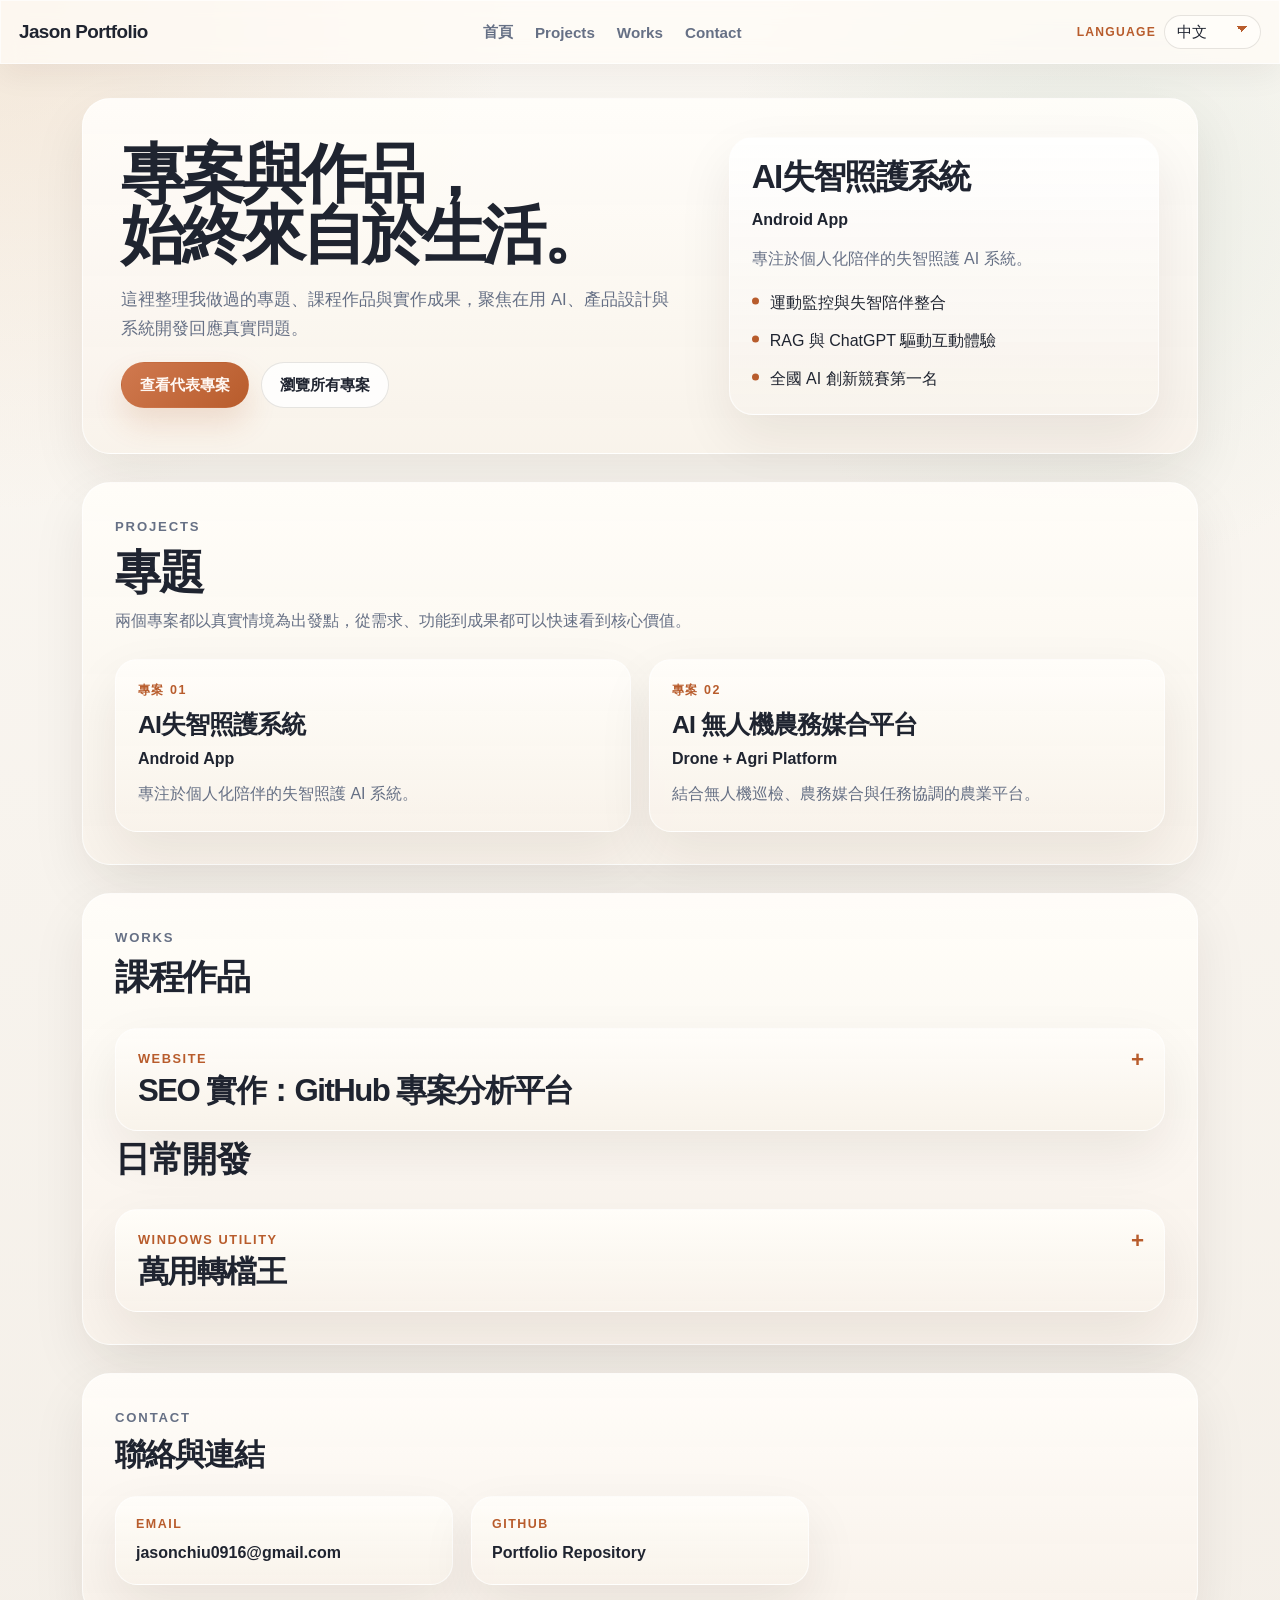
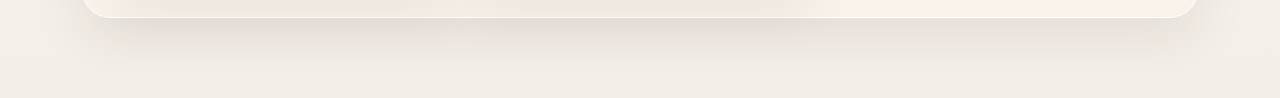
==== index.html @ a907dd7d "Refactor code structure for improved readability and maintainability" ====
<!doctype html>
<html lang="zh-Hant">
  <head>
    <meta charset="UTF-8" />
    <meta name="viewport" content="width=device-width, initial-scale=1.0" />
    <title>Jason Portfolio</title>
    <meta
      id="page-description"
      name="description"
      content="Jason Portfolio，整理代表專案、作品與聯絡方式。"
    />
    <link rel="preconnect" href="https://fonts.googleapis.com" />
    <link rel="preconnect" href="https://fonts.gstatic.com" crossorigin />
    <link
      href="https://fonts.googleapis.com/css2?family=Manrope:wght@400;500;600;700;800&display=swap"
      rel="stylesheet"
    />
    <script>
      document.documentElement.classList.add("js");
    </script>
    <link rel="stylesheet" href="styles.css?v=3" />
  </head>
  <body data-page="home">
    <header class="site-header">
      <div class="site-header-inner">
        <a class="site-brand" href="index.html">Jason Portfolio</a>

        <nav class="top-nav" aria-label="Primary">
          <a href="#home" data-i18n="navHome">首頁</a>
          <a href="#projects" data-i18n="navProjects">Projects</a>
          <a href="#works" data-i18n="navWorks">Works</a>
          <a href="#contact" data-i18n="navContact">Contact</a>
        </nav>

        <div class="language-switcher">
          <label class="language-switcher-label" for="language-select"
            >Language</label
          >
          <select
            id="language-select"
            class="language-select"
            aria-label="Language selector"
          >
            <option value="zh-Hant">中文</option>
            <option value="en">English</option>
          </select>
        </div>
      </div>
    </header>

    <main class="site-main">
      <section class="hero-section reveal" id="home">
        <div class="hero-copy">
          <h1 class="hero-title">
            <span class="hero-title-line" data-i18n="homeHeroTitleLine1"
              >專案與作品，</span
            >
            <span class="hero-title-line" data-i18n="homeHeroTitleLine2"
              >始終來自於生活。</span
            >
          </h1>
          <p class="hero-lead" data-i18n="homeHeroLead">
            這裡整理我做過的專題、課程作品與實作成果，聚焦在用
            AI、產品設計與系統開發回應真實問題。
          </p>
          <div class="hero-actions">
            <a
              class="button button-primary"
              href="project-ai-dementia-care-system.html"
              data-i18n="homePrimaryCta"
              >查看代表專案</a
            >
            <a
              class="button button-secondary"
              href="#projects"
              data-i18n="homeSecondaryCta"
              >瀏覽所有專案</a
            >
          </div>
        </div>

        <a
          class="spotlight-card reveal"
          href="project-ai-dementia-care-system.html"
        >
          <h2 data-i18n="project1Title">AI失智照護系統</h2>
          <p class="spotlight-meta" data-i18n="project1Meta">Android AI App</p>
          <p class="spotlight-description" data-i18n="project1Summary">
            結合即時監控與個人化陪伴的失智照護 AI 系統。
          </p>
          <ul class="spotlight-points">
            <li data-i18n="homeProject1Point1">即時監控與失智陪伴整合</li>
            <li data-i18n="homeProject1Point2">RAG 與 ChatGPT 驅動互動體驗</li>
            <li data-i18n="homeProject1Point3">全國 AI 創新競賽第一名</li>
          </ul>
        </a>
      </section>

      <section class="section-block reveal" id="projects">
        <div class="section-heading">
          <p class="section-kicker" data-i18n="projectsEyebrow">Projects</p>
          <h2 data-i18n="projectsTitle">專案</h2>
          <p data-i18n="projectsLead">
            兩個專案都以真實情境為出發點，從需求、功能到成果都可以快速看到核心價值。
          </p>
        </div>

        <div class="project-grid">
          <a
            class="project-card reveal"
            href="project-ai-dementia-care-system.html"
          >
            <span class="card-tag" data-i18n="project01Tag">專案 01</span>
            <h3 data-i18n="project1Title">AI失智照護系統</h3>
            <p class="card-meta" data-i18n="project1Meta">Android AI App</p>
            <p class="card-description" data-i18n="project1Summary">
              結合即時監控與個人化陪伴的失智照護 AI 系統。
            </p>
          </a>

          <a class="project-card reveal" href="project-two.html">
            <span class="card-tag" data-i18n="project02Tag">專案 02</span>
            <h3 data-i18n="project2Title">AI 無人機農務媒合平台</h3>
            <p class="card-meta" data-i18n="project2Meta">
              Drone + Agri Platform
            </p>
            <p class="card-description" data-i18n="project2Summary">
              結合無人機巡檢、農務媒合與任務協調的農業平台。
            </p>
          </a>
        </div>
      </section>

      <section class="section-block reveal" id="works">
        <div class="section-heading">
          <p class="section-kicker" data-i18n="worksEyebrow">Works</p>
          <h2>課程作品</h2>
        </div>

        <div class="work-group">
          <div class="work-grid">
            <article class="work-accordion reveal" id="work-github-analysis">
              <button
                class="work-toggle"
                type="button"
                aria-expanded="false"
                aria-controls="work-panel-github-analysis"
              >
                <span class="work-toggle-tag" data-i18n="work2Tag"
                  >Website</span
                >
                <span class="work-toggle-title"
                  >SEO 實作：GitHub 專案分析平台</span
                >
              </button>
              <div class="work-panel" id="work-panel-github-analysis" hidden>
                <div class="work-card">
                  <div
                    class="work-card-media work-gallery"
                    data-gallery-id="work2"
                  >
                    <div class="gallery-track">
                      <img
                        class="work-card-image work-slide is-active"
                        src="assets/works/work2/1.png"
                        alt="GitHub SEO 專案分析平台 截圖 1"
                        loading="lazy"
                      />
                      <img
                        class="work-card-image work-slide"
                        src="assets/works/work2/2.png"
                        alt="GitHub SEO 專案分析平台 截圖 2"
                        loading="lazy"
                      />
                    </div>
                    <div class="gallery-bottom-controls">
                      <button
                        class="gallery-control gallery-prev"
                        type="button"
                        aria-label="Previous slide"
                      >
                        ‹
                      </button>
                      <div
                        class="gallery-dots"
                        aria-label="Slide navigation"
                      ></div>
                      <button
                        class="gallery-control gallery-next"
                        type="button"
                        aria-label="Next slide"
                      >
                        ›
                      </button>
                    </div>
                  </div>
                  <div class="work-card-body">
                    <span class="card-tag" data-i18n="work2Tag">Website</span>
                    <h3>SEO 實作：GitHub 專案分析平台</h3>
                    <p class="card-description" data-i18n="work2Description">
                      一個協助使用者搜尋、篩選與分析 GitHub 專案的 Web
                      平台，提供卡片、列表與深色模式切換。
                    </p>
                    <p class="work-role" data-i18n="work2Role">
                      我負責整體介面設計、前端互動與 GitHub 專案探索流程整理。
                    </p>
                    <dl class="meta-list">
                      <div>
                        <dt data-i18n="typeLabel">類型</dt>
                        <dd data-i18n="work2Type">網站</dd>
                      </div>
                      <div>
                        <dt data-i18n="platformLabel">平台</dt>
                        <dd data-i18n="work2Platform">Web</dd>
                      </div>
                      <div class="meta-list-wide">
                        <dt data-i18n="techLabel">技術</dt>
                        <dd>HTML, CSS, JavaScript</dd>
                      </div>
                    </dl>
                    <div class="inline-actions">
                      <a
                        class="text-link"
                        href="https://gitub-analysis-for-you.onrender.com/"
                        target="_blank"
                        rel="noreferrer"
                        data-i18n="liveSite"
                        >Live Site</a
                      >
                      <a
                        class="text-link"
                        href="https://github.com/Jasongod0916/Gitub_Analysis_for_You"
                        target="_blank"
                        rel="noreferrer"
                        >GitHub</a
                      >
                    </div>
                  </div>
                </div>
              </div>
            </article>
          </div>
        </div>
        <div class="section-heading">
          <p> </p>
          <h2>日常開發</h2>
        </div>
        <div class="work-group">
          <div class="work-grid">
            <article class="work-accordion reveal" id="work-wanyongconverter">
              <button
                class="work-toggle"
                type="button"
                aria-expanded="false"
                aria-controls="work-panel-wanyongconverter"
              >
                <span class="work-toggle-tag" data-i18n="work1Tag"
                  >Windows Utility</span
                >
                <span class="work-toggle-title">萬用轉檔王</span>
              </button>
              <div class="work-panel" id="work-panel-wanyongconverter" hidden>
                <div class="work-card">
                  <div
                    class="work-card-media work-gallery"
                    data-gallery-id="work1"
                  >
                    <div class="gallery-track">
                      <img
                        class="work-card-image work-slide is-active"
                        src="assets/works/work1/work1.png"
                        alt="WanyongConverter application screenshot"
                        loading="lazy"
                      />
                      <!-- 如果之後要新增幻燈片圖片，直接在這裡新增一個 .work-slide 元素：
                  <img class="work-card-image work-slide" src="assets/works/work1/2.png" alt="WanyongConverter screenshot 2" loading="lazy">
                  -->
                    </div>
                    <div class="gallery-bottom-controls">
                      <button
                        class="gallery-control gallery-prev"
                        type="button"
                        aria-label="Previous slide"
                      >
                        ‹
                      </button>
                      <div
                        class="gallery-dots"
                        aria-label="Slide navigation"
                      ></div>
                      <button
                        class="gallery-control gallery-next"
                        type="button"
                        aria-label="Next slide"
                      >
                        ›
                      </button>
                    </div>
                  </div>
                  <div class="work-card-body">
                    <span class="card-tag" data-i18n="work1Tag"
                      >Windows Utility</span
                    >
                    <h3>萬用轉檔王</h3>
                    <p class="card-description" data-i18n="work1Description">
                      一套可攜式 Windows
                      轉檔工具，整合圖片、文件與媒體格式轉換，支援批次處理與免安裝使用情境。
                    </p>
                    <p class="work-role" data-i18n="work1Role">
                      我負責工具整合、轉檔流程設計，以及可攜版桌面軟體封裝。
                    </p>
                    <dl class="meta-list">
                      <div>
                        <dt data-i18n="typeLabel">類型</dt>
                        <dd data-i18n="work1Type">桌面軟體</dd>
                      </div>
                      <div>
                        <dt data-i18n="platformLabel">平台</dt>
                        <dd data-i18n="work1Platform">Windows</dd>
                      </div>
                      <div class="meta-list-wide">
                        <dt data-i18n="techLabel">技術</dt>
                        <dd>Python, ffmpeg, pandoc, pdf2docx</dd>
                      </div>
                    </dl>
                    <div class="inline-actions">
                      <a
                        class="text-link"
                        href="https://github.com/Jasongod0916/WanyongConverter"
                        target="_blank"
                        rel="noreferrer"
                        >GitHub</a
                      >
                      <a
                        class="text-link"
                        href="https://github.com/Jasongod0916/WanyongConverter/releases"
                        target="_blank"
                        rel="noreferrer"
                        data-i18n="releases"
                        >Releases</a
                      >
                    </div>
                  </div>
                </div>
              </div>
            </article>
          </div>
        </div>
      </section>

      <section class="section-block contact-section reveal" id="contact">
        <div class="section-heading">
          <p class="section-kicker" data-i18n="contactEyebrow">Contact</p>
          <h2 data-i18n="contactTitle">聯絡與連結</h2>
        </div>

        <div class="contact-grid">
          <a class="contact-card" href="mailto:jasonchiu0916@gmail.com">
            <span class="contact-label" data-i18n="emailLabel">Email</span>
            <strong>jasonchiu0916@gmail.com</strong>
          </a>
          <a
            class="contact-card"
            href="https://github.com/Jasongod0916/portfolio"
            target="_blank"
            rel="noreferrer"
          >
            <span class="contact-label">GitHub</span>
            <strong data-i18n="githubPortfolioLabel"
              >Portfolio Repository</strong
            >
          </a>
        </div>
      </section>
    </main>

    <script src="script.js?v=3"></script>
  </body>
</html>
---- styles.css ----
:root {
  --bg: #f4efe8;
  --bg-accent: #ede4d6;
  --surface: rgba(255, 252, 247, 0.9);
  --surface-strong: #fffdf9;
  --surface-soft: #f8f3ec;
  --line: rgba(52, 43, 31, 0.12);
  --line-strong: rgba(52, 43, 31, 0.2);
  --text: #1f2430;
  --muted: #667085;
  --accent: #b85c2c;
  --accent-soft: rgba(184, 92, 44, 0.12);
  --shadow: 0 22px 54px rgba(40, 26, 16, 0.08);
  --shadow-soft: 0 10px 24px rgba(40, 26, 16, 0.06);
  --radius-xl: 28px;
  --radius-lg: 22px;
  --radius-md: 16px;
  --container: 1180px;
}

* {
  box-sizing: border-box;
}

html {
  scroll-behavior: smooth;
}

body {
  margin: 0;
  min-height: 100vh;
  font-family:
    "Microsoft JhengHei UI",
    "Microsoft JhengHei",
    "PingFang TC",
    "Noto Sans TC",
    -apple-system,
    BlinkMacSystemFont,
    "Segoe UI",
    "Helvetica Neue",
    sans-serif;
  font-weight: 500;
  color: var(--text);
  background:
    radial-gradient(
      circle at top left,
      rgba(230, 201, 169, 0.35),
      transparent 24%
    ),
    radial-gradient(
      circle at 85% 12%,
      rgba(214, 225, 213, 0.45),
      transparent 20%
    ),
    linear-gradient(180deg, #fbf8f3 0%, var(--bg) 100%);
}

a {
  color: inherit;
  text-decoration: none;
}

img,
video {
  display: block;
  max-width: 100%;
}

h1,
h2,
h3,
p,
ul,
dl,
dd,
dt {
  margin: 0;
}

ul {
  padding: 0;
}

.site-header {
  position: sticky;
  top: 0;
  z-index: 50;
  padding: 0;
  backdrop-filter: blur(10px);
}

.site-header-inner {
  display: flex;
  align-items: center;
  justify-content: space-between;
  gap: 24px;
  width: 100%;
  max-width: none;
  margin: 0 auto;
  padding: 14px 18px;
  border: 1px solid rgba(255, 255, 255, 0.6);
  border-radius: 0;
  background: rgba(255, 252, 247, 0.78);
  box-shadow: 0 12px 30px rgba(34, 24, 16, 0.05);
}

.site-brand {
  flex: 0 0 auto;
  font-size: 1.18rem;
  font-weight: 800;
  letter-spacing: -0.03em;
}

.top-nav {
  display: flex;
  flex-wrap: wrap;
  align-items: center;
  justify-content: center;
  gap: 22px;
}

.top-nav a {
  position: relative;
  color: var(--muted);
  font-size: 0.95rem;
  font-weight: 700;
  transition: color 180ms ease;
}

.top-nav a::after {
  content: "";
  position: absolute;
  left: 0;
  bottom: -6px;
  width: 100%;
  height: 2px;
  background: var(--accent);
  transform: scaleX(0);
  transform-origin: left;
  transition: transform 180ms ease;
}

.top-nav a:hover,
.top-nav a:focus-visible {
  color: var(--text);
}

.top-nav a:hover::after,
.top-nav a:focus-visible::after {
  transform: scaleX(1);
}

.language-switcher {
  display: inline-flex;
  align-items: center;
  gap: 8px;
  flex: 0 0 auto;
}

.language-switcher-label {
  color: var(--accent);
  font-size: 0.76rem;
  font-weight: 800;
  letter-spacing: 0.1em;
  text-transform: uppercase;
}

.language-select {
  min-width: 96px;
  padding: 8px 34px 8px 12px;
  border: 1px solid var(--line);
  border-radius: 999px;
  background: var(--surface-strong);
  color: var(--text);
  font: inherit;
  font-size: 0.92rem;
  appearance: none;
  background-image:
    linear-gradient(45deg, transparent 50%, var(--accent) 50%),
    linear-gradient(135deg, var(--accent) 50%, transparent 50%);
  background-position:
    calc(100% - 18px) calc(50% - 3px),
    calc(100% - 12px) calc(50% - 3px);
  background-size:
    6px 6px,
    6px 6px;
  background-repeat: no-repeat;
}

.language-select:focus {
  outline: none;
  border-color: rgba(184, 92, 44, 0.34);
  box-shadow: 0 0 0 3px rgba(184, 92, 44, 0.12);
}

.site-main {
  width: min(100%, var(--container));
  margin: 0 auto;
  padding: 28px clamp(1rem, 3vw, 2rem) 80px;
}

.hero-section,
.project-hero,
.section-block,
.media-section,
.detail-card,
.spotlight-card,
.project-card,
.work-card,
.contact-card {
  border: 1px solid rgba(255, 255, 255, 0.7);
  background: linear-gradient(
    180deg,
    rgba(255, 253, 249, 0.94),
    rgba(248, 242, 234, 0.92)
  );
  box-shadow: var(--shadow);
}

.hero-section,
.project-hero {
  display: grid;
  grid-template-columns: minmax(0, 1.15fr) minmax(300px, 0.85fr);
  gap: clamp(1.2rem, 2vw, 2rem);
  align-items: stretch;
  margin-top: 6px;
  padding: clamp(1.6rem, 3vw, 2.6rem);
  border-radius: var(--radius-xl);
}

.hero-copy,
.project-hero-copy {
  display: grid;
  align-content: center;
  gap: 18px;
  min-width: 0;
}

.section-kicker {
  color: var(--accent);
  font-size: 0.82rem;
  font-weight: 800;
  letter-spacing: 0.14em;
  text-transform: uppercase;
}

.hero-section h1,
.project-hero h1 {
  font-size: clamp(2.6rem, 5vw, 4.8rem);
  line-height: 0.96;
  letter-spacing: -0.06em;
  font-weight: 800;
}

.hero-title-line {
  display: block;
}

.project-hero h1 {
  max-width: 15ch;
}

.project-title-zh {
  color: var(--accent);
  font-size: 1rem;
  font-weight: 800;
  letter-spacing: 0.08em;
}

.hero-lead,
.project-intro,
.section-heading p,
.card-description,
.spotlight-description {
  color: var(--muted);
  line-height: 1.78;
}

.hero-lead {
  max-width: 60ch;
  font-size: 1.04rem;
}

.hero-support {
  color: var(--muted);
  line-height: 1.72;
  max-width: 58ch;
}

.hero-actions,
.inline-actions {
  display: flex;
  flex-wrap: wrap;
  gap: 12px;
}

.button,
.text-link {
  display: inline-flex;
  align-items: center;
  justify-content: center;
  min-height: 46px;
  padding: 0 18px;
  border-radius: 999px;
  font-size: 0.94rem;
  font-weight: 700;
  transition:
    transform 180ms ease,
    border-color 180ms ease,
    background-color 180ms ease,
    color 180ms ease,
    box-shadow 180ms ease;
}

.button:hover,
.button:focus-visible,
.text-link:hover,
.text-link:focus-visible,
.project-card:hover,
.project-card:focus-visible,
.spotlight-card:hover,
.spotlight-card:focus-visible,
.work-card:hover,
.contact-card:hover {
  transform: translateY(-2px);
}

.button-primary {
  color: #fff8f3;
  background: linear-gradient(135deg, #d0794f 0%, #b85c2c 100%);
  border: 1px solid transparent;
  box-shadow: 0 16px 30px rgba(184, 92, 44, 0.16);
}

.button-primary:hover,
.button-primary:focus-visible {
  transform: translateY(-3px);
  box-shadow: 0 20px 36px rgba(184, 92, 44, 0.2);
}

.button-secondary,
.text-link {
  color: var(--text);
  border: 1px solid var(--line);
  background: rgba(255, 255, 255, 0.82);
}

.spotlight-card {
  display: grid;
  gap: 16px;
  align-content: start;
  padding: 22px;
  border-radius: calc(var(--radius-xl) - 4px);
  background:
    linear-gradient(
      180deg,
      rgba(255, 255, 255, 0.88),
      rgba(248, 243, 236, 0.96)
    ),
    var(--surface);
}

.spotlight-topline {
  display: flex;
  align-items: center;
  justify-content: space-between;
  gap: 12px;
}

.spotlight-label,
.spotlight-index,
.card-tag,
.project-pill,
.contact-label,
.card-overline,
.project-aside-label,
.detail-card-title,
.meta-list dt {
  color: var(--accent);
  font-size: 1.25rem;
  font-weight: 800;
  letter-spacing: 0.12em;
  text-transform: uppercase;
}

.detail-card-title {
  font-size: clamp(1rem, 1.5vw, 1.25rem);
  letter-spacing: 0.08em;
  margin-bottom: 10px;
}

.spotlight-label,
.spotlight-index,
.card-tag,
.project-pill,
.contact-label,
.card-overline,
.project-aside-label,
.meta-list dt {
  font-size: 0.78rem;
}

.spotlight-card h2 {
  font-size: clamp(1.75rem, 2.6vw, 2.3rem);
  line-height: 1.05;
  letter-spacing: -0.05em;
}

.spotlight-meta,
.card-meta {
  color: var(--text);
  font-weight: 700;
}

.spotlight-points,
.summary-list,
.detail-list {
  display: grid;
  gap: 12px;
  list-style: none;
}

.spotlight-points li,
.summary-list li,
.detail-list li {
  position: relative;
  padding-left: 18px;
  color: var(--text);
  line-height: 1.62;
}

.spotlight-points li::before,
.summary-list li::before,
.detail-list li::before {
  content: "";
  position: absolute;
  left: 0;
  top: 0.72em;
  width: 7px;
  height: 7px;
  border-radius: 50%;
  background: var(--accent);
  transform: translateY(-50%);
}

.section-block,
.media-section {
  margin-top: 28px;
  padding: clamp(1.35rem, 2.5vw, 2rem);
  border-radius: var(--radius-xl);
}

.section-heading {
  display: grid;
  gap: 10px;
  margin-bottom: 24px;
}

.section-heading h2 {
  font-size: clamp(1.6rem, 2.4vw, 2.2rem);
  line-height: 1.05;
  letter-spacing: -0.04em;
}

.work-group {
  display: grid;
  gap: 16px;
  margin-top: 32px;
  padding-top: 0;
}

.work-group + .work-group {
  margin-top: 42px;
  padding-top: 28px;
  border-top: 1px solid rgba(31, 36, 48, 0.08);
}

.work-group-title {
  color: var(--text);
  font-size: clamp(1.3rem, 2.1vw, 1.6rem);
  font-weight: 800;
  letter-spacing: -0.02em;
  text-transform: none;
  margin: 0;
  padding-bottom: 4px;
}

#projects .section-heading h2 {
  font-size: clamp(2.2rem, 4vw, 2.875rem);
}

#works .section-heading h2 {
  font-size: clamp(2rem, 3.2vw, 2.1875rem);
}

.inline-heading {
  margin-bottom: 16px;
}

.project-grid,
.work-grid,
.contact-grid {
  display: grid;
  gap: 18px;
}

.project-grid {
  grid-template-columns: repeat(2, minmax(0, 1fr));
}

.work-grid {
  grid-template-columns: 1fr;
}

.work-accordion {
  display: grid;
  gap: 14px;
}

.work-toggle {
  position: relative;
  display: grid;
  gap: 8px;
  width: 100%;
  padding: 22px;
  border: 1px solid rgba(255, 255, 255, 0.7);
  border-radius: var(--radius-lg);
  background: linear-gradient(
    180deg,
    rgba(255, 253, 249, 0.94),
    rgba(248, 242, 234, 0.92)
  );
  box-shadow: var(--shadow);
  text-align: left;
  cursor: pointer;
  transition:
    transform 220ms ease,
    box-shadow 220ms ease,
    border-color 220ms ease,
    background-color 220ms ease;
}

.work-toggle:hover,
.work-toggle:focus-visible {
  transform: translateY(-2px);
  box-shadow: 0 24px 42px rgba(31, 36, 48, 0.14);
  border-color: rgba(184, 92, 44, 0.2);
  background: linear-gradient(
    180deg,
    rgba(255, 255, 255, 0.95),
    rgba(246, 239, 228, 0.96)
  );
}

.work-toggle::after {
  content: "+";
  position: absolute;
  top: 20px;
  right: 20px;
  color: var(--accent);
  font-size: 1.4rem;
  font-weight: 700;
  line-height: 1;
}

.work-toggle[aria-expanded="true"]::after {
  content: "-";
}

.work-toggle-tag {
  color: var(--accent);
  font-size: 0.8rem;
  font-weight: 800;
  letter-spacing: 0.12em;
  text-transform: uppercase;
}

.work-toggle-title {
  color: var(--text);
  font-size: 1.95rem;
  font-weight: 800;
  line-height: 1.08;
  letter-spacing: -0.05em;
}

.work-toggle-meta {
  color: var(--muted);
  font-size: 1rem;
  font-weight: 600;
}

.work-panel {
  display: grid;
}

.work-panel[hidden] {
  display: none !important;
}

.contact-grid {
  grid-template-columns: repeat(3, minmax(0, 1fr));
}

.project-card,
.work-card,
.contact-card,
.detail-card {
  border-radius: var(--radius-lg);
}

.project-card,
.work-card {
  display: grid;
  gap: 12px;
  padding: 22px;
}

.project-card h3,
.work-card h3 {
  font-size: 1.55rem;
  line-height: 1.1;
  letter-spacing: -0.04em;
}

.project-card h3 {
  max-width: 18ch;
}

.project-card .card-overline {
  font-size: 0.82rem;
}

.work-card {
  grid-template-columns: minmax(230px, 0.9fr) minmax(0, 1.1fr);
  gap: 18px;
  align-items: stretch;
}

.work-card:hover {
  transform: translateY(-4px);
  box-shadow: 0 24px 46px rgba(31, 36, 48, 0.12);
}

.work-card-image {
  width: 100%;
  height: 100%;
  min-height: 220px;
  max-height: 260px;
  aspect-ratio: 16 / 10;
  border: 1px solid rgba(31, 36, 48, 0.08);
  border-radius: 18px;
  object-fit: cover;
  object-position: top center;
  background: #fff;
}

.work-gallery {
  position: relative;
  padding-bottom: 62px;
}

.work-gallery .gallery-track {
  position: relative;
  overflow: hidden;
  border-radius: 18px;
  min-height: 260px;
}

.work-gallery .work-slide {
  position: absolute;
  inset: 0;
  width: 100%;
  height: 100%;
  opacity: 0;
  transform: translateX(16px);
  transition:
    opacity 360ms ease,
    transform 360ms ease;
}

.work-gallery .work-slide.is-active {
  opacity: 1;
  transform: translateX(0);
  position: absolute;
  z-index: 1;
}

.gallery-bottom-controls {
  position: absolute;
  left: 50%;
  bottom: 16px;
  transform: translateX(-50%);
  display: flex;
  align-items: center;
  gap: 14px;
  z-index: 2;
}

.gallery-control {
  position: relative;
  top: auto;
  left: auto;
  right: auto;
  bottom: auto;
  transform: none;
  width: 38px;
  height: 38px;
  border: none;
  border-radius: 50%;
  background: rgba(255, 255, 255, 0.95);
  backdrop-filter: blur(12px);
  box-shadow: 0 10px 24px rgba(31, 36, 48, 0.18);
  color: var(--accent);
  font-size: 1.15rem;
  cursor: pointer;
  display: grid;
  place-items: center;
}

.gallery-control:hover,
.gallery-control:focus-visible {
  transform: scale(1.08);
  background: rgba(255, 255, 255, 1);
}

.gallery-prev,
.gallery-next {
  position: relative;
}

.gallery-dots {
  position: relative;
  left: auto;
  bottom: auto;
  transform: none;
  display: flex;
  gap: 8px;
}

.gallery-dots button {
  width: 10px;
  height: 10px;
  border-radius: 50%;
  border: none;
  background: rgba(255, 255, 255, 0.8);
  cursor: pointer;
  transition:
    transform 180ms ease,
    background-color 180ms ease;
}

.gallery-dots button:hover,
.gallery-dots button:focus-visible {
  transform: scale(1.15);
}

.gallery-dots button.is-active {
  background: var(--accent);
}

.work-card-media {
  align-self: stretch;
}

.work-card-body {
  display: grid;
  gap: 12px;
  min-width: 0;
}

.work-role {
  padding-left: 14px;
  border-left: 3px solid rgba(184, 92, 44, 0.22);
  color: var(--text);
  font-size: 0.95rem;
  font-weight: 600;
  line-height: 1.7;
}

.meta-list {
  display: grid;
  grid-template-columns: repeat(2, minmax(0, 1fr));
  gap: 12px;
}

.meta-list div {
  display: grid;
  gap: 6px;
  padding: 14px 16px;
  border: 1px solid rgba(31, 36, 48, 0.08);
  border-radius: 16px;
  background: rgba(255, 255, 255, 0.72);
}

.meta-list dd {
  color: var(--text);
  line-height: 1.5;
}

.meta-list-wide {
  grid-column: 1 / -1;
}

.work-card .card-description {
  max-width: 42ch;
}

.project-main {
  display: grid;
  gap: 28px;
}

.project-aside {
  display: grid;
  align-content: start;
  gap: 16px;
  padding: 22px;
  border-left: 1px solid rgba(31, 36, 48, 0.08);
}

.project-pill {
  display: inline-flex;
  align-items: center;
  width: fit-content;
  padding: 8px 12px;
  border-radius: 999px;
  background: var(--accent-soft);
}

.media-frame {
  overflow: hidden;
  padding: 14px;
  border: 1px solid var(--line);
  border-radius: var(--radius-lg);
  background: #1b2231;
}

.project-video {
  width: 100%;
  border-radius: 16px;
  background: #0d1118;
}

.details-grid {
  display: grid;
  grid-template-columns: repeat(3, minmax(0, 1fr));
  gap: 18px;
}

.detail-card {
  padding: 20px;
}

.photo-grid {
  display: grid;
  grid-template-columns: repeat(2, minmax(0, 1fr));
  gap: 18px;
}

.photo-grid-single {
  grid-template-columns: 1fr;
}

.photo-card {
  overflow: hidden;
  padding: 14px;
  border: 1px solid var(--line);
  border-radius: var(--radius-lg);
  background: rgba(255, 255, 255, 0.72);
}

.certificate-image {
  width: 100%;
  aspect-ratio: 4 / 3;
  border-radius: 16px;
  object-fit: contain;
  background: #fff;
}

.photo-caption {
  margin-top: 12px;
  color: var(--text);
  font-size: 0.96rem;
  font-weight: 700;
  line-height: 1.55;
  text-align: center;
}

.contact-card {
  display: grid;
  gap: 10px;
  padding: 20px;
}

.contact-card strong {
  font-size: 1rem;
  line-height: 1.45;
}

.reveal {
  opacity: 1;
  transform: translateY(0);
}

.js .reveal {
  opacity: 0;
  transform: translateY(18px);
  transition:
    opacity 640ms cubic-bezier(0.22, 1, 0.36, 1),
    transform 640ms cubic-bezier(0.22, 1, 0.36, 1);
}

.js .reveal.is-visible {
  opacity: 1;
  transform: translateY(0);
}

@media (max-width: 1080px) {
  .hero-section,
  .project-hero,
  .project-grid,
  .work-grid,
  .contact-grid,
  .details-grid,
  .photo-grid {
    grid-template-columns: 1fr;
  }

  .project-aside {
    border-left: 0;
    border-top: 1px solid rgba(31, 36, 48, 0.08);
    padding: 18px 0 0;
  }

  .work-card {
    grid-template-columns: 1fr;
  }

  .work-card-image {
    min-height: 200px;
    max-height: 220px;
  }

  .work-toggle-title {
    font-size: 1.65rem;
  }

  .project-hero h1 {
    max-width: none;
  }
}

@media (max-width: 820px) {
  .site-header {
    padding-top: 12px;
  }

  .site-header-inner {
    display: grid;
    grid-template-columns: 1fr;
    align-items: flex-start;
    gap: 12px;
  }

  .site-main {
    padding-bottom: 56px;
  }

  .top-nav {
    justify-content: flex-start;
    gap: 18px;
    margin-top: 2px;
    padding-top: 14px;
    border-top: 1px solid rgba(31, 36, 48, 0.08);
  }

  .language-switcher {
    justify-self: start;
  }

  .hero-section h1,
  .project-hero h1 {
    font-size: clamp(2.1rem, 9vw, 3.2rem);
  }
}

@media (max-width: 640px) {
  .site-header-inner,
  .hero-section,
  .project-hero,
  .section-block,
  .media-section,
  .project-card,
  .work-card,
  .detail-card,
  .contact-card {
    padding-left: 16px;
    padding-right: 16px;
  }

  .site-main {
    padding-left: 12px;
    padding-right: 12px;
  }

  .language-switcher-label {
    display: none;
  }

  .top-nav {
    gap: 16px;
  }

  .meta-list {
    grid-template-columns: 1fr;
  }

  .hero-actions,
  .inline-actions {
    flex-direction: column;
    align-items: stretch;
  }

  .button,
  .text-link {
    width: 100%;
  }
}

@media (prefers-reduced-motion: reduce) {
  html {
    scroll-behavior: auto;
  }

  .js .reveal,
  .button,
  .text-link,
  .project-card,
  .spotlight-card,
  .work-card,
  .contact-card,
  .top-nav a::after {
    transition: none;
  }
}
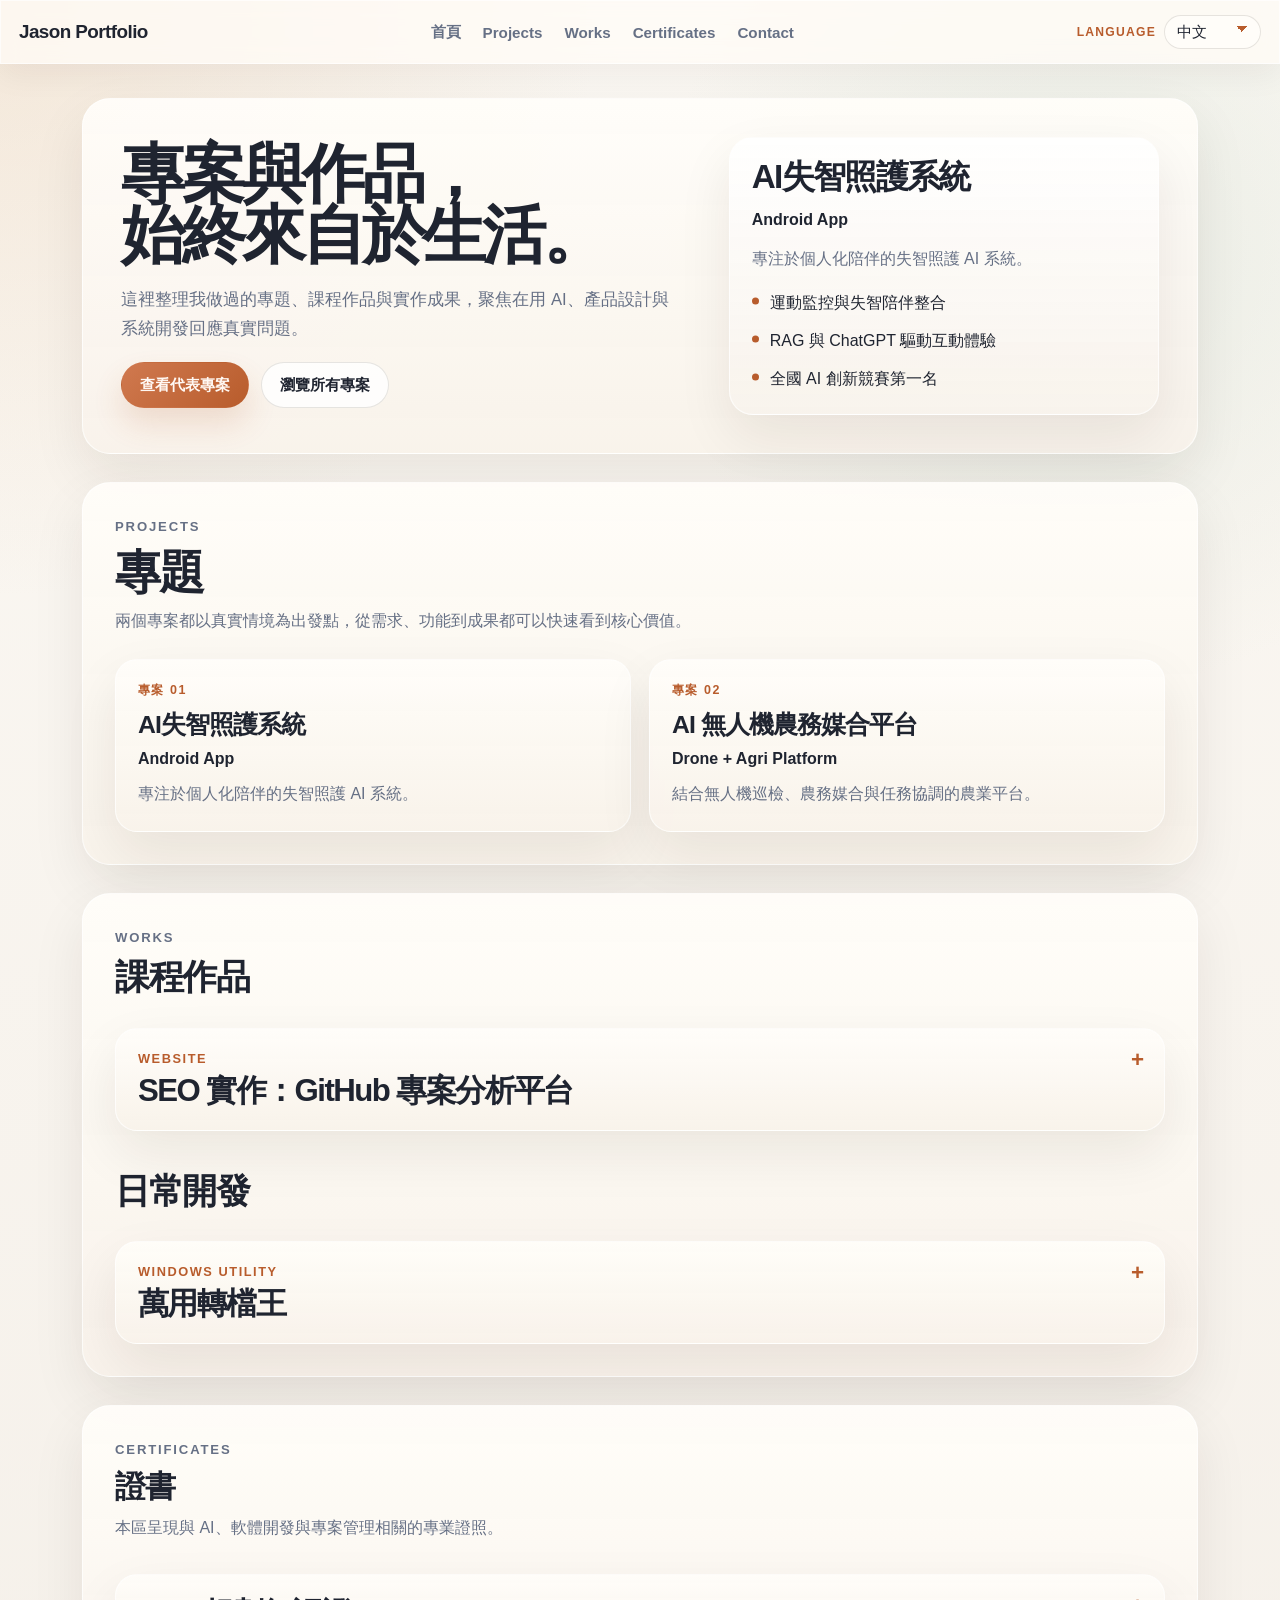
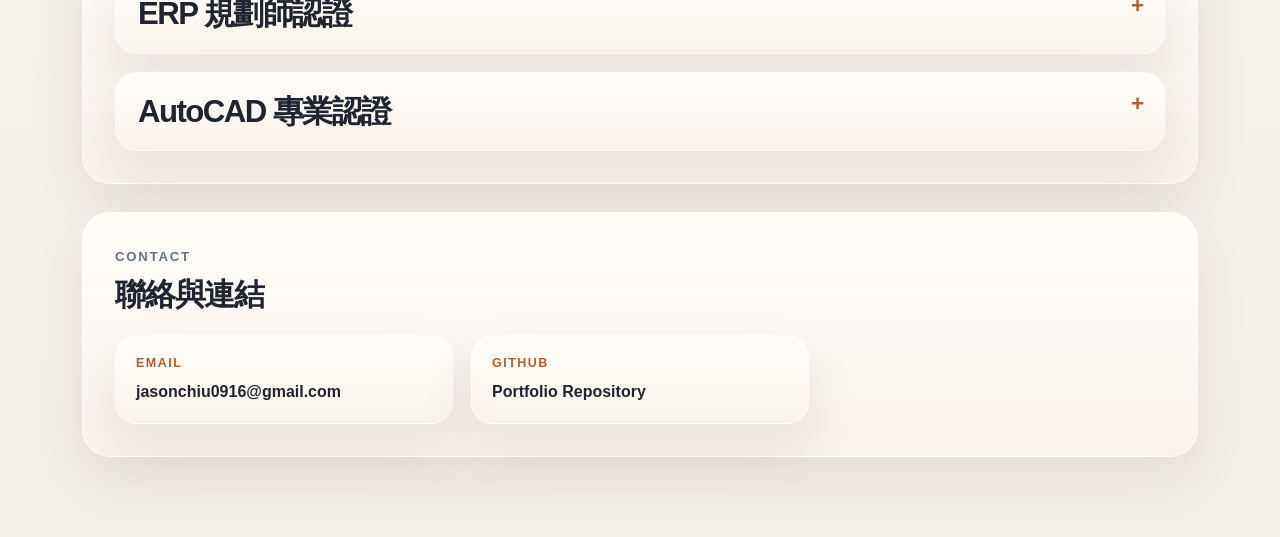
==== commit 4254dc39: "Add awards and certificates sections, update project pages, and enhance styles - Created .gitkeep fi" ====
--- a/index.html
+++ b/index.html
@@ -29,6 +29,7 @@
           <a href="#home" data-i18n="navHome">首頁</a>
           <a href="#projects" data-i18n="navProjects">Projects</a>
           <a href="#works" data-i18n="navWorks">Works</a>
+          <a href="#certificates" data-i18n="navCertificates">Certificates</a>
           <a href="#contact" data-i18n="navContact">Contact</a>
         </nav>
 
@@ -66,7 +67,7 @@
           <div class="hero-actions">
             <a
               class="button button-primary"
-              href="project-ai-dementia-care-system.html"
+              href="project_1.html"
               data-i18n="homePrimaryCta"
               >查看代表專案</a
             >
@@ -79,10 +80,7 @@
           </div>
         </div>
 
-        <a
-          class="spotlight-card reveal"
-          href="project-ai-dementia-care-system.html"
-        >
+        <a class="spotlight-card reveal" href="project_1.html">
           <h2 data-i18n="project1Title">AI失智照護系統</h2>
           <p class="spotlight-meta" data-i18n="project1Meta">Android AI App</p>
           <p class="spotlight-description" data-i18n="project1Summary">
@@ -106,10 +104,7 @@
         </div>
 
         <div class="project-grid">
-          <a
-            class="project-card reveal"
-            href="project-ai-dementia-care-system.html"
-          >
+          <a class="project-card reveal" href="project_1.html">
             <span class="card-tag" data-i18n="project01Tag">專案 01</span>
             <h3 data-i18n="project1Title">AI失智照護系統</h3>
             <p class="card-meta" data-i18n="project1Meta">Android AI App</p>
@@ -118,7 +113,7 @@
             </p>
           </a>
 
-          <a class="project-card reveal" href="project-two.html">
+          <a class="project-card reveal" href="project_2.html">
             <span class="card-tag" data-i18n="project02Tag">專案 02</span>
             <h3 data-i18n="project2Title">AI 無人機農務媒合平台</h3>
             <p class="card-meta" data-i18n="project2Meta">
@@ -134,7 +129,7 @@
       <section class="section-block reveal" id="works">
         <div class="section-heading">
           <p class="section-kicker" data-i18n="worksEyebrow">Works</p>
-          <h2>課程作品</h2>
+          <h2 data-i18n="worksSectionTitle">課程作品</h2>
         </div>
 
         <div class="work-group">
@@ -149,7 +144,7 @@
                 <span class="work-toggle-tag" data-i18n="work2Tag"
                   >Website</span
                 >
-                <span class="work-toggle-title"
+                <span class="work-toggle-title" data-i18n="work2Title"
                   >SEO 實作：GitHub 專案分析平台</span
                 >
               </button>
@@ -196,7 +191,9 @@
                   </div>
                   <div class="work-card-body">
                     <span class="card-tag" data-i18n="work2Tag">Website</span>
-                    <h3>SEO 實作：GitHub 專案分析平台</h3>
+                    <h3 data-i18n="work2Title">
+                      SEO 實作：GitHub 專案分析平台
+                    </h3>
                     <p class="card-description" data-i18n="work2Description">
                       一個協助使用者搜尋、篩選與分析 GitHub 專案的 Web
                       平台，提供卡片、列表與深色模式切換。
@@ -242,8 +239,8 @@
           </div>
         </div>
         <div class="section-heading">
-          <p> </p>
-          <h2>日常開發</h2>
+          <p></p>
+          <h2 data-i18n="worksSubsectionTitle">日常開發</h2>
         </div>
         <div class="work-group">
           <div class="work-grid">
@@ -257,7 +254,9 @@
                 <span class="work-toggle-tag" data-i18n="work1Tag"
                   >Windows Utility</span
                 >
-                <span class="work-toggle-title">萬用轉檔王</span>
+                <span class="work-toggle-title" data-i18n="work1Title"
+                  >萬用轉檔王</span
+                >
               </button>
               <div class="work-panel" id="work-panel-wanyongconverter" hidden>
                 <div class="work-card">
@@ -301,7 +300,7 @@
                     <span class="card-tag" data-i18n="work1Tag"
                       >Windows Utility</span
                     >
-                    <h3>萬用轉檔王</h3>
+                    <h3 data-i18n="work1Title">萬用轉檔王</h3>
                     <p class="card-description" data-i18n="work1Description">
                       一套可攜式 Windows
                       轉檔工具，整合圖片、文件與媒體格式轉換，支援批次處理與免安裝使用情境。
@@ -339,6 +338,121 @@
                         data-i18n="releases"
                         >Releases</a
                       >
+                    </div>
+                  </div>
+                </div>
+              </div>
+            </article>
+          </div>
+        </div>
+      </section>
+
+      <section class="section-block reveal" id="certificates">
+        <div class="section-heading">
+          <p class="section-kicker" data-i18n="certificatesEyebrow">
+            Certificates
+          </p>
+          <h2 data-i18n="certificatesTitle">證書</h2>
+          <p class="section-lead" data-i18n="certificatesLead">
+            This section highlights certificates related to AI, software
+            development, and project management.
+          </p>
+        </div>
+        <div class="work-group">
+          <div class="work-grid">
+            <article class="work-accordion reveal" id="certificate-erp">
+              <button
+                class="work-toggle"
+                type="button"
+                aria-expanded="false"
+                aria-controls="certificate-panel-erp"
+              >
+                <span class="work-toggle-title" data-i18n="certificateErpTitle"
+                  >ERP 規劃師認證</span
+                >
+              </button>
+              <div class="work-panel" id="certificate-panel-erp" hidden>
+                <div class="work-card">
+                  <div class="work-card-body">
+                    <p
+                      class="card-description"
+                      data-i18n="certificatePdfDescription"
+                    >
+                      內嵌 PDF 檢視，如果瀏覽器無法顯示，可下載檔案檢視。
+                    </p>
+                    <div class="pdf-preview">
+                      <object
+                        data="assets/certificates/2024_ERP規劃師認證.pdf"
+                        type="application/pdf"
+                        width="100%"
+                        height="600"
+                      >
+                        <p>
+                          <span data-i18n="certificatePdfFallbackBefore"
+                            >此瀏覽器無法直接預覽 PDF，請</span
+                          >
+                          <a
+                            href="assets/certificates/2024_ERP規劃師認證.pdf"
+                            target="_blank"
+                            rel="noreferrer"
+                            data-i18n="download"
+                            >下載</a
+                          >
+                          <span data-i18n="certificatePdfFallbackAfter"
+                            >檢視。</span
+                          >
+                        </p>
+                      </object>
+                    </div>
+                  </div>
+                </div>
+              </div>
+            </article>
+            <article class="work-accordion reveal" id="certificate-autocad">
+              <button
+                class="work-toggle"
+                type="button"
+                aria-expanded="false"
+                aria-controls="certificate-panel-autocad"
+              >
+                <span
+                  class="work-toggle-title"
+                  data-i18n="certificateAutocadTitle"
+                  >AutoCAD 專業認證</span
+                >
+              </button>
+              <div class="work-panel" id="certificate-panel-autocad" hidden>
+                <div class="work-card">
+                  <div class="work-card-body">
+                    <p
+                      class="card-description"
+                      data-i18n="certificatePdfDescription"
+                    >
+                      內嵌 PDF 檢視，如果瀏覽器無法顯示，可下載檔案檢視。
+                    </p>
+                    <div class="pdf-preview">
+                      <object
+                        data="assets/certificates/2020_Autodesk_AutoCAD專業認證.pdf"
+                        type="application/pdf"
+                        width="100%"
+                        height="600"
+                      >
+                        <p>
+                          <span data-i18n="certificatePdfFallbackBefore"
+                            >此瀏覽器無法直接預覽 PDF，請</span
+                          >
+                          <a
+                            href="assets/certificates/2020_Autodesk_AutoCAD專業認證.pdf"
+                            target="_blank"
+                            rel="noreferrer"
+                            data-i18n="download"
+                            >下載</a
+                          >
+                          <span data-i18n="certificatePdfFallbackAfter"
+                            >檢視。</span
+                          >
+                        </p>
+                      </object>
                     </div>
                   </div>
                 </div>
--- a/styles.css
+++ b/styles.css
@@ -16,6 +16,11 @@
   --radius-lg: 22px;
   --radius-md: 16px;
   --container: 1180px;
+  --font-weight-regular: 400;
+  --font-weight-medium: 500;
+  --font-weight-semibold: 600;
+  --font-weight-bold: 700;
+  --font-weight-black: 800;
 }
 
 * {
@@ -39,7 +44,7 @@
     "Segoe UI",
     "Helvetica Neue",
     sans-serif;
-  font-weight: 500;
+  font-weight: var(--font-weight-regular);
   color: var(--text);
   background:
     radial-gradient(
@@ -107,7 +112,7 @@
 .site-brand {
   flex: 0 0 auto;
   font-size: 1.18rem;
-  font-weight: 800;
+  font-weight: var(--font-weight-black);
   letter-spacing: -0.03em;
 }
 
@@ -123,7 +128,7 @@
   position: relative;
   color: var(--muted);
   font-size: 0.95rem;
-  font-weight: 700;
+  font-weight: var(--font-weight-bold);
   transition: color 180ms ease;
 }
 
@@ -160,7 +165,7 @@
 .language-switcher-label {
   color: var(--accent);
   font-size: 0.76rem;
-  font-weight: 800;
+  font-weight: var(--font-weight-black);
   letter-spacing: 0.1em;
   text-transform: uppercase;
 }
@@ -239,7 +244,7 @@
 .section-kicker {
   color: var(--accent);
   font-size: 0.82rem;
-  font-weight: 800;
+  font-weight: var(--font-weight-black);
   letter-spacing: 0.14em;
   text-transform: uppercase;
 }
@@ -249,7 +254,7 @@
   font-size: clamp(2.6rem, 5vw, 4.8rem);
   line-height: 0.96;
   letter-spacing: -0.06em;
-  font-weight: 800;
+  font-weight: var(--font-weight-black);
 }
 
 .hero-title-line {
@@ -303,7 +308,7 @@
   padding: 0 18px;
   border-radius: 999px;
   font-size: 0.94rem;
-  font-weight: 700;
+  font-weight: var(--font-weight-bold);
   transition:
     transform 180ms ease,
     border-color 180ms ease,
@@ -378,7 +383,7 @@
 .meta-list dt {
   color: var(--accent);
   font-size: 1.25rem;
-  font-weight: 800;
+  font-weight: var(--font-weight-black);
   letter-spacing: 0.12em;
   text-transform: uppercase;
 }
@@ -409,7 +414,7 @@
 .spotlight-meta,
 .card-meta {
   color: var(--text);
-  font-weight: 700;
+  font-weight: var(--font-weight-bold);
 }
 
 .spotlight-points,
@@ -460,6 +465,7 @@
   font-size: clamp(1.6rem, 2.4vw, 2.2rem);
   line-height: 1.05;
   letter-spacing: -0.04em;
+  font-weight: var(--font-weight-bold);
 }
 
 .work-group {
@@ -467,6 +473,10 @@
   gap: 16px;
   margin-top: 32px;
   padding-top: 0;
+}
+
+.work-group + .section-heading {
+  margin-top: 32px;
 }
 
 .work-group + .work-group {
@@ -559,7 +569,7 @@
   right: 20px;
   color: var(--accent);
   font-size: 1.4rem;
-  font-weight: 700;
+  font-weight: var(--font-weight-bold);
   line-height: 1;
 }
 
@@ -570,7 +580,7 @@
 .work-toggle-tag {
   color: var(--accent);
   font-size: 0.8rem;
-  font-weight: 800;
+  font-weight: var(--font-weight-black);
   letter-spacing: 0.12em;
   text-transform: uppercase;
 }
@@ -578,7 +588,7 @@
 .work-toggle-title {
   color: var(--text);
   font-size: 1.95rem;
-  font-weight: 800;
+  font-weight: var(--font-weight-bold);
   line-height: 1.08;
   letter-spacing: -0.05em;
 }
@@ -586,7 +596,7 @@
 .work-toggle-meta {
   color: var(--muted);
   font-size: 1rem;
-  font-weight: 600;
+  font-weight: var(--font-weight-semibold);
 }
 
 .work-panel {
@@ -620,6 +630,7 @@
   font-size: 1.55rem;
   line-height: 1.1;
   letter-spacing: -0.04em;
+  font-weight: var(--font-weight-bold);
 }
 
 .project-card h3 {
@@ -773,7 +784,7 @@
   border-left: 3px solid rgba(184, 92, 44, 0.22);
   color: var(--text);
   font-size: 0.95rem;
-  font-weight: 600;
+  font-weight: var(--font-weight-semibold);
   line-height: 1.7;
 }
 
@@ -881,7 +892,7 @@
   margin-top: 12px;
   color: var(--text);
   font-size: 0.96rem;
-  font-weight: 700;
+  font-weight: var(--font-weight-bold);
   line-height: 1.55;
   text-align: center;
 }
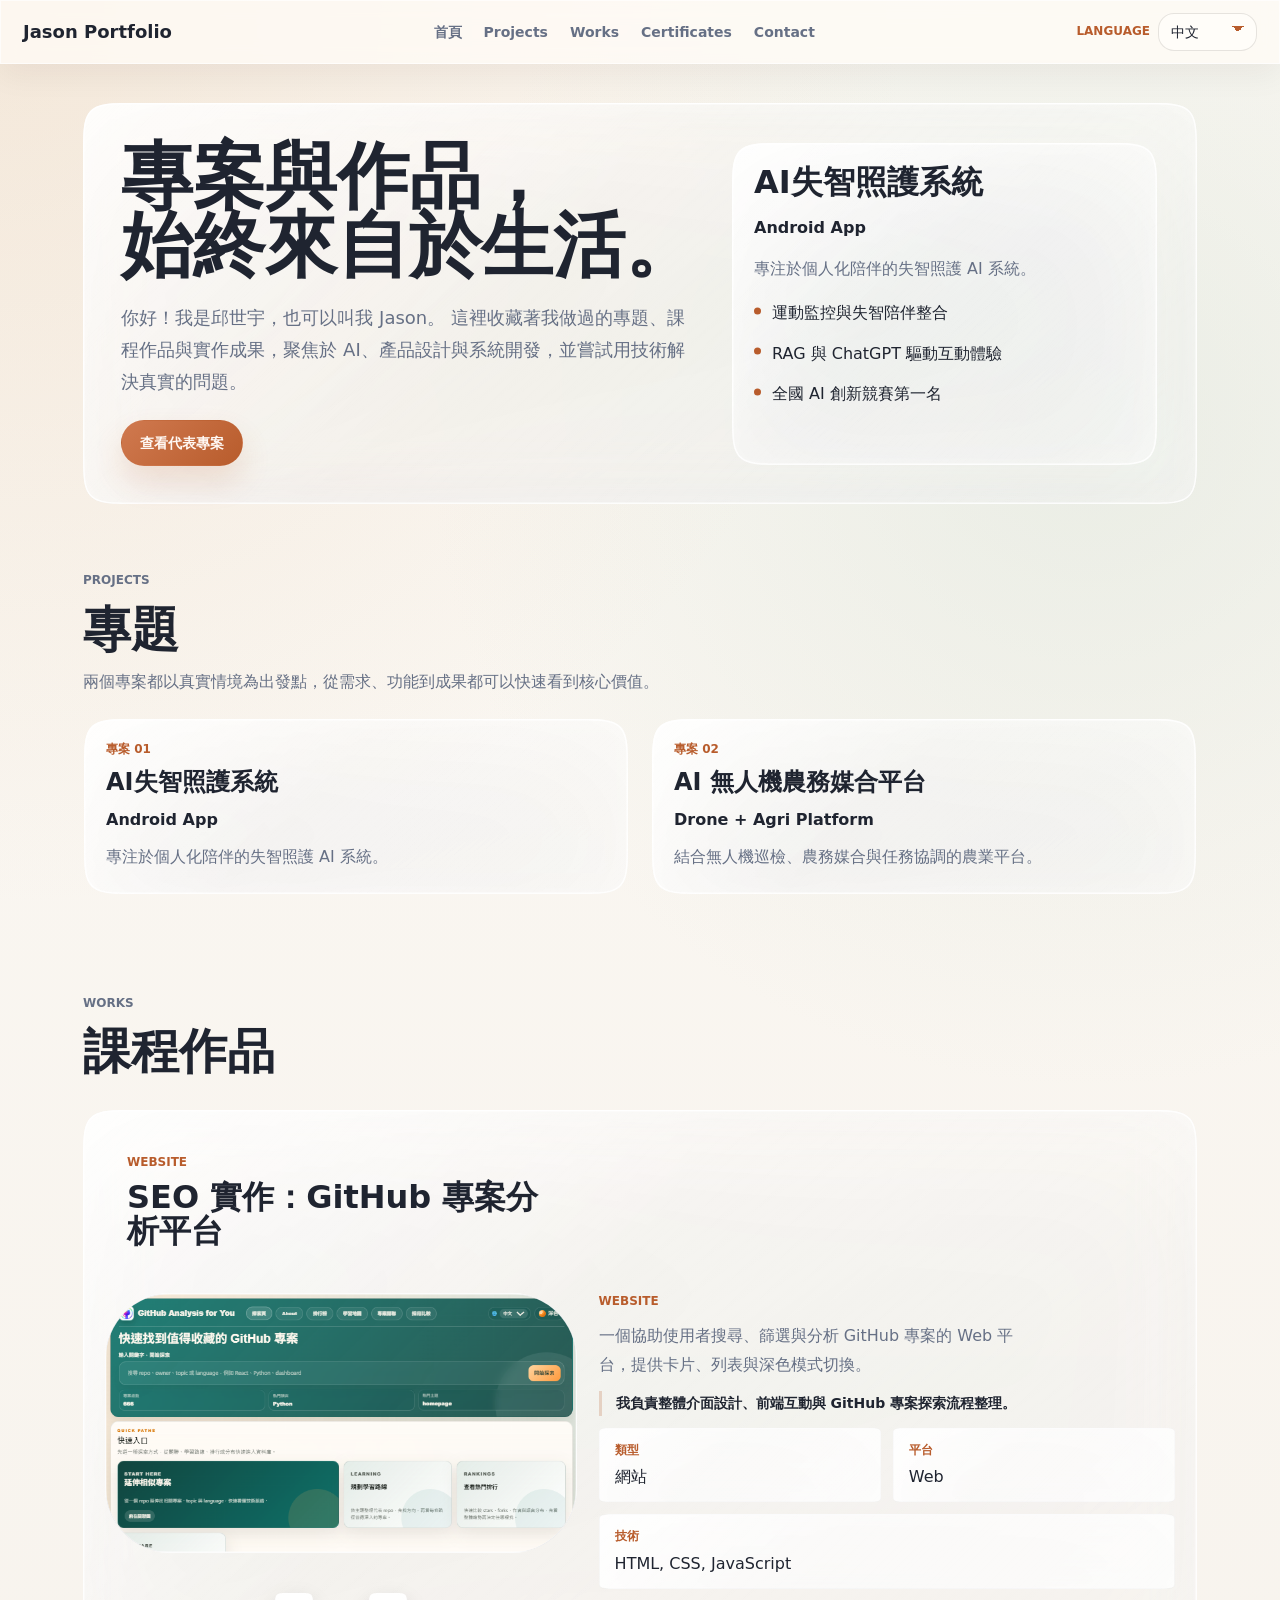
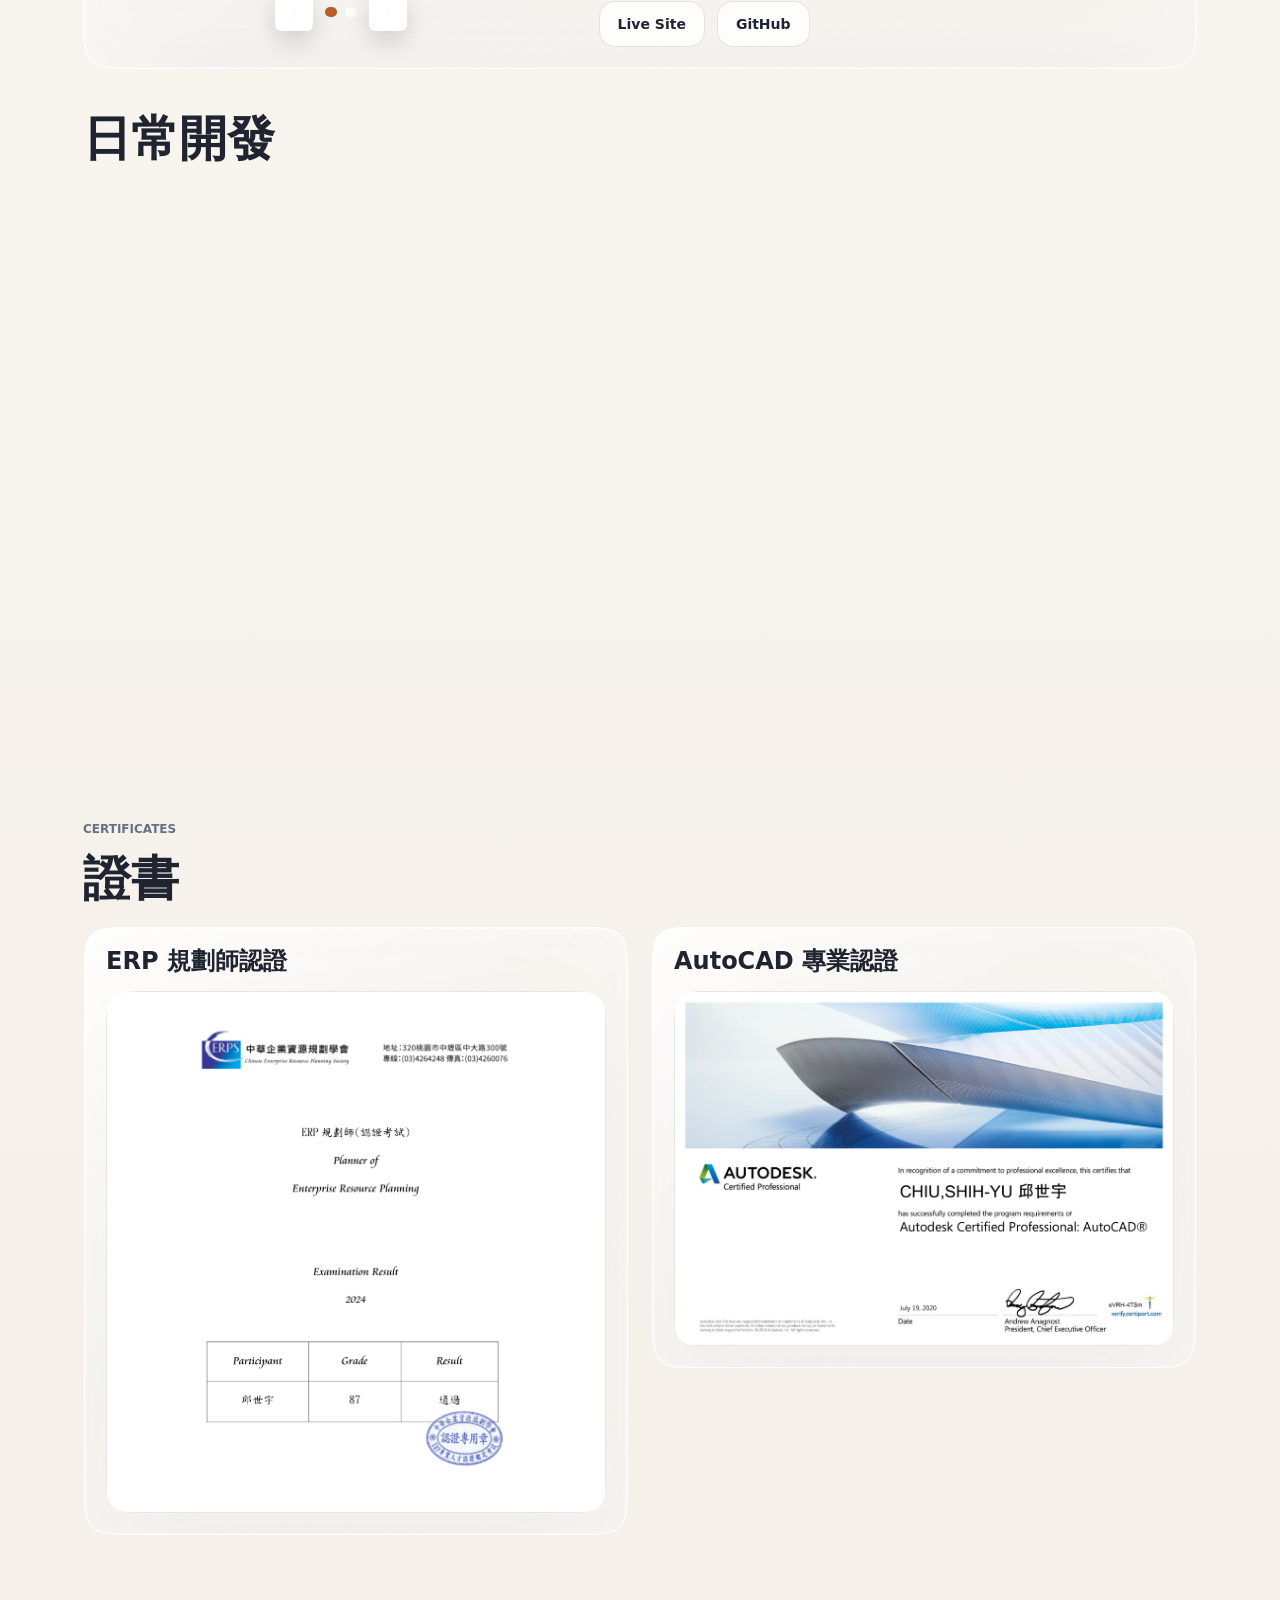
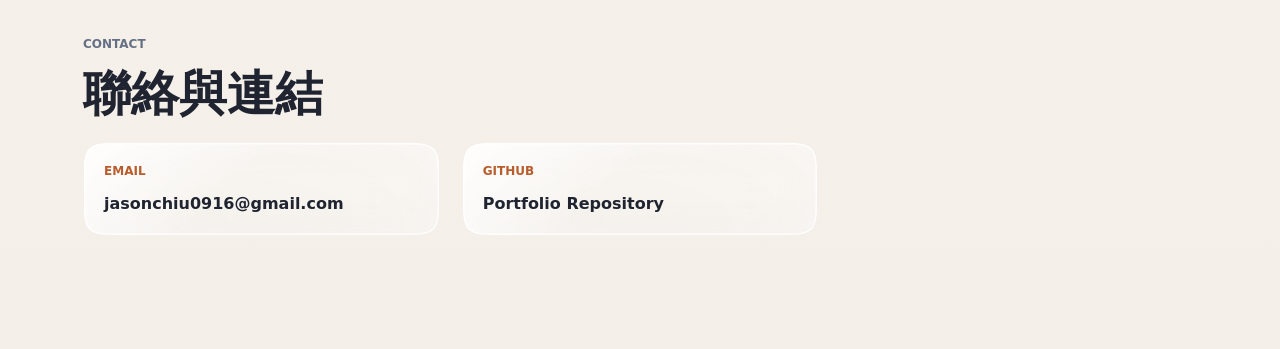
==== commit a2b8b0c1: "new" ====
--- a/index.html
+++ b/index.html
@@ -9,16 +9,10 @@
       name="description"
       content="Jason Portfolio，整理代表專案、作品與聯絡方式。"
     />
-    <link rel="preconnect" href="https://fonts.googleapis.com" />
-    <link rel="preconnect" href="https://fonts.gstatic.com" crossorigin />
-    <link
-      href="https://fonts.googleapis.com/css2?family=Manrope:wght@400;500;600;700;800&display=swap"
-      rel="stylesheet"
-    />
     <script>
       document.documentElement.classList.add("js");
     </script>
-    <link rel="stylesheet" href="styles.css?v=3" />
+    <link rel="stylesheet" href="styles.css?v=28" />
   </head>
   <body data-page="home">
     <header class="site-header">
@@ -50,7 +44,7 @@
     </header>
 
     <main class="site-main">
-      <section class="hero-section reveal" id="home">
+      <section class="hero-section glass-surface reveal" id="home">
         <div class="hero-copy">
           <h1 class="hero-title">
             <span class="hero-title-line" data-i18n="homeHeroTitleLine1"
@@ -61,8 +55,9 @@
             >
           </h1>
           <p class="hero-lead" data-i18n="homeHeroLead">
-            這裡整理我做過的專題、課程作品與實作成果，聚焦在用
-            AI、產品設計與系統開發回應真實問題。
+            你好！我是邱世宇，也可以叫我 Jason。
+            這裡收藏著我做過的專題、課程作品與實作成果，聚焦於
+            AI、產品設計與系統開發，並嘗試用技術解決真實的問題。
           </p>
           <div class="hero-actions">
             <a
@@ -71,16 +66,10 @@
               data-i18n="homePrimaryCta"
               >查看代表專案</a
             >
-            <a
-              class="button button-secondary"
-              href="#projects"
-              data-i18n="homeSecondaryCta"
-              >瀏覽所有專案</a
-            >
           </div>
         </div>
 
-        <a class="spotlight-card reveal" href="project_1.html">
+        <a class="spotlight-card glass-surface reveal" href="project_1.html">
           <h2 data-i18n="project1Title">AI失智照護系統</h2>
           <p class="spotlight-meta" data-i18n="project1Meta">Android AI App</p>
           <p class="spotlight-description" data-i18n="project1Summary">
@@ -104,7 +93,7 @@
         </div>
 
         <div class="project-grid">
-          <a class="project-card reveal" href="project_1.html">
+          <a class="project-card glass-surface reveal" href="project_1.html">
             <span class="card-tag" data-i18n="project01Tag">專案 01</span>
             <h3 data-i18n="project1Title">AI失智照護系統</h3>
             <p class="card-meta" data-i18n="project1Meta">Android AI App</p>
@@ -113,7 +102,7 @@
             </p>
           </a>
 
-          <a class="project-card reveal" href="project_2.html">
+          <a class="project-card glass-surface reveal" href="project_2.html">
             <span class="card-tag" data-i18n="project02Tag">專案 02</span>
             <h3 data-i18n="project2Title">AI 無人機農務媒合平台</h3>
             <p class="card-meta" data-i18n="project2Meta">
@@ -135,103 +124,94 @@
         <div class="work-group">
           <div class="work-grid">
             <article class="work-accordion reveal" id="work-github-analysis">
-              <button
-                class="work-toggle"
-                type="button"
-                aria-expanded="false"
-                aria-controls="work-panel-github-analysis"
-              >
-                <span class="work-toggle-tag" data-i18n="work2Tag"
-                  >Website</span
+              <div class="work-card glass-surface squircle-surface">
+                <div class="work-title-header">
+                  <span class="work-toggle-tag" data-i18n="work2Tag"
+                    >Website</span
+                  >
+                  <h2 class="work-toggle-title" data-i18n="work2Title">
+                    SEO 實作：GitHub 專案分析平台
+                  </h2>
+                </div>
+                <div
+                  class="work-card-media work-gallery"
+                  data-gallery-id="work2"
                 >
-                <span class="work-toggle-title" data-i18n="work2Title"
-                  >SEO 實作：GitHub 專案分析平台</span
-                >
-              </button>
-              <div class="work-panel" id="work-panel-github-analysis" hidden>
-                <div class="work-card">
-                  <div
-                    class="work-card-media work-gallery"
-                    data-gallery-id="work2"
-                  >
-                    <div class="gallery-track">
-                      <img
-                        class="work-card-image work-slide is-active"
-                        src="assets/works/work2/1.png"
-                        alt="GitHub SEO 專案分析平台 截圖 1"
-                        loading="lazy"
-                      />
-                      <img
-                        class="work-card-image work-slide"
-                        src="assets/works/work2/2.png"
-                        alt="GitHub SEO 專案分析平台 截圖 2"
-                        loading="lazy"
-                      />
-                    </div>
-                    <div class="gallery-bottom-controls">
-                      <button
-                        class="gallery-control gallery-prev"
-                        type="button"
-                        aria-label="Previous slide"
-                      >
-                        ‹
-                      </button>
-                      <div
-                        class="gallery-dots"
-                        aria-label="Slide navigation"
-                      ></div>
-                      <button
-                        class="gallery-control gallery-next"
-                        type="button"
-                        aria-label="Next slide"
-                      >
-                        ›
-                      </button>
-                    </div>
-                  </div>
-                  <div class="work-card-body">
-                    <span class="card-tag" data-i18n="work2Tag">Website</span>
-                    <h3 data-i18n="work2Title">
-                      SEO 實作：GitHub 專案分析平台
-                    </h3>
-                    <p class="card-description" data-i18n="work2Description">
-                      一個協助使用者搜尋、篩選與分析 GitHub 專案的 Web
-                      平台，提供卡片、列表與深色模式切換。
-                    </p>
-                    <p class="work-role" data-i18n="work2Role">
-                      我負責整體介面設計、前端互動與 GitHub 專案探索流程整理。
-                    </p>
-                    <dl class="meta-list">
-                      <div>
-                        <dt data-i18n="typeLabel">類型</dt>
-                        <dd data-i18n="work2Type">網站</dd>
-                      </div>
-                      <div>
-                        <dt data-i18n="platformLabel">平台</dt>
-                        <dd data-i18n="work2Platform">Web</dd>
-                      </div>
-                      <div class="meta-list-wide">
-                        <dt data-i18n="techLabel">技術</dt>
-                        <dd>HTML, CSS, JavaScript</dd>
-                      </div>
-                    </dl>
-                    <div class="inline-actions">
-                      <a
-                        class="text-link"
-                        href="https://gitub-analysis-for-you.onrender.com/"
-                        target="_blank"
-                        rel="noreferrer"
-                        data-i18n="liveSite"
-                        >Live Site</a
-                      >
-                      <a
-                        class="text-link"
-                        href="https://github.com/Jasongod0916/Gitub_Analysis_for_You"
-                        target="_blank"
-                        rel="noreferrer"
-                        >GitHub</a
-                      >
-                    </div>
+                  <div class="gallery-track">
+                    <img
+                      class="work-card-image work-slide is-active"
+                      src="assets/works/work2/1.png"
+                      alt="GitHub SEO 專案分析平台 截圖 1"
+                      loading="lazy"
+                    />
+                    <img
+                      class="work-card-image work-slide"
+                      src="assets/works/work2/2.png"
+                      alt="GitHub SEO 專案分析平台 截圖 2"
+                      loading="lazy"
+                    />
+                  </div>
+                  <div class="gallery-bottom-controls">
+                    <button
+                      class="gallery-control gallery-prev"
+                      type="button"
+                      aria-label="Previous slide"
+                    >
+                      ‹
+                    </button>
+                    <div
+                      class="gallery-dots"
+                      aria-label="Slide navigation"
+                    ></div>
+                    <button
+                      class="gallery-control gallery-next"
+                      type="button"
+                      aria-label="Next slide"
+                    >
+                      ›
+                    </button>
+                  </div>
+                </div>
+                <div class="work-card-body">
+                  <span class="card-tag" data-i18n="work2Tag">Website</span>
+                  <h3 data-i18n="work2Title">SEO 實作：GitHub 專案分析平台</h3>
+                  <p class="card-description" data-i18n="work2Description">
+                    一個協助使用者搜尋、篩選與分析 GitHub 專案的 Web
+                    平台，提供卡片、列表與深色模式切換。
+                  </p>
+                  <p class="work-role" data-i18n="work2Role">
+                    我負責整體介面設計、前端互動與 GitHub 專案探索流程整理。
+                  </p>
+                  <dl class="meta-list ">
+                    <div class="glass-surface squircle-surface">
+                      <dt data-i18n="typeLabel">類型</dt>
+                      <dd data-i18n="work2Type">網站</dd>
+                    </div>
+                    <div class="glass-surface squircle-surface">
+                      <dt data-i18n="platformLabel">平台</dt>
+                      <dd data-i18n="work2Platform">Web</dd>
+                    </div>
+                    <div class="meta-list-wide glass-surface squircle-surface">
+                      <dt data-i18n="techLabel">技術</dt>
+                      <dd>HTML, CSS, JavaScript</dd>
+                    </div>
+                  </dl>
+                  <div class="inline-actions">
+                    <a
+                      class="text-link"
+                      href="https://gitub-analysis-for-you.onrender.com/"
+                      target="_blank"
+                      rel="noreferrer"
+                      data-i18n="liveSite"
+                      >Live Site</a
+                    >
+                    <a
+                      class="text-link"
+                      href="https://github.com/Jasongod0916/Gitub_Analysis_for_You"
+                      target="_blank"
+                      rel="noreferrer"
+                      >GitHub</a
+                    >
                   </div>
                 </div>
               </div>
@@ -245,100 +225,92 @@
         <div class="work-group">
           <div class="work-grid">
             <article class="work-accordion reveal" id="work-wanyongconverter">
-              <button
-                class="work-toggle"
-                type="button"
-                aria-expanded="false"
-                aria-controls="work-panel-wanyongconverter"
-              >
-                <span class="work-toggle-tag" data-i18n="work1Tag"
-                  >Windows Utility</span
+              <div class="work-card glass-surface squircle-surface">
+                <div class="work-title-header">
+                  <span class="work-toggle-tag" data-i18n="work1Tag"
+                    >Windows Utility</span
+                  >
+                  <h2 class="work-toggle-title" data-i18n="work1Title">
+                    萬用轉檔王
+                  </h2>
+                </div>
+                <div
+                  class="work-card-media work-gallery"
+                  data-gallery-id="work1"
                 >
-                <span class="work-toggle-title" data-i18n="work1Title"
-                  >萬用轉檔王</span
-                >
-              </button>
-              <div class="work-panel" id="work-panel-wanyongconverter" hidden>
-                <div class="work-card">
-                  <div
-                    class="work-card-media work-gallery"
-                    data-gallery-id="work1"
+                  <div class="gallery-track">
+                    <img
+                      class="work-card-image work-slide is-active"
+                      src="assets/works/work1/work1.png"
+                      alt="WanyongConverter application screenshot"
+                      loading="lazy"
+                    />
+                    <!-- 如果之後要新增幻燈片圖片，直接在這裡新增一個 .work-slide 元素：
+                  <img class="work-card-image work-slide" src="assets/works/work1/2.png" alt="WanyongConverter screenshot 2" loading="lazy">
+                  --></div>
+                  <div class="gallery-bottom-controls">
+                    <button
+                      class="gallery-control gallery-prev"
+                      type="button"
+                      aria-label="Previous slide"
+                    >
+                      ‹
+                    </button>
+                    <div
+                      class="gallery-dots"
+                      aria-label="Slide navigation"
+                    ></div>
+                    <button
+                      class="gallery-control gallery-next"
+                      type="button"
+                      aria-label="Next slide"
+                    >
+                      ›
+                    </button>
+                  </div>
+                </div>
+                <div class="work-card-body">
+                  <span class="card-tag" data-i18n="work1Tag"
+                    >Windows Utility</span
                   >
-                    <div class="gallery-track">
-                      <img
-                        class="work-card-image work-slide is-active"
-                        src="assets/works/work1/work1.png"
-                        alt="WanyongConverter application screenshot"
-                        loading="lazy"
-                      />
-                      <!-- 如果之後要新增幻燈片圖片，直接在這裡新增一個 .work-slide 元素：
-                  <img class="work-card-image work-slide" src="assets/works/work1/2.png" alt="WanyongConverter screenshot 2" loading="lazy">
-                  -->
-                    </div>
-                    <div class="gallery-bottom-controls">
-                      <button
-                        class="gallery-control gallery-prev"
-                        type="button"
-                        aria-label="Previous slide"
-                      >
-                        ‹
-                      </button>
-                      <div
-                        class="gallery-dots"
-                        aria-label="Slide navigation"
-                      ></div>
-                      <button
-                        class="gallery-control gallery-next"
-                        type="button"
-                        aria-label="Next slide"
-                      >
-                        ›
-                      </button>
-                    </div>
-                  </div>
-                  <div class="work-card-body">
-                    <span class="card-tag" data-i18n="work1Tag"
-                      >Windows Utility</span
-                    >
-                    <h3 data-i18n="work1Title">萬用轉檔王</h3>
-                    <p class="card-description" data-i18n="work1Description">
-                      一套可攜式 Windows
-                      轉檔工具，整合圖片、文件與媒體格式轉換，支援批次處理與免安裝使用情境。
-                    </p>
-                    <p class="work-role" data-i18n="work1Role">
-                      我負責工具整合、轉檔流程設計，以及可攜版桌面軟體封裝。
-                    </p>
-                    <dl class="meta-list">
-                      <div>
-                        <dt data-i18n="typeLabel">類型</dt>
-                        <dd data-i18n="work1Type">桌面軟體</dd>
-                      </div>
-                      <div>
-                        <dt data-i18n="platformLabel">平台</dt>
-                        <dd data-i18n="work1Platform">Windows</dd>
-                      </div>
-                      <div class="meta-list-wide">
-                        <dt data-i18n="techLabel">技術</dt>
-                        <dd>Python, ffmpeg, pandoc, pdf2docx</dd>
-                      </div>
-                    </dl>
-                    <div class="inline-actions">
-                      <a
-                        class="text-link"
-                        href="https://github.com/Jasongod0916/WanyongConverter"
-                        target="_blank"
-                        rel="noreferrer"
-                        >GitHub</a
-                      >
-                      <a
-                        class="text-link"
-                        href="https://github.com/Jasongod0916/WanyongConverter/releases"
-                        target="_blank"
-                        rel="noreferrer"
-                        data-i18n="releases"
-                        >Releases</a
-                      >
-                    </div>
+                  <h3 data-i18n="work1Title">萬用轉檔王</h3>
+                  <p class="card-description" data-i18n="work1Description">
+                    一套可攜式 Windows
+                    轉檔工具，整合圖片、文件與媒體格式轉換，支援批次處理與免安裝使用情境。
+                  </p>
+                  <p class="work-role" data-i18n="work1Role">
+                    我負責工具整合、轉檔流程設計，以及可攜版桌面軟體封裝。
+                  </p>
+                  <dl class="meta-list">
+                    <div class="glass-surface squircle-surface">
+                      <dt data-i18n="typeLabel">類型</dt>
+                      <dd data-i18n="work1Type">桌面軟體</dd>
+                    </div>
+                    <div class="glass-surface squircle-surface">
+                      <dt data-i18n="platformLabel">平台</dt>
+                      <dd data-i18n="work1Platform">Windows</dd>
+                    </div>
+                    <div class="meta-list-wide glass-surface squircle-surface">
+                      <dt data-i18n="techLabel">技術</dt>
+                      <dd>Python, ffmpeg, pandoc, pdf2docx</dd>
+                    </div>
+                  </dl>
+                  <div class="inline-actions">
+                    <a
+                      class="text-link"
+                      href="https://github.com/Jasongod0916/WanyongConverter"
+                      target="_blank"
+                      rel="noreferrer"
+                      >GitHub</a
+                    >
+                    <a
+                      class="text-link"
+                      href="https://github.com/Jasongod0916/WanyongConverter/releases"
+                      target="_blank"
+                      rel="noreferrer"
+                      data-i18n="releases"
+                      >Releases</a
+                    >
                   </div>
                 </div>
               </div>
@@ -353,112 +325,40 @@
             Certificates
           </p>
           <h2 data-i18n="certificatesTitle">證書</h2>
-          <p class="section-lead" data-i18n="certificatesLead">
-            This section highlights certificates related to AI, software
-            development, and project management.
-          </p>
-        </div>
-        <div class="work-group">
-          <div class="work-grid">
-            <article class="work-accordion reveal" id="certificate-erp">
-              <button
-                class="work-toggle"
-                type="button"
-                aria-expanded="false"
-                aria-controls="certificate-panel-erp"
-              >
-                <span class="work-toggle-title" data-i18n="certificateErpTitle"
-                  >ERP 規劃師認證</span
-                >
-              </button>
-              <div class="work-panel" id="certificate-panel-erp" hidden>
-                <div class="work-card">
-                  <div class="work-card-body">
-                    <p
-                      class="card-description"
-                      data-i18n="certificatePdfDescription"
-                    >
-                      內嵌 PDF 檢視，如果瀏覽器無法顯示，可下載檔案檢視。
-                    </p>
-                    <div class="pdf-preview">
-                      <object
-                        data="assets/certificates/2024_ERP規劃師認證.pdf"
-                        type="application/pdf"
-                        width="100%"
-                        height="600"
-                      >
-                        <p>
-                          <span data-i18n="certificatePdfFallbackBefore"
-                            >此瀏覽器無法直接預覽 PDF，請</span
-                          >
-                          <a
-                            href="assets/certificates/2024_ERP規劃師認證.pdf"
-                            target="_blank"
-                            rel="noreferrer"
-                            data-i18n="download"
-                            >下載</a
-                          >
-                          <span data-i18n="certificatePdfFallbackAfter"
-                            >檢視。</span
-                          >
-                        </p>
-                      </object>
-                    </div>
-                  </div>
-                </div>
-              </div>
-            </article>
-            <article class="work-accordion reveal" id="certificate-autocad">
-              <button
-                class="work-toggle"
-                type="button"
-                aria-expanded="false"
-                aria-controls="certificate-panel-autocad"
-              >
-                <span
-                  class="work-toggle-title"
-                  data-i18n="certificateAutocadTitle"
-                  >AutoCAD 專業認證</span
-                >
-              </button>
-              <div class="work-panel" id="certificate-panel-autocad" hidden>
-                <div class="work-card">
-                  <div class="work-card-body">
-                    <p
-                      class="card-description"
-                      data-i18n="certificatePdfDescription"
-                    >
-                      內嵌 PDF 檢視，如果瀏覽器無法顯示，可下載檔案檢視。
-                    </p>
-                    <div class="pdf-preview">
-                      <object
-                        data="assets/certificates/2020_Autodesk_AutoCAD專業認證.pdf"
-                        type="application/pdf"
-                        width="100%"
-                        height="600"
-                      >
-                        <p>
-                          <span data-i18n="certificatePdfFallbackBefore"
-                            >此瀏覽器無法直接預覽 PDF，請</span
-                          >
-                          <a
-                            href="assets/certificates/2020_Autodesk_AutoCAD專業認證.pdf"
-                            target="_blank"
-                            rel="noreferrer"
-                            data-i18n="download"
-                            >下載</a
-                          >
-                          <span data-i18n="certificatePdfFallbackAfter"
-                            >檢視。</span
-                          >
-                        </p>
-                      </object>
-                    </div>
-                  </div>
-                </div>
-              </div>
-            </article>
-          </div>
+        </div>
+        <div class="certificate-grid">
+          <article
+            class="certificate-card glass-surface reveal"
+            id="certificate-erp"
+          >
+            <h3 class="certificate-title" data-i18n="certificateErpTitle">
+              ERP 規劃師認證
+            </h3>
+            <div class="certificate-preview">
+              <img
+                class="certificate-image"
+                src="assets/certificates/2024_ERP規劃師認證.png"
+                alt="ERP 規劃師認證證照"
+                loading="lazy"
+              />
+            </div>
+          </article>
+          <article
+            class="certificate-card glass-surface reveal"
+            id="certificate-autocad"
+          >
+            <h3 class="certificate-title" data-i18n="certificateAutocadTitle">
+              AutoCAD 專業認證
+            </h3>
+            <div class="certificate-preview">
+              <img
+                class="certificate-image"
+                src="assets/certificates/2020_Autodesk_AutoCAD專業認證.png"
+                alt="AutoCAD 專業認證證照"
+                loading="lazy"
+              />
+            </div>
+          </article>
         </div>
       </section>
 
@@ -469,12 +369,15 @@
         </div>
 
         <div class="contact-grid">
-          <a class="contact-card" href="mailto:jasonchiu0916@gmail.com">
+          <a
+            class="contact-card glass-surface"
+            href="mailto:jasonchiu0916@gmail.com"
+          >
             <span class="contact-label" data-i18n="emailLabel">Email</span>
             <strong>jasonchiu0916@gmail.com</strong>
           </a>
           <a
-            class="contact-card"
+            class="contact-card glass-surface"
             href="https://github.com/Jasongod0916/portfolio"
             target="_blank"
             rel="noreferrer"
@@ -488,6 +391,7 @@
       </section>
     </main>
 
-    <script src="script.js?v=3"></script>
+    <script src="squircle.js?v=5"></script>
+    <script src="script.js?v=18"></script>
   </body>
 </html>
--- a/styles.css
+++ b/styles.css
@@ -1,21 +1,103 @@
+/* ========================================
+   DESIGN SYSTEM - Global CSS Variables
+   ======================================== */
+
 :root {
-  --bg: #f4efe8;
-  --bg-accent: #ede4d6;
-  --surface: rgba(255, 252, 247, 0.9);
-  --surface-strong: #fffdf9;
-  --surface-soft: #f8f3ec;
-  --line: rgba(52, 43, 31, 0.12);
-  --line-strong: rgba(52, 43, 31, 0.2);
-  --text: #1f2430;
-  --muted: #667085;
-  --accent: #b85c2c;
-  --accent-soft: rgba(184, 92, 44, 0.12);
-  --shadow: 0 22px 54px rgba(40, 26, 16, 0.08);
-  --shadow-soft: 0 10px 24px rgba(40, 26, 16, 0.06);
-  --radius-xl: 28px;
-  --radius-lg: 22px;
-  --radius-md: 16px;
-  --container: 1180px;
+  /* Color Palette - Warm Neutral Scheme */
+  --bg: #f4efe8; /* Page background */
+  --bg-accent: #ede4d6; /* Accent background */
+  --surface: rgba(255, 252, 247, 0.9); /* Surface semi-transparent */
+  --surface-strong: #fffdf9; /* Strong opaque surface */
+  --surface-soft: #f8f3ec; /* Soft background */
+  --line: rgba(52, 43, 31, 0.12); /* Subtle border/divider */
+  --line-strong: rgba(52, 43, 31, 0.2); /* Prominent border */
+  --text: #1f2430; /* Primary text color */
+  --muted: #667085; /* Muted/secondary text */
+  --accent: #b85c2c; /* Brand accent color (warm brown) */
+  --accent-soft: rgba(184, 92, 44, 0.12); /* Soft accent background */
+
+  /* Shadow System - Depth & Elevation */
+  --shadow: 0 22px 54px rgba(40, 26, 16, 0.08); /* Primary shadow */
+  --shadow-drop: drop-shadow(
+    0 22px 54px rgba(40, 26, 16, 0.08)
+  ); /* For SVG/masks */
+  --shadow-soft: 0 10px 24px rgba(40, 26, 16, 0.06); /* Subtle shadow */
+
+  /* Border Radius - Apple-inspired Squircle Design */
+  --radius-xl: 65px; /* Extra large (work cards) */
+  --radius-lg: 65px; /* Large containers */
+  --radius-md: 65px; /* Medium components */
+  --radius-sm: 16px; /* Small UI elements */
+  --radius-control: 16px; /* Form controls */
+  --radius-compact: 10px; /* Compact elements */
+  --radius-cta: 999px; /* Pill-shaped buttons */
+  --squircle-smoothness: 0.6; /* Squircle curve parameter (0-1 range) */
+  /* Layout */
+  --container: 1180px; /* Max content width */
+
+  /* Glass Morphism System - Frosted glass effect */
+  --glass-bg: linear-gradient(
+    145deg,
+    rgba(255, 255, 255, 0.64),
+    rgba(255, 255, 255, 0.24)
+  ); /* Background gradient for glass layer */
+  --glass-border: rgba(255, 255, 255, 0.82); /* Strong glass border */
+  --glass-border-soft: rgba(255, 255, 255, 0.54); /* Subtle glass border */
+  --glass-sheen: linear-gradient(
+    135deg,
+    rgba(255, 255, 255, 0.72),
+    rgba(255, 255, 255, 0.12) 42%,
+    rgba(255, 255, 255, 0.34)
+  ); /* Surface shine effect overlay */
+  --glass-inner-shadow:
+    inset 0 1px 0 rgba(255, 255, 255, 0.92),
+    inset 0 0 24px rgba(255, 255, 255, 0.32); /* Inner depth */
+  --glass-shadow: var(--glass-inner-shadow), 0 34px 90px rgba(31, 36, 48, 0.14);
+  --glass-drop-shadow: drop-shadow(
+    0 34px 70px rgba(31, 36, 48, 0.14)
+  ); /* SVG shadow */
+  --glass-hover-shadow: 0 26px 56px rgba(31, 36, 48, 0.16);
+  --glass-hover-drop-shadow: drop-shadow(0 26px 56px rgba(31, 36, 48, 0.16));
+  --glass-blur: blur(26px) saturate(1.45); /* Backdrop filter settings */
+  /* Spacing Scale - 8px base */
+  --space-2xs: 0.375rem;
+  --space-xs: 0.5rem;
+  --space-sm: 0.75rem;
+  --space-md: 1rem;
+  --space-lg: 1.375rem;
+  --space-xl: 2rem;
+  --space-2xl: 3rem;
+
+  /* Line Height - Text Layout */
+  --leading-tight: 0.96;
+  --leading-title: 1.08;
+  --leading-body: 1.78;
+  --leading-caption: 1.45;
+
+  /* Animation Timing - Motion Curves */
+  --motion-fast: 180ms ease; /* Quick interactions */
+  --motion-standard: 260ms ease; /* Standard transitions */
+  --motion-panel: 320ms ease; /* Panel animations */
+  --motion-reveal: 640ms cubic-bezier(0.22, 1, 0.36, 1); /* Page reveal (bounce) */
+
+  /* Focus State - Accessibility */
+  --focus-ring: 0 0 0 3px rgba(184, 92, 44, 0.18);
+
+  /* Typography Scale */
+  --text-xs: 0.75rem;
+  --text-sm: 0.875rem;
+  --text-md: 1rem;
+  --text-lg: 1.125rem;
+  --text-xl: 1.5rem;
+  --text-2xl: 2rem;
+  --text-3xl: 3rem;
+  --text-hero: 4.5rem; /* Hero title size */
+
+  /* Squircle Mask Images - Runtime SVG (populated by squircle.js) */
+  --squircle-mask: none; /* Main container mask */
+  --squircle-stroke-mask: none; /* Border stroke mask */
+
+  /* Font Weights */
   --font-weight-regular: 400;
   --font-weight-medium: 500;
   --font-weight-semibold: 600;
@@ -35,16 +117,17 @@
   margin: 0;
   min-height: 100vh;
   font-family:
-    "Microsoft JhengHei UI",
-    "Microsoft JhengHei",
-    "PingFang TC",
-    "Noto Sans TC",
+    system-ui,
     -apple-system,
     BlinkMacSystemFont,
     "Segoe UI",
+    "PingFang TC",
     "Helvetica Neue",
+    Arial,
     sans-serif;
   font-weight: var(--font-weight-regular);
+  font-size: var(--text-md);
+  line-height: var(--leading-caption);
   color: var(--text);
   background:
     radial-gradient(
@@ -102,7 +185,7 @@
   width: 100%;
   max-width: none;
   margin: 0 auto;
-  padding: 14px 18px;
+  padding: var(--space-sm) var(--space-lg);
   border: 1px solid rgba(255, 255, 255, 0.6);
   border-radius: 0;
   background: rgba(255, 252, 247, 0.78);
@@ -111,9 +194,9 @@
 
 .site-brand {
   flex: 0 0 auto;
-  font-size: 1.18rem;
+  font-size: var(--text-lg);
   font-weight: var(--font-weight-black);
-  letter-spacing: -0.03em;
+  letter-spacing: 0;
 }
 
 .top-nav {
@@ -121,15 +204,15 @@
   flex-wrap: wrap;
   align-items: center;
   justify-content: center;
-  gap: 22px;
+  gap: var(--space-lg);
 }
 
 .top-nav a {
   position: relative;
   color: var(--muted);
-  font-size: 0.95rem;
+  font-size: var(--text-sm);
   font-weight: var(--font-weight-bold);
-  transition: color 180ms ease;
+  transition: color var(--motion-fast);
 }
 
 .top-nav a::after {
@@ -142,7 +225,7 @@
   background: var(--accent);
   transform: scaleX(0);
   transform-origin: left;
-  transition: transform 180ms ease;
+  transition: transform var(--motion-fast);
 }
 
 .top-nav a:hover,
@@ -158,27 +241,27 @@
 .language-switcher {
   display: inline-flex;
   align-items: center;
-  gap: 8px;
+  gap: var(--space-xs);
   flex: 0 0 auto;
 }
 
 .language-switcher-label {
   color: var(--accent);
-  font-size: 0.76rem;
+  font-size: var(--text-xs);
   font-weight: var(--font-weight-black);
-  letter-spacing: 0.1em;
+  letter-spacing: 0;
   text-transform: uppercase;
 }
 
 .language-select {
   min-width: 96px;
-  padding: 8px 34px 8px 12px;
+  padding: var(--space-xs) 34px var(--space-xs) var(--space-sm);
   border: 1px solid var(--line);
-  border-radius: 999px;
+  border-radius: var(--radius-control);
   background: var(--surface-strong);
   color: var(--text);
   font: inherit;
-  font-size: 0.92rem;
+  font-size: var(--text-sm);
   appearance: none;
   background-image:
     linear-gradient(45deg, transparent 50%, var(--accent) 50%),
@@ -195,13 +278,38 @@
 .language-select:focus {
   outline: none;
   border-color: rgba(184, 92, 44, 0.34);
-  box-shadow: 0 0 0 3px rgba(184, 92, 44, 0.12);
+  box-shadow: var(--focus-ring);
+}
+
+@supports (corner-shape: squircle) {
+  .language-select,
+  .hero-section,
+  .project-hero,
+  .detail-card,
+  .spotlight-card,
+  .project-card,
+  .work-toggle,
+  .certificate-card,
+  .contact-card,
+  .text-link,
+  .project-pill,
+  .media-frame,
+  .project-video,
+  .photo-card,
+  .certificate-preview,
+  .work-card-image,
+  .work-gallery .gallery-track,
+  .squircle-test-card,
+  .gallery-dots button,
+  .meta-list div {
+    corner-shape: squircle;
+  }
 }
 
 .site-main {
   width: min(100%, var(--container));
   margin: 0 auto;
-  padding: 28px clamp(1rem, 3vw, 2rem) 80px;
+  padding: var(--space-xl) clamp(1rem, 3vw, 2rem) 80px;
 }
 
 .hero-section,
@@ -211,25 +319,32 @@
 .detail-card,
 .spotlight-card,
 .project-card,
-.work-card,
-.contact-card {
-  border: 1px solid rgba(255, 255, 255, 0.7);
-  background: linear-gradient(
+.work-toggle,
+.certificate-card,
+.contact-card,
+.squircle-test-card {
+  --surface-fill: linear-gradient(
     180deg,
     rgba(255, 253, 249, 0.94),
     rgba(248, 242, 234, 0.92)
   );
-  box-shadow: var(--shadow);
+  --surface-stroke: rgba(255, 255, 255, 0.7);
+  --surface-shadow: var(--shadow);
+  --surface-filter-shadow: var(--shadow-drop);
+  --surface-inner-shadow: none;
+  border: 1px solid var(--surface-stroke);
+  background: var(--surface-fill);
+  box-shadow: var(--surface-shadow);
 }
 
 .hero-section,
 .project-hero {
   display: grid;
   grid-template-columns: minmax(0, 1.15fr) minmax(300px, 0.85fr);
-  gap: clamp(1.2rem, 2vw, 2rem);
+  gap: var(--space-xl);
   align-items: stretch;
   margin-top: 6px;
-  padding: clamp(1.6rem, 3vw, 2.6rem);
+  padding: clamp(var(--space-xl), 3vw, var(--space-2xl));
   border-radius: var(--radius-xl);
 }
 
@@ -237,23 +352,23 @@
 .project-hero-copy {
   display: grid;
   align-content: center;
-  gap: 18px;
+  gap: var(--space-lg);
   min-width: 0;
 }
 
 .section-kicker {
   color: var(--accent);
-  font-size: 0.82rem;
+  font-size: var(--text-xs);
   font-weight: var(--font-weight-black);
-  letter-spacing: 0.14em;
+  letter-spacing: 0;
   text-transform: uppercase;
 }
 
 .hero-section h1,
 .project-hero h1 {
-  font-size: clamp(2.6rem, 5vw, 4.8rem);
-  line-height: 0.96;
-  letter-spacing: -0.06em;
+  font-size: var(--text-hero);
+  line-height: var(--leading-tight);
+  letter-spacing: 0;
   font-weight: var(--font-weight-black);
 }
 
@@ -265,11 +380,19 @@
   max-width: 15ch;
 }
 
+.project-hero--single {
+  grid-template-columns: 1fr;
+}
+
+.project-hero--single .project-hero-copy {
+  max-width: 72ch;
+}
+
 .project-title-zh {
   color: var(--accent);
-  font-size: 1rem;
+  font-size: var(--text-md);
   font-weight: 800;
-  letter-spacing: 0.08em;
+  letter-spacing: 0;
 }
 
 .hero-lead,
@@ -278,17 +401,17 @@
 .card-description,
 .spotlight-description {
   color: var(--muted);
-  line-height: 1.78;
+  line-height: var(--leading-body);
 }
 
 .hero-lead {
   max-width: 60ch;
-  font-size: 1.04rem;
+  font-size: var(--text-lg);
 }
 
 .hero-support {
   color: var(--muted);
-  line-height: 1.72;
+  line-height: var(--leading-body);
   max-width: 58ch;
 }
 
@@ -296,7 +419,7 @@
 .inline-actions {
   display: flex;
   flex-wrap: wrap;
-  gap: 12px;
+  gap: var(--space-sm);
 }
 
 .button,
@@ -306,15 +429,24 @@
   justify-content: center;
   min-height: 46px;
   padding: 0 18px;
-  border-radius: 999px;
-  font-size: 0.94rem;
+  border-radius: var(--radius-control);
+  font-size: var(--text-sm);
   font-weight: var(--font-weight-bold);
   transition:
-    transform 180ms ease,
-    border-color 180ms ease,
-    background-color 180ms ease,
-    color 180ms ease,
-    box-shadow 180ms ease;
+    transform var(--motion-fast),
+    border-color var(--motion-fast),
+    background-color var(--motion-fast),
+    color var(--motion-fast),
+    box-shadow var(--motion-fast);
+}
+
+.interactive-surface {
+  transition:
+    transform var(--motion-fast),
+    border-color var(--motion-fast),
+    background-color var(--motion-fast),
+    color var(--motion-fast),
+    box-shadow var(--motion-fast);
 }
 
 .button:hover,
@@ -325,7 +457,6 @@
 .project-card:focus-visible,
 .spotlight-card:hover,
 .spotlight-card:focus-visible,
-.work-card:hover,
 .contact-card:hover {
   transform: translateY(-2px);
 }
@@ -334,6 +465,7 @@
   color: #fff8f3;
   background: linear-gradient(135deg, #d0794f 0%, #b85c2c 100%);
   border: 1px solid transparent;
+  border-radius: var(--radius-cta);
   box-shadow: 0 16px 30px rgba(184, 92, 44, 0.16);
 }
 
@@ -352,10 +484,10 @@
 
 .spotlight-card {
   display: grid;
-  gap: 16px;
+  gap: var(--space-md);
   align-content: start;
-  padding: 22px;
-  border-radius: calc(var(--radius-xl) - 4px);
+  padding: var(--space-lg);
+  border-radius: var(--radius-lg);
   background:
     linear-gradient(
       180deg,
@@ -369,7 +501,7 @@
   display: flex;
   align-items: center;
   justify-content: space-between;
-  gap: 12px;
+  gap: var(--space-sm);
 }
 
 .spotlight-label,
@@ -382,15 +514,15 @@
 .detail-card-title,
 .meta-list dt {
   color: var(--accent);
-  font-size: 1.25rem;
+  font-size: var(--text-lg);
   font-weight: var(--font-weight-black);
-  letter-spacing: 0.12em;
+  letter-spacing: 0;
   text-transform: uppercase;
 }
 
 .detail-card-title {
-  font-size: clamp(1rem, 1.5vw, 1.25rem);
-  letter-spacing: 0.08em;
+  font-size: var(--text-md);
+  letter-spacing: 0;
   margin-bottom: 10px;
 }
 
@@ -402,13 +534,13 @@
 .card-overline,
 .project-aside-label,
 .meta-list dt {
-  font-size: 0.78rem;
+  font-size: var(--text-xs);
 }
 
 .spotlight-card h2 {
-  font-size: clamp(1.75rem, 2.6vw, 2.3rem);
-  line-height: 1.05;
-  letter-spacing: -0.05em;
+  font-size: var(--text-2xl);
+  line-height: var(--leading-title);
+  letter-spacing: 0;
 }
 
 .spotlight-meta,
@@ -421,7 +553,7 @@
 .summary-list,
 .detail-list {
   display: grid;
-  gap: 12px;
+  gap: var(--space-sm);
   list-style: none;
 }
 
@@ -431,7 +563,7 @@
   position: relative;
   padding-left: 18px;
   color: var(--text);
-  line-height: 1.62;
+  line-height: var(--leading-body);
 }
 
 .spotlight-points li::before,
@@ -450,157 +582,418 @@
 
 .section-block,
 .media-section {
-  margin-top: 28px;
+  margin-top: var(--space-xl);
   padding: clamp(1.35rem, 2.5vw, 2rem);
   border-radius: var(--radius-xl);
 }
 
 .section-heading {
   display: grid;
-  gap: 10px;
-  margin-bottom: 24px;
+  gap: var(--space-sm);
+  margin-bottom: var(--space-lg);
+}
+
+#projects,
+#works,
+#certificates,
+#contact {
+  --surface-fill: transparent;
+  --surface-stroke: transparent;
+  --surface-shadow: none;
+  padding-inline: 0;
+  background: transparent;
+  border-color: transparent;
+  box-shadow: none;
+}
+
+#projects.squircle-surface::before,
+#works.squircle-surface::before,
+#certificates.squircle-surface::before,
+#contact.squircle-surface::before {
+  display: none;
+}
+
+#projects.squircle-surface::after,
+#works.squircle-surface::after,
+#certificates.squircle-surface::after,
+#contact.squircle-surface::after {
+  display: none;
 }
 
 .section-heading h2 {
-  font-size: clamp(1.6rem, 2.4vw, 2.2rem);
-  line-height: 1.05;
-  letter-spacing: -0.04em;
+  font-size: var(--text-3xl);
+  line-height: var(--leading-title);
+  letter-spacing: 0;
   font-weight: var(--font-weight-bold);
 }
 
 .work-group {
   display: grid;
-  gap: 16px;
-  margin-top: 32px;
+  gap: var(--space-md);
+  margin-top: var(--space-xl);
   padding-top: 0;
 }
 
 .work-group + .section-heading {
-  margin-top: 32px;
+  margin-top: var(--space-xl);
 }
 
 .work-group + .work-group {
   margin-top: 42px;
-  padding-top: 28px;
+  padding-top: var(--space-xl);
   border-top: 1px solid rgba(31, 36, 48, 0.08);
 }
 
 .work-group-title {
   color: var(--text);
-  font-size: clamp(1.3rem, 2.1vw, 1.6rem);
+  font-size: var(--text-xl);
   font-weight: 800;
-  letter-spacing: -0.02em;
+  letter-spacing: 0;
   text-transform: none;
   margin: 0;
   padding-bottom: 4px;
 }
 
-#projects .section-heading h2 {
-  font-size: clamp(2.2rem, 4vw, 2.875rem);
+/* #projects .section-heading h2 {
+  font-size: var(--text-3xl);
 }
 
 #works .section-heading h2 {
-  font-size: clamp(2rem, 3.2vw, 2.1875rem);
-}
+  font-size: var(--text-3xl);
+} */
 
 .inline-heading {
-  margin-bottom: 16px;
+  margin-bottom: var(--space-md);
 }
 
 .project-grid,
 .work-grid,
+.certificate-grid,
 .contact-grid {
   display: grid;
-  gap: 18px;
+  gap: var(--space-lg);
+}
+
+.squircle-test-grid {
+  display: grid;
+  grid-template-columns: repeat(3, minmax(0, 1fr));
+  gap: var(--space-lg);
+  margin-top: var(--space-lg);
 }
 
 .project-grid {
   grid-template-columns: repeat(2, minmax(0, 1fr));
 }
 
+/* ========================================
+   GLASS MORPHISM - Frosted Glass Effect
+   ======================================== */
+
+.glass-surface {
+  /* Surface fill and styling variables */
+  --surface-fill: var(--glass-bg);
+  --surface-stroke: var(
+    --glass-border
+  ); /* Stronger border - merged from --prominent */
+  --surface-shadow: var(--glass-shadow);
+  --surface-filter-shadow: var(--glass-drop-shadow);
+  --surface-inner-shadow: var(--glass-inner-shadow);
+
+  position: relative;
+  overflow: hidden;
+
+  /* Backdrop blur creates the frosted glass effect by blurring content behind */
+  backdrop-filter: var(--glass-blur);
+  -webkit-backdrop-filter: var(--glass-blur); /* Safari support */
+}
+
+/* Shine overlay layer - creates surface light reflection */
+.glass-surface::before {
+  content: "";
+  position: absolute;
+  inset: 0;
+  pointer-events: none;
+  background: var(--glass-sheen); /* Gradient shine */
+  opacity: 0.7;
+}
+
+/* Ensure all children render above the shine layer */
+.glass-surface > * {
+  position: relative;
+  z-index: 1; /* Above ::before shine layer */
+}
+
+/* ========================================
+   SQUIRCLE SURFACE - Apple-Style Corners
+   ======================================== */
+
+.squircle-surface {
+  /* Inherit surface properties from glass or other parents */
+  --squircle-fill: var(--surface-fill);
+  --squircle-stroke: var(--surface-stroke);
+  --squircle-filter-shadow: var(--surface-filter-shadow);
+  --squircle-inner-shadow: var(--surface-inner-shadow);
+
+  position: relative;
+  isolation: isolate; /* Create new stacking context for z-index isolation */
+  overflow: visible; /* Allow mask to define shape, not box boundary */
+
+  /* Strip default styling - we'll use ::before/::after for background */
+  border-color: transparent;
+  background: transparent;
+  box-shadow: none;
+}
+
+/* Main fill layer - contains background and shadow */
+.squircle-surface::before {
+  content: "";
+  position: absolute;
+  inset: 0;
+  z-index: 0; /* Below content */
+  pointer-events: none;
+  background: var(--squircle-fill);
+  box-shadow: var(--squircle-inner-shadow);
+  filter: var(--squircle-filter-shadow);
+
+  /* SVG mask-image creates the squircle shape (populated by squircle.js) */
+  mask-image: var(--squircle-mask);
+  mask-size: 100% 100%;
+  mask-repeat: no-repeat;
+  mask-position: center;
+  transition: filter var(--motion-standard);
+
+  /* WebKit browsers (Safari, Chrome) */
+  -webkit-mask-image: var(--squircle-mask);
+  -webkit-mask-size: 100% 100%;
+  -webkit-mask-repeat: no-repeat;
+  -webkit-mask-position: center;
+}
+
+/* Border/stroke layer - optional border outline */
+.squircle-surface::after {
+  content: "";
+  position: absolute;
+  inset: 0;
+  z-index: 1; /* Above fill, below content */
+  pointer-events: none;
+  background: var(
+    --squircle-stroke,
+    rgba(255, 255, 255, 0.7)
+  ); /* Light border */
+
+  /* Stroke mask defines border line */
+  mask-image: var(--squircle-stroke-mask);
+  mask-size: 100% 100%;
+  mask-repeat: no-repeat;
+  mask-position: center;
+
+  /* WebKit support */
+  -webkit-mask-image: var(--squircle-stroke-mask);
+  -webkit-mask-size: 100% 100%;
+  -webkit-mask-repeat: no-repeat;
+  -webkit-mask-position: center;
+}
+
+/* Ensure all child elements render above the background/border layers */
+.squircle-surface > * {
+  position: relative;
+  z-index: 2; /* Above ::before and ::after */
+}
+
+/* Combination: Squircle shape + Glass morphism effect */
+.squircle-surface.glass-surface {
+  overflow: visible; /* Squircle mask controls shape, not box */
+  backdrop-filter: none; /* Disable background blur (applied to ::before instead) */
+  -webkit-backdrop-filter: none;
+}
+
+/* Merge glass shine and blur into the masked squircle shape */
+.squircle-surface.glass-surface::before {
+  background:
+    var(--glass-sheen), var(--squircle-fill); /* Shine + fill gradient */
+  backdrop-filter: var(--glass-blur); /* Apply blur to this layer */
+  -webkit-backdrop-filter: var(--glass-blur); /* Safari */
+  opacity: 1; /* Full opacity for masked glass effect */
+}
+
+.squircle-surface.media-frame {
+  --squircle-fill: #1b2231;
+  --squircle-stroke: var(--line);
+}
+
+.squircle-surface.photo-card {
+  --squircle-fill: rgba(255, 255, 255, 0.72);
+  --squircle-stroke: var(--line);
+}
+
+.squircle-surface.certificate-preview,
+.squircle-mask-direct {
+  border-radius: 0;
+  mask-image: var(--squircle-mask);
+  mask-size: 100% 100%;
+  mask-repeat: no-repeat;
+  mask-position: center;
+  -webkit-mask-image: var(--squircle-mask);
+  -webkit-mask-size: 100% 100%;
+  -webkit-mask-repeat: no-repeat;
+  -webkit-mask-position: center;
+}
+
+.squircle-surface.certificate-preview {
+  overflow: hidden;
+  --squircle-fill: #fff;
+  --squircle-stroke: var(--line);
+}
+
+.project-pill.squircle-surface {
+  --squircle-fill: var(--accent-soft);
+  --squircle-stroke: transparent;
+}
+
+.meta-list div.squircle-surface {
+  --squircle-fill: rgba(255, 255, 255, 0.72);
+  --squircle-stroke: rgba(31, 36, 48, 0.08);
+}
+
+.gallery-control.squircle-surface {
+  --squircle-fill: rgba(255, 255, 255, 0.95);
+  --squircle-stroke: transparent;
+}
+
+.gallery-dots button.squircle-surface {
+  --squircle-fill: rgba(255, 255, 255, 0.8);
+  --squircle-stroke: transparent;
+}
+
+.gallery-dots button.squircle-surface.is-active {
+  --squircle-fill: var(--accent);
+}
+
 .work-grid {
   grid-template-columns: 1fr;
 }
 
+.certificate-grid {
+  grid-template-columns: repeat(2, minmax(0, 1fr));
+  align-items: start;
+}
+
+.certificate-card {
+  display: grid;
+  gap: var(--space-md);
+  padding: var(--space-lg);
+  border-radius: var(--radius-lg);
+}
+
+.certificate-title {
+  margin: 0;
+  color: var(--text);
+  font-size: var(--text-xl);
+  font-weight: var(--font-weight-bold);
+  line-height: var(--leading-title);
+}
+
 .work-accordion {
   display: grid;
-  gap: 14px;
+  gap: var(--space-sm);
 }
 
 .work-toggle {
   position: relative;
   display: grid;
-  gap: 8px;
+  gap: var(--space-xs);
   width: 100%;
-  padding: 22px;
-  border: 1px solid rgba(255, 255, 255, 0.7);
+  padding: var(--space-lg);
   border-radius: var(--radius-lg);
-  background: linear-gradient(
-    180deg,
-    rgba(255, 253, 249, 0.94),
-    rgba(248, 242, 234, 0.92)
-  );
-  box-shadow: var(--shadow);
   text-align: left;
   cursor: pointer;
   transition:
-    transform 220ms ease,
-    box-shadow 220ms ease,
-    border-color 220ms ease,
-    background-color 220ms ease;
+    transform var(--motion-standard),
+    box-shadow var(--motion-standard),
+    border-color var(--motion-standard),
+    background-color var(--motion-standard);
 }
 
 .work-toggle:hover,
 .work-toggle:focus-visible {
   transform: translateY(-2px);
-  box-shadow: 0 24px 42px rgba(31, 36, 48, 0.14);
-  border-color: rgba(184, 92, 44, 0.2);
-  background: linear-gradient(
-    180deg,
-    rgba(255, 255, 255, 0.95),
-    rgba(246, 239, 228, 0.96)
-  );
 }
 
 .work-toggle::after {
-  content: "+";
+  content: "";
   position: absolute;
   top: 20px;
   right: 20px;
   color: var(--accent);
-  font-size: 1.4rem;
+  font-size: var(--text-xl);
   font-weight: var(--font-weight-bold);
   line-height: 1;
+  transition: transform var(--motion-standard);
 }
 
 .work-toggle[aria-expanded="true"]::after {
-  content: "-";
+  transform: rotate(45deg);
 }
 
 .work-toggle-tag {
   color: var(--accent);
-  font-size: 0.8rem;
+  font-size: var(--text-xs);
   font-weight: var(--font-weight-black);
-  letter-spacing: 0.12em;
+  letter-spacing: 0;
   text-transform: uppercase;
 }
 
 .work-toggle-title {
   color: var(--text);
-  font-size: 1.95rem;
+  font-size: var(--text-2xl);
   font-weight: var(--font-weight-bold);
-  line-height: 1.08;
-  letter-spacing: -0.05em;
+  line-height: var(--leading-title);
+  letter-spacing: 0;
+}
+
+.work-title-header {
+  display: grid;
+  gap: var(--space-xs);
+  padding: var(--space-lg);
+  text-align: left;
+}
+
+.work-title-header .work-toggle-tag {
+  color: var(--accent);
+  font-size: var(--text-xs);
+  font-weight: var(--font-weight-black);
+  letter-spacing: 0;
+  text-transform: uppercase;
+}
+
+.work-title-header .work-toggle-title {
+  color: var(--text);
+  font-size: var(--text-2xl);
+  font-weight: var(--font-weight-bold);
+  line-height: var(--leading-title);
+  letter-spacing: 0;
+  margin: 0;
 }
 
 .work-toggle-meta {
   color: var(--muted);
-  font-size: 1rem;
+  font-size: var(--text-md);
   font-weight: var(--font-weight-semibold);
 }
 
 .work-panel {
   display: grid;
+  overflow: hidden;
+  max-height: 0;
+  opacity: 0;
+  transition:
+    max-height var(--motion-panel),
+    opacity var(--motion-panel);
+}
+
+.work-panel.is-open {
+  opacity: 1;
+  max-height: 1400px;
 }
 
 .work-panel[hidden] {
@@ -614,22 +1007,29 @@
 .project-card,
 .work-card,
 .contact-card,
-.detail-card {
+.detail-card,
+.squircle-test-card {
   border-radius: var(--radius-lg);
 }
 
 .project-card,
+/* ========================================
+   WORK CARDS - Project Display Component
+   ======================================== */
+
+/* Main work card container - displays as two-column layout */
 .work-card {
   display: grid;
-  gap: 12px;
-  padding: 22px;
+  gap: var(--space-sm);
+  padding: var(--space-lg);
+  /* Content arranged: title → image left + text right */
 }
 
 .project-card h3,
 .work-card h3 {
-  font-size: 1.55rem;
-  line-height: 1.1;
-  letter-spacing: -0.04em;
+  font-size: var(--text-xl);
+  line-height: var(--leading-title);
+  letter-spacing: 0;
   font-weight: var(--font-weight-bold);
 }
 
@@ -638,18 +1038,24 @@
 }
 
 .project-card .card-overline {
-  font-size: 0.82rem;
-}
-
+  font-size: var(--text-xs);
+}
+
+/* Grid layout: image on left (0.9fr) + content on right (1.1fr) */
 .work-card {
   grid-template-columns: minmax(230px, 0.9fr) minmax(0, 1.1fr);
-  gap: 18px;
-  align-items: stretch;
-}
-
-.work-card:hover {
-  transform: translateY(-4px);
-  box-shadow: 0 24px 46px rgba(31, 36, 48, 0.12);
+  gap: var(--space-lg);
+  align-items: stretch; /* Full height for both columns */
+  transition: none; /* No animation needed for static layout */
+}
+
+.work-card > .work-card-media {
+  grid-column: 1;
+}
+
+/* Hide duplicate h3 in body - title already shown in header */
+.work-card-body h3 {
+  display: none;
 }
 
 .work-card-image {
@@ -659,7 +1065,7 @@
   max-height: 260px;
   aspect-ratio: 16 / 10;
   border: 1px solid rgba(31, 36, 48, 0.08);
-  border-radius: 18px;
+  border-radius: var(--radius-md);
   object-fit: cover;
   object-position: top center;
   background: #fff;
@@ -673,7 +1079,7 @@
 .work-gallery .gallery-track {
   position: relative;
   overflow: hidden;
-  border-radius: 18px;
+  border-radius: var(--radius-md);
   min-height: 260px;
 }
 
@@ -683,15 +1089,15 @@
   width: 100%;
   height: 100%;
   opacity: 0;
-  transform: translateX(16px);
+  transform: translateX(24px) scale(0.98);
   transition:
-    opacity 360ms ease,
-    transform 360ms ease;
+    opacity var(--motion-panel),
+    transform var(--motion-panel);
 }
 
 .work-gallery .work-slide.is-active {
   opacity: 1;
-  transform: translateX(0);
+  transform: translateX(0) scale(1);
   position: absolute;
   z-index: 1;
 }
@@ -703,7 +1109,7 @@
   transform: translateX(-50%);
   display: flex;
   align-items: center;
-  gap: 14px;
+  gap: var(--space-sm);
   z-index: 2;
 }
 
@@ -717,12 +1123,12 @@
   width: 38px;
   height: 38px;
   border: none;
-  border-radius: 50%;
+  border-radius: var(--radius-sm);
   background: rgba(255, 255, 255, 0.95);
   backdrop-filter: blur(12px);
   box-shadow: 0 10px 24px rgba(31, 36, 48, 0.18);
   color: var(--accent);
-  font-size: 1.15rem;
+  font-size: var(--text-lg);
   cursor: pointer;
   display: grid;
   place-items: center;
@@ -751,13 +1157,13 @@
 .gallery-dots button {
   width: 10px;
   height: 10px;
-  border-radius: 50%;
+  border-radius: var(--radius-compact);
   border: none;
   background: rgba(255, 255, 255, 0.8);
   cursor: pointer;
   transition:
-    transform 180ms ease,
-    background-color 180ms ease;
+    transform var(--motion-fast),
+    background-color var(--motion-fast);
 }
 
 .gallery-dots button:hover,
@@ -783,29 +1189,37 @@
   padding-left: 14px;
   border-left: 3px solid rgba(184, 92, 44, 0.22);
   color: var(--text);
-  font-size: 0.95rem;
+  font-size: var(--text-sm);
   font-weight: var(--font-weight-semibold);
-  line-height: 1.7;
+  line-height: var(--leading-body);
 }
 
 .meta-list {
   display: grid;
   grid-template-columns: repeat(2, minmax(0, 1fr));
-  gap: 12px;
+  gap: var(--space-sm);
 }
 
 .meta-list div {
   display: grid;
-  gap: 6px;
+  gap: var(--space-2xs);
   padding: 14px 16px;
   border: 1px solid rgba(31, 36, 48, 0.08);
-  border-radius: 16px;
+  border-radius: var(--radius-md);
   background: rgba(255, 255, 255, 0.72);
+}
+
+/* Glass effect styling for meta-list items */
+.meta-list div.glass-surface {
+  border: none;
+  background: transparent; /* Let glass-surface handle background */
+  padding: 14px 16px; /* Keep padding */
+  border-radius: 0; /* Let squircle-surface handle border-radius */
 }
 
 .meta-list dd {
   color: var(--text);
-  line-height: 1.5;
+  line-height: var(--leading-caption);
 }
 
 .meta-list-wide {
@@ -818,14 +1232,14 @@
 
 .project-main {
   display: grid;
-  gap: 28px;
+  gap: var(--space-xl);
 }
 
 .project-aside {
   display: grid;
   align-content: start;
-  gap: 16px;
-  padding: 22px;
+  gap: var(--space-md);
+  padding: var(--space-lg);
   border-left: 1px solid rgba(31, 36, 48, 0.08);
 }
 
@@ -834,7 +1248,7 @@
   align-items: center;
   width: fit-content;
   padding: 8px 12px;
-  border-radius: 999px;
+  border-radius: var(--radius-control);
   background: var(--accent-soft);
 }
 
@@ -848,14 +1262,14 @@
 
 .project-video {
   width: 100%;
-  border-radius: 16px;
+  border-radius: var(--radius-md);
   background: #0d1118;
 }
 
 .details-grid {
   display: grid;
   grid-template-columns: repeat(3, minmax(0, 1fr));
-  gap: 18px;
+  gap: var(--space-lg);
 }
 
 .detail-card {
@@ -865,7 +1279,7 @@
 .photo-grid {
   display: grid;
   grid-template-columns: repeat(2, minmax(0, 1fr));
-  gap: 18px;
+  gap: var(--space-lg);
 }
 
 .photo-grid-single {
@@ -880,32 +1294,62 @@
   background: rgba(255, 255, 255, 0.72);
 }
 
+.certificate-preview {
+  overflow: hidden;
+  border: 1px solid var(--line);
+  border-radius: var(--radius-md);
+  background: #fff;
+}
+
 .certificate-image {
+  display: block;
   width: 100%;
-  aspect-ratio: 4 / 3;
-  border-radius: 16px;
+  max-height: 520px;
   object-fit: contain;
   background: #fff;
 }
 
 .photo-caption {
-  margin-top: 12px;
+  margin-top: var(--space-sm);
   color: var(--text);
-  font-size: 0.96rem;
+  font-size: var(--text-sm);
   font-weight: var(--font-weight-bold);
-  line-height: 1.55;
+  line-height: var(--leading-caption);
   text-align: center;
 }
 
 .contact-card {
   display: grid;
-  gap: 10px;
+  gap: var(--space-sm);
   padding: 20px;
 }
 
 .contact-card strong {
-  font-size: 1rem;
-  line-height: 1.45;
+  font-size: var(--text-md);
+  line-height: var(--leading-caption);
+}
+
+.squircle-test-card {
+  --squircle-corner-radius: 28px;
+  --surface-filter-shadow: drop-shadow(0 24px 44px rgba(31, 36, 48, 0.1));
+  align-content: space-between;
+  justify-self: start;
+  width: min(100%, 420px);
+  max-width: 420px;
+  min-height: 240px;
+  padding: var(--space-lg);
+  border-radius: 40px;
+}
+
+.squircle-test-card strong {
+  font-size: var(--text-xl);
+  line-height: var(--leading-title);
+}
+
+.squircle-test-card span {
+  color: var(--muted);
+  font-size: var(--text-sm);
+  line-height: var(--leading-caption);
 }
 
 .reveal {
@@ -917,8 +1361,8 @@
   opacity: 0;
   transform: translateY(18px);
   transition:
-    opacity 640ms cubic-bezier(0.22, 1, 0.36, 1),
-    transform 640ms cubic-bezier(0.22, 1, 0.36, 1);
+    opacity var(--motion-reveal),
+    transform var(--motion-reveal);
 }
 
 .js .reveal.is-visible {
@@ -926,12 +1370,113 @@
   transform: translateY(0);
 }
 
+.hero-section .hero-title,
+.hero-section .hero-lead,
+.hero-section .hero-actions,
+.hero-section .spotlight-card {
+  opacity: 0;
+  transform: translateY(18px);
+  transition:
+    opacity var(--motion-reveal),
+    transform var(--motion-reveal);
+}
+.hero-section.is-visible .hero-title {
+  transition-delay: 100ms;
+  opacity: 1;
+  transform: translateY(0);
+}
+.hero-section.is-visible .hero-lead {
+  transition-delay: 180ms;
+  opacity: 1;
+  transform: translateY(0);
+}
+.hero-section.is-visible .hero-actions {
+  transition-delay: 260ms;
+  opacity: 1;
+  transform: translateY(0);
+}
+.hero-section.is-visible .spotlight-card {
+  transition-delay: 340ms;
+  opacity: 1;
+  transform: translateY(0);
+}
+
+.project-card,
+.spotlight-card {
+  will-change: transform, opacity;
+}
+.project-card:nth-child(1) {
+  transition-delay: 120ms;
+}
+.project-card:nth-child(2) {
+  transition-delay: 220ms;
+}
+.spotlight-card {
+  transition:
+    transform var(--motion-standard),
+    box-shadow var(--motion-standard);
+}
+.spotlight-card:hover,
+.project-card:hover {
+  --surface-filter-shadow: var(--glass-hover-drop-shadow);
+  transform: translateY(-4px) scale(1.01);
+}
+
+.spotlight-card:not(.squircle-surface):hover,
+.project-card:not(.squircle-surface):hover {
+  box-shadow: var(--glass-hover-shadow);
+}
+
+.button,
+.text-link,
+.gallery-control,
+.contact-card {
+  transition:
+    transform var(--motion-fast),
+    box-shadow var(--motion-fast),
+    color var(--motion-fast),
+    background-color var(--motion-fast);
+}
+.button:hover,
+.button:focus-visible {
+  transform: translateY(-1px);
+}
+.text-link:hover,
+.text-link:focus-visible {
+  color: var(--accent);
+}
+
+:where(a, button, select):focus-visible {
+  outline: 2px solid transparent;
+  outline-offset: 3px;
+  box-shadow: var(--focus-ring);
+}
+
+.media-frame {
+  transition:
+    transform var(--motion-panel),
+    box-shadow var(--motion-panel);
+}
+.media-frame:hover,
+.media-frame:focus-within {
+  transform: translateY(-3px);
+  box-shadow: 0 26px 60px rgba(31, 36, 48, 0.14);
+}
+
 @media (max-width: 1080px) {
+  :root {
+    --text-hero: 3.75rem;
+    --text-3xl: 2.5rem;
+    --text-2xl: 1.875rem;
+  }
+
   .hero-section,
   .project-hero,
   .project-grid,
   .work-grid,
+  .certificate-grid,
   .contact-grid,
+  .squircle-test-grid,
   .details-grid,
   .photo-grid {
     grid-template-columns: 1fr;
@@ -952,16 +1497,19 @@
     max-height: 220px;
   }
 
-  .work-toggle-title {
-    font-size: 1.65rem;
-  }
-
   .project-hero h1 {
     max-width: none;
   }
 }
 
 @media (max-width: 820px) {
+  :root {
+    --text-hero: 3rem;
+    --text-3xl: 2.25rem;
+    --text-2xl: 1.75rem;
+    --text-xl: 1.375rem;
+  }
+
   .site-header {
     padding-top: 12px;
   }
@@ -988,14 +1536,17 @@
   .language-switcher {
     justify-self: start;
   }
-
-  .hero-section h1,
-  .project-hero h1 {
-    font-size: clamp(2.1rem, 9vw, 3.2rem);
-  }
 }
 
 @media (max-width: 640px) {
+  :root {
+    --text-hero: 2.5rem;
+    --text-3xl: 2rem;
+    --text-2xl: 1.5rem;
+    --text-xl: 1.25rem;
+    --text-lg: 1.0625rem;
+  }
+
   .site-header-inner,
   .hero-section,
   .project-hero,
@@ -1046,6 +1597,7 @@
   .js .reveal,
   .button,
   .text-link,
+  .interactive-surface,
   .project-card,
   .spotlight-card,
   .work-card,
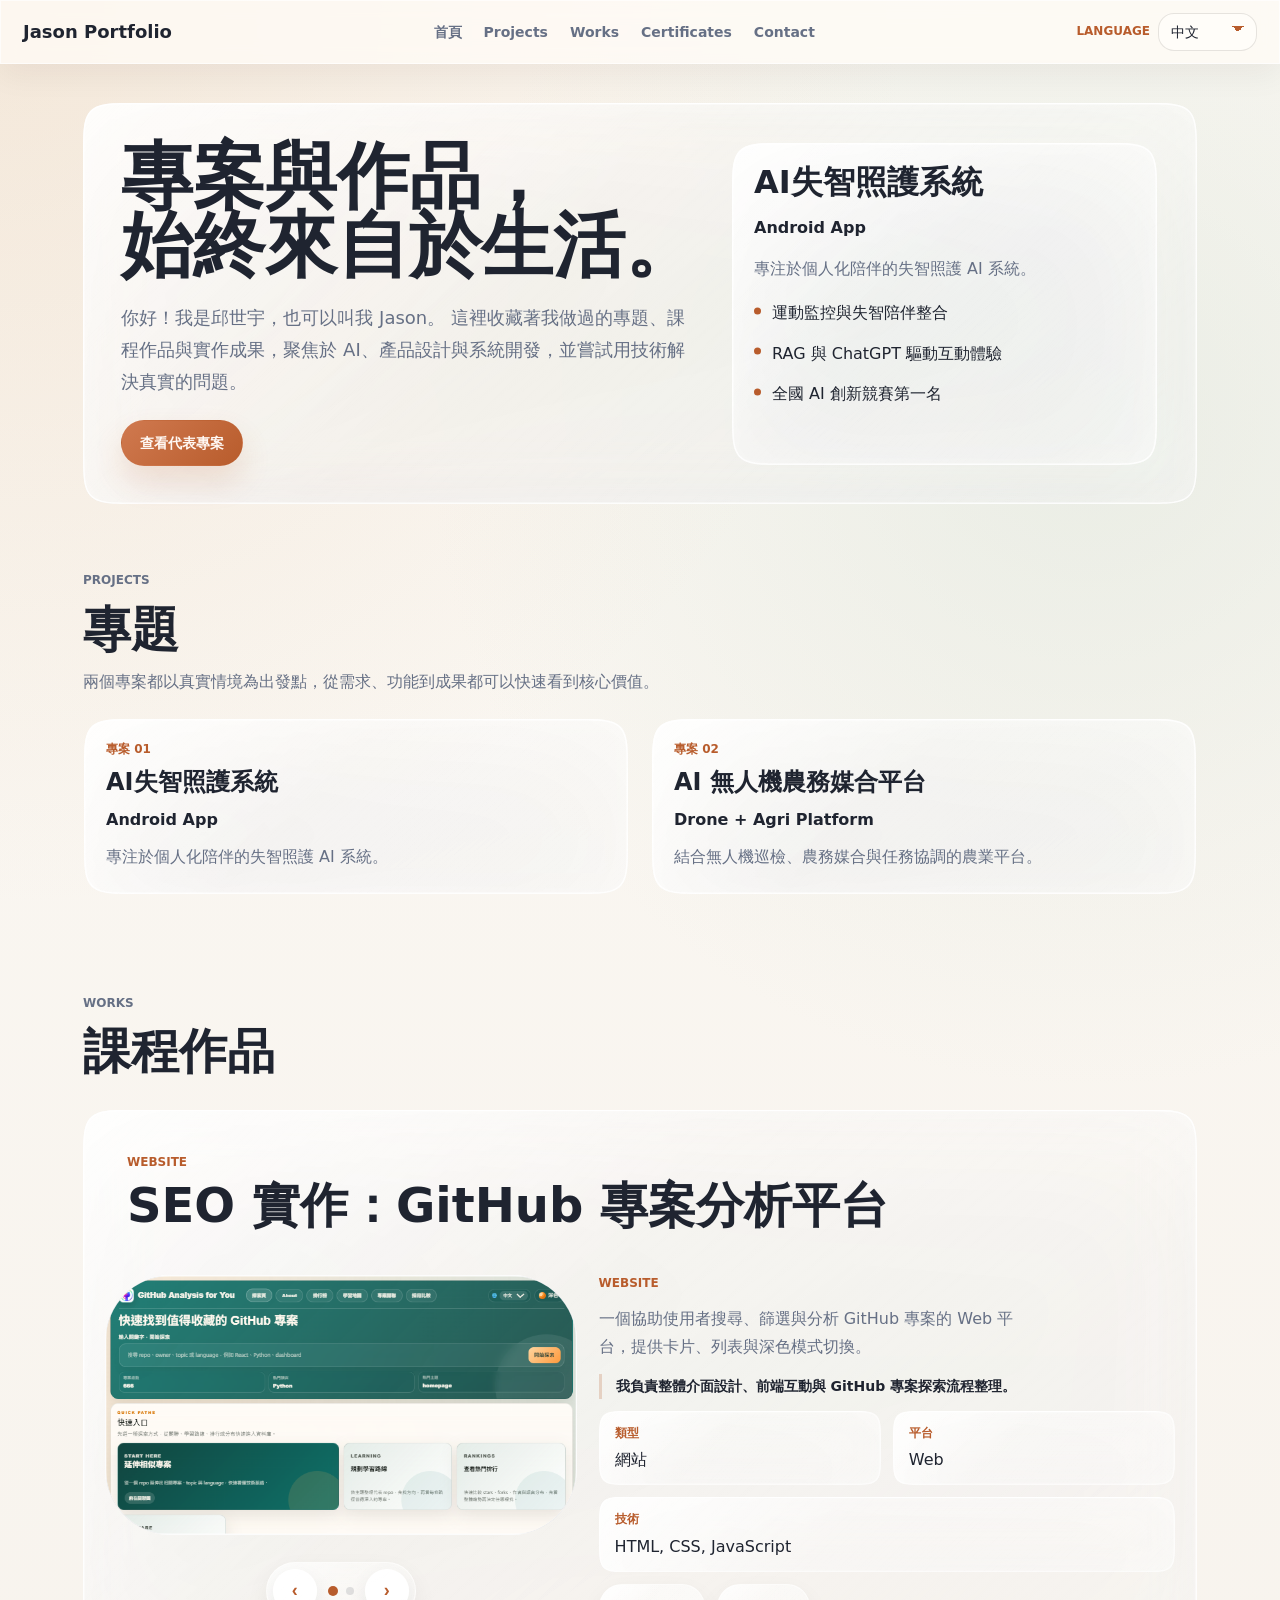
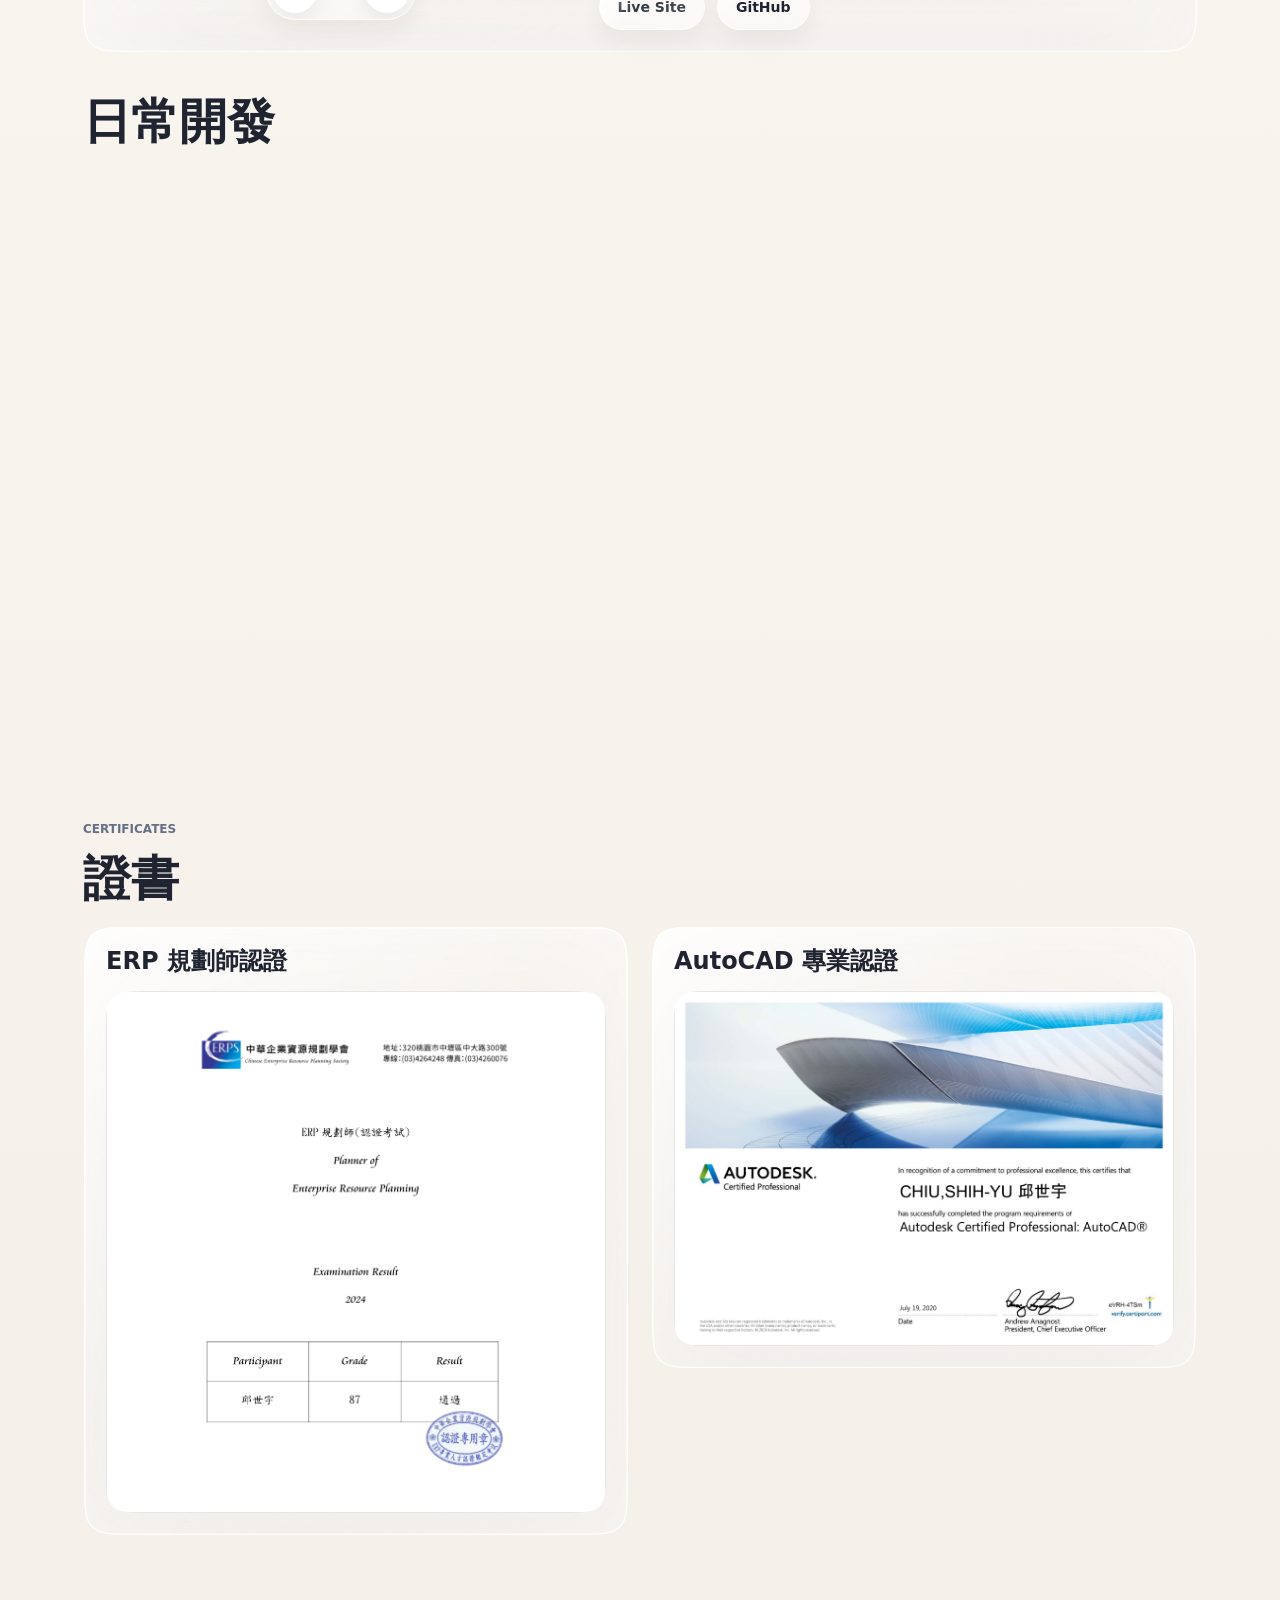
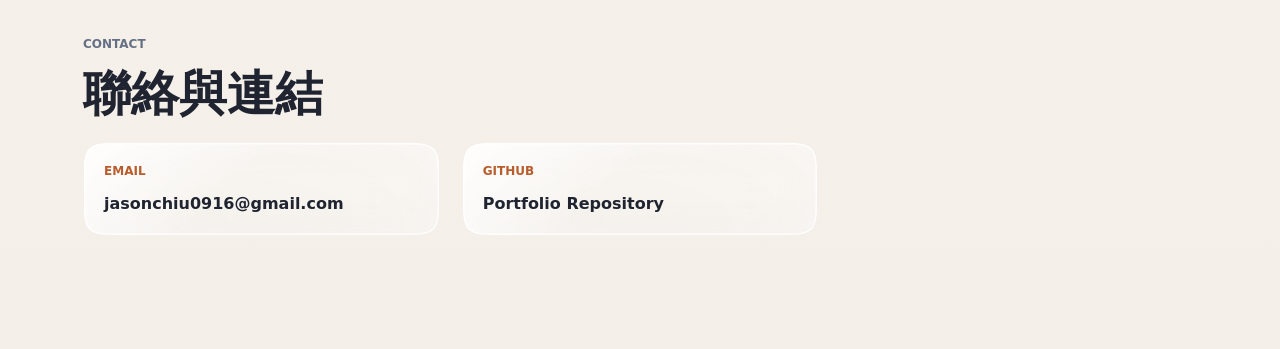
==== commit a5881a65: "new2" ====
--- a/index.html
+++ b/index.html
@@ -12,7 +12,7 @@
     <script>
       document.documentElement.classList.add("js");
     </script>
-    <link rel="stylesheet" href="styles.css?v=28" />
+    <link rel="stylesheet" href="styles.css?v=37" />
   </head>
   <body data-page="home">
     <header class="site-header">
@@ -157,7 +157,7 @@
                       type="button"
                       aria-label="Previous slide"
                     >
-                      ‹
+                      <span class="gallery-control-icon" aria-hidden="true">‹</span>
                     </button>
                     <div
                       class="gallery-dots"
@@ -168,7 +168,7 @@
                       type="button"
                       aria-label="Next slide"
                     >
-                      ›
+                      <span class="gallery-control-icon" aria-hidden="true">›</span>
                     </button>
                   </div>
                 </div>
@@ -198,7 +198,7 @@
                   </dl>
                   <div class="inline-actions">
                     <a
-                      class="text-link"
+                      class="text-link glass-surface "
                       href="https://gitub-analysis-for-you.onrender.com/"
                       target="_blank"
                       rel="noreferrer"
@@ -254,7 +254,7 @@
                       type="button"
                       aria-label="Previous slide"
                     >
-                      ‹
+                      <span class="gallery-control-icon" aria-hidden="true">‹</span>
                     </button>
                     <div
                       class="gallery-dots"
@@ -265,7 +265,7 @@
                       type="button"
                       aria-label="Next slide"
                     >
-                      ›
+                      <span class="gallery-control-icon" aria-hidden="true">›</span>
                     </button>
                   </div>
                 </div>
@@ -391,7 +391,7 @@
       </section>
     </main>
 
-    <script src="squircle.js?v=5"></script>
+    <script src="squircle.js?v=6"></script>
     <script src="script.js?v=18"></script>
   </body>
 </html>
--- a/styles.css
+++ b/styles.css
@@ -30,7 +30,9 @@
   --radius-sm: 16px; /* Small UI elements */
   --radius-control: 16px; /* Form controls */
   --radius-compact: 10px; /* Compact elements */
-  --radius-cta: 999px; /* Pill-shaped buttons */
+  --shape-capsule: 999px; /* Capsule controls and pill buttons */
+  --shape-circle: 50%; /* Circular icon controls */
+  --radius-cta: var(--shape-capsule); /* Legacy alias for pill-shaped buttons */
   --squircle-smoothness: 0.6; /* Squircle curve parameter (0-1 range) */
   /* Layout */
   --container: 1180px; /* Max content width */
@@ -59,6 +61,29 @@
   --glass-hover-shadow: 0 26px 56px rgba(31, 36, 48, 0.16);
   --glass-hover-drop-shadow: drop-shadow(0 26px 56px rgba(31, 36, 48, 0.16));
   --glass-blur: blur(26px) saturate(1.45); /* Backdrop filter settings */
+
+  /* Component Tokens - shared UI contracts */
+  --component-gap-compact: 12px;
+  --component-pad-meta: 14px 16px;
+  --component-pad-role: 14px;
+  --control-height-md: 46px;
+  --control-pad-x-md: 18px;
+  --control-icon-size: 44px;
+  --gallery-controls-inset: 10px;
+  --gallery-controls-gap: 10px;
+  --gallery-controls-padding: 6px;
+  --gallery-dot-size: 8px;
+  --gallery-dot-active-size: 10px;
+  --gallery-dot-gap: 8px;
+  --gallery-dot-track-width: 28px;
+  --accent-rule-width: 3px;
+  --accent-rule-color: rgba(184, 92, 44, 0.22);
+  --glass-control-fill: rgba(255, 255, 255, 0.92);
+  --glass-control-border: rgba(255, 255, 255, 0.78);
+  --glass-control-shadow:
+    inset 0 1px 0 rgba(255, 255, 255, 0.9),
+    0 8px 20px rgba(31, 36, 48, 0.08);
+
   /* Spacing Scale - 8px base */
   --space-2xs: 0.375rem;
   --space-xs: 0.5rem;
@@ -300,7 +325,6 @@
   .work-card-image,
   .work-gallery .gallery-track,
   .squircle-test-card,
-  .gallery-dots button,
   .meta-list div {
     corner-shape: squircle;
   }
@@ -427,8 +451,8 @@
   display: inline-flex;
   align-items: center;
   justify-content: center;
-  min-height: 46px;
-  padding: 0 18px;
+  min-height: var(--control-height-md);
+  padding: 0 var(--control-pad-x-md);
   border-radius: var(--radius-control);
   font-size: var(--text-sm);
   font-weight: var(--font-weight-bold);
@@ -465,7 +489,7 @@
   color: #fff8f3;
   background: linear-gradient(135deg, #d0794f 0%, #b85c2c 100%);
   border: 1px solid transparent;
-  border-radius: var(--radius-cta);
+  border-radius: var(--shape-capsule);
   box-shadow: 0 16px 30px rgba(184, 92, 44, 0.16);
 }
 
@@ -478,8 +502,12 @@
 .button-secondary,
 .text-link {
   color: var(--text);
-  border: 1px solid var(--line);
-  background: rgba(255, 255, 255, 0.82);
+  border: 1px solid var(--glass-border-soft);
+  border-radius: var(--shape-capsule);
+  background: var(--glass-sheen), var(--glass-bg);
+  box-shadow: var(--shadow-soft);
+  backdrop-filter: var(--glass-blur);
+  -webkit-backdrop-filter: var(--glass-blur);
 }
 
 .spotlight-card {
@@ -575,7 +603,7 @@
   top: 0.72em;
   width: 7px;
   height: 7px;
-  border-radius: 50%;
+  border-radius: var(--shape-circle);
   background: var(--accent);
   transform: translateY(-50%);
 }
@@ -851,22 +879,10 @@
 }
 
 .meta-list div.squircle-surface {
-  --squircle-fill: rgba(255, 255, 255, 0.72);
-  --squircle-stroke: rgba(31, 36, 48, 0.08);
-}
-
-.gallery-control.squircle-surface {
-  --squircle-fill: rgba(255, 255, 255, 0.95);
-  --squircle-stroke: transparent;
-}
-
-.gallery-dots button.squircle-surface {
-  --squircle-fill: rgba(255, 255, 255, 0.8);
-  --squircle-stroke: transparent;
-}
-
-.gallery-dots button.squircle-surface.is-active {
-  --squircle-fill: var(--accent);
+  --squircle-fill: var(--glass-bg);
+  --squircle-stroke: var(--glass-border-soft);
+  --squircle-filter-shadow: var(--shadow-drop);
+  --squircle-inner-shadow: var(--glass-inner-shadow);
 }
 
 .work-grid {
@@ -952,6 +968,7 @@
 }
 
 .work-title-header {
+  grid-column: 1 / -1;
   display: grid;
   gap: var(--space-xs);
   padding: var(--space-lg);
@@ -968,7 +985,7 @@
 
 .work-title-header .work-toggle-title {
   color: var(--text);
-  font-size: var(--text-2xl);
+  font-size: var(--text-3xl);
   font-weight: var(--font-weight-bold);
   line-height: var(--leading-title);
   letter-spacing: 0;
@@ -1073,7 +1090,7 @@
 
 .work-gallery {
   position: relative;
-  padding-bottom: 62px;
+  padding-bottom: 64px;
 }
 
 .work-gallery .gallery-track {
@@ -1105,12 +1122,35 @@
 .gallery-bottom-controls {
   position: absolute;
   left: 50%;
-  bottom: 16px;
+  bottom: var(--gallery-controls-inset);
   transform: translateX(-50%);
-  display: flex;
+  display: inline-grid;
+  grid-template-columns: var(--control-icon-size) var(--gallery-dot-track-width) var(--control-icon-size);
   align-items: center;
-  gap: var(--space-sm);
+  gap: var(--gallery-controls-gap);
+  padding: var(--gallery-controls-padding);
+  border: 1px solid var(--glass-border-soft);
+  border-radius: var(--shape-capsule);
+  background: var(--glass-bg);
+  box-shadow: var(--shadow-soft);
+  backdrop-filter: var(--glass-blur);
+  -webkit-backdrop-filter: var(--glass-blur);
+  overflow: hidden;
   z-index: 2;
+}
+
+.gallery-bottom-controls::before {
+  content: "";
+  position: absolute;
+  inset: 0;
+  pointer-events: none;
+  background: var(--glass-sheen);
+  opacity: 0.62;
+}
+
+.gallery-bottom-controls > * {
+  position: relative;
+  z-index: 1;
 }
 
 .gallery-control {
@@ -1120,24 +1160,40 @@
   right: auto;
   bottom: auto;
   transform: none;
-  width: 38px;
-  height: 38px;
-  border: none;
-  border-radius: var(--radius-sm);
-  background: rgba(255, 255, 255, 0.95);
-  backdrop-filter: blur(12px);
-  box-shadow: 0 10px 24px rgba(31, 36, 48, 0.18);
+  width: var(--control-icon-size);
+  height: var(--control-icon-size);
+  padding: 0;
+  border: 1px solid var(--glass-control-border);
+  border-radius: var(--shape-circle);
+  background: var(--glass-control-fill);
+  appearance: none;
+  backdrop-filter: none;
+  box-shadow: var(--glass-control-shadow);
   color: var(--accent);
   font-size: var(--text-lg);
+  font-weight: var(--font-weight-bold);
   cursor: pointer;
   display: grid;
   place-items: center;
+  transition:
+    border-color var(--motion-fast),
+    box-shadow var(--motion-fast),
+    color var(--motion-fast),
+    background-color var(--motion-fast);
+}
+
+.gallery-control-icon {
+  position: relative;
+  z-index: 2;
+  display: block;
+  line-height: 1;
+  transform: translateY(-1px);
 }
 
 .gallery-control:hover,
 .gallery-control:focus-visible {
-  transform: scale(1.08);
-  background: rgba(255, 255, 255, 1);
+  color: var(--text);
+  background: #fff;
 }
 
 .gallery-prev,
@@ -1151,27 +1207,35 @@
   bottom: auto;
   transform: none;
   display: flex;
-  gap: 8px;
+  align-items: center;
+  justify-content: center;
+  gap: var(--gallery-dot-gap);
+  min-width: var(--gallery-dot-track-width);
 }
 
 .gallery-dots button {
-  width: 10px;
-  height: 10px;
-  border-radius: var(--radius-compact);
+  width: var(--gallery-dot-size);
+  height: var(--gallery-dot-size);
+  padding: 0;
+  border-radius: var(--shape-capsule);
   border: none;
-  background: rgba(255, 255, 255, 0.8);
+  background: rgba(31, 36, 48, 0.12);
+  appearance: none;
   cursor: pointer;
   transition:
-    transform var(--motion-fast),
+    width var(--motion-fast),
+    height var(--motion-fast),
     background-color var(--motion-fast);
 }
 
 .gallery-dots button:hover,
 .gallery-dots button:focus-visible {
-  transform: scale(1.15);
+  background: rgba(184, 92, 44, 0.45);
 }
 
 .gallery-dots button.is-active {
+  width: var(--gallery-dot-active-size);
+  height: var(--gallery-dot-active-size);
   background: var(--accent);
 }
 
@@ -1181,13 +1245,13 @@
 
 .work-card-body {
   display: grid;
-  gap: 12px;
+  gap: var(--component-gap-compact);
   min-width: 0;
 }
 
 .work-role {
-  padding-left: 14px;
-  border-left: 3px solid rgba(184, 92, 44, 0.22);
+  padding-left: var(--component-pad-role);
+  border-left: var(--accent-rule-width) solid var(--accent-rule-color);
   color: var(--text);
   font-size: var(--text-sm);
   font-weight: var(--font-weight-semibold);
@@ -1203,7 +1267,7 @@
 .meta-list div {
   display: grid;
   gap: var(--space-2xs);
-  padding: 14px 16px;
+  padding: var(--component-pad-meta);
   border: 1px solid rgba(31, 36, 48, 0.08);
   border-radius: var(--radius-md);
   background: rgba(255, 255, 255, 0.72);
@@ -1213,8 +1277,8 @@
 .meta-list div.glass-surface {
   border: none;
   background: transparent; /* Let glass-surface handle background */
-  padding: 14px 16px; /* Keep padding */
-  border-radius: 0; /* Let squircle-surface handle border-radius */
+  padding: var(--component-pad-meta); /* Keep padding */
+  border-radius: var(--radius-md); /* Radius drives the squircle mask */
 }
 
 .meta-list dd {
@@ -1429,7 +1493,6 @@
 
 .button,
 .text-link,
-.gallery-control,
 .contact-card {
   transition:
     transform var(--motion-fast),
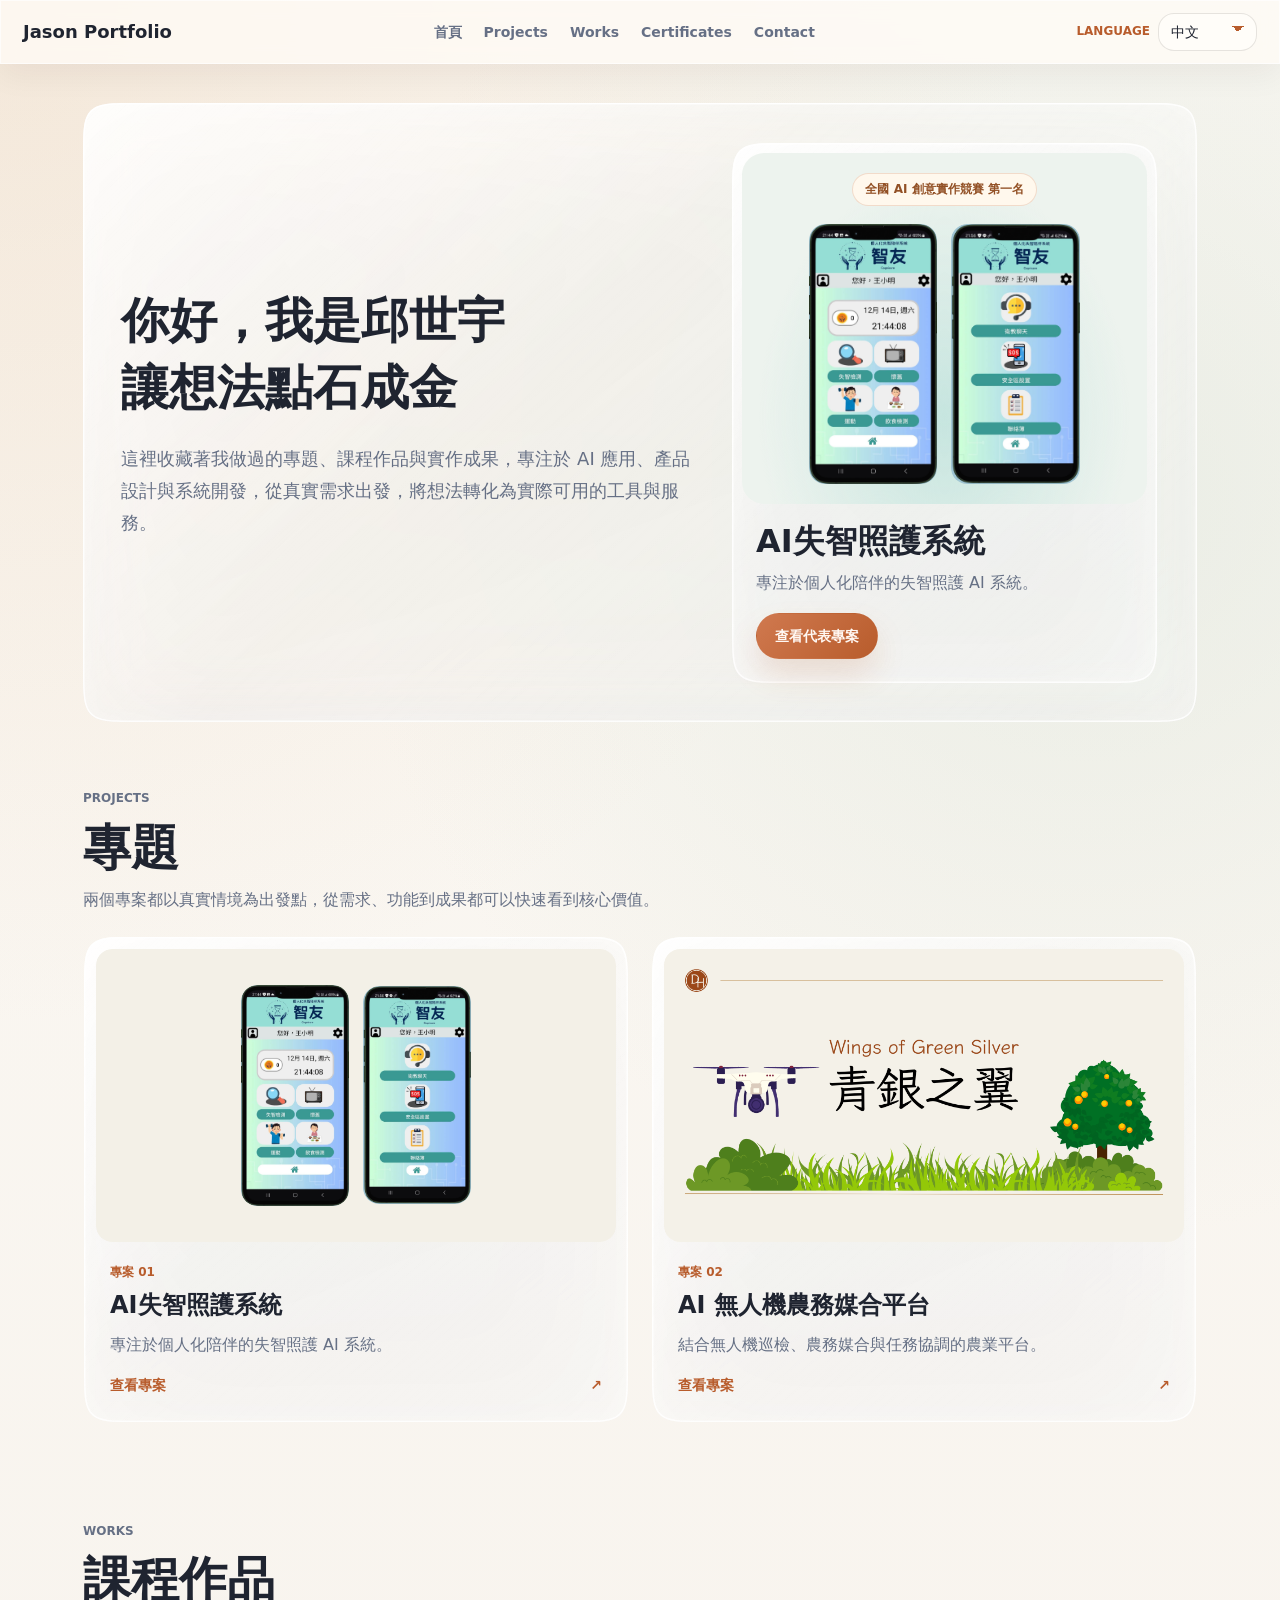
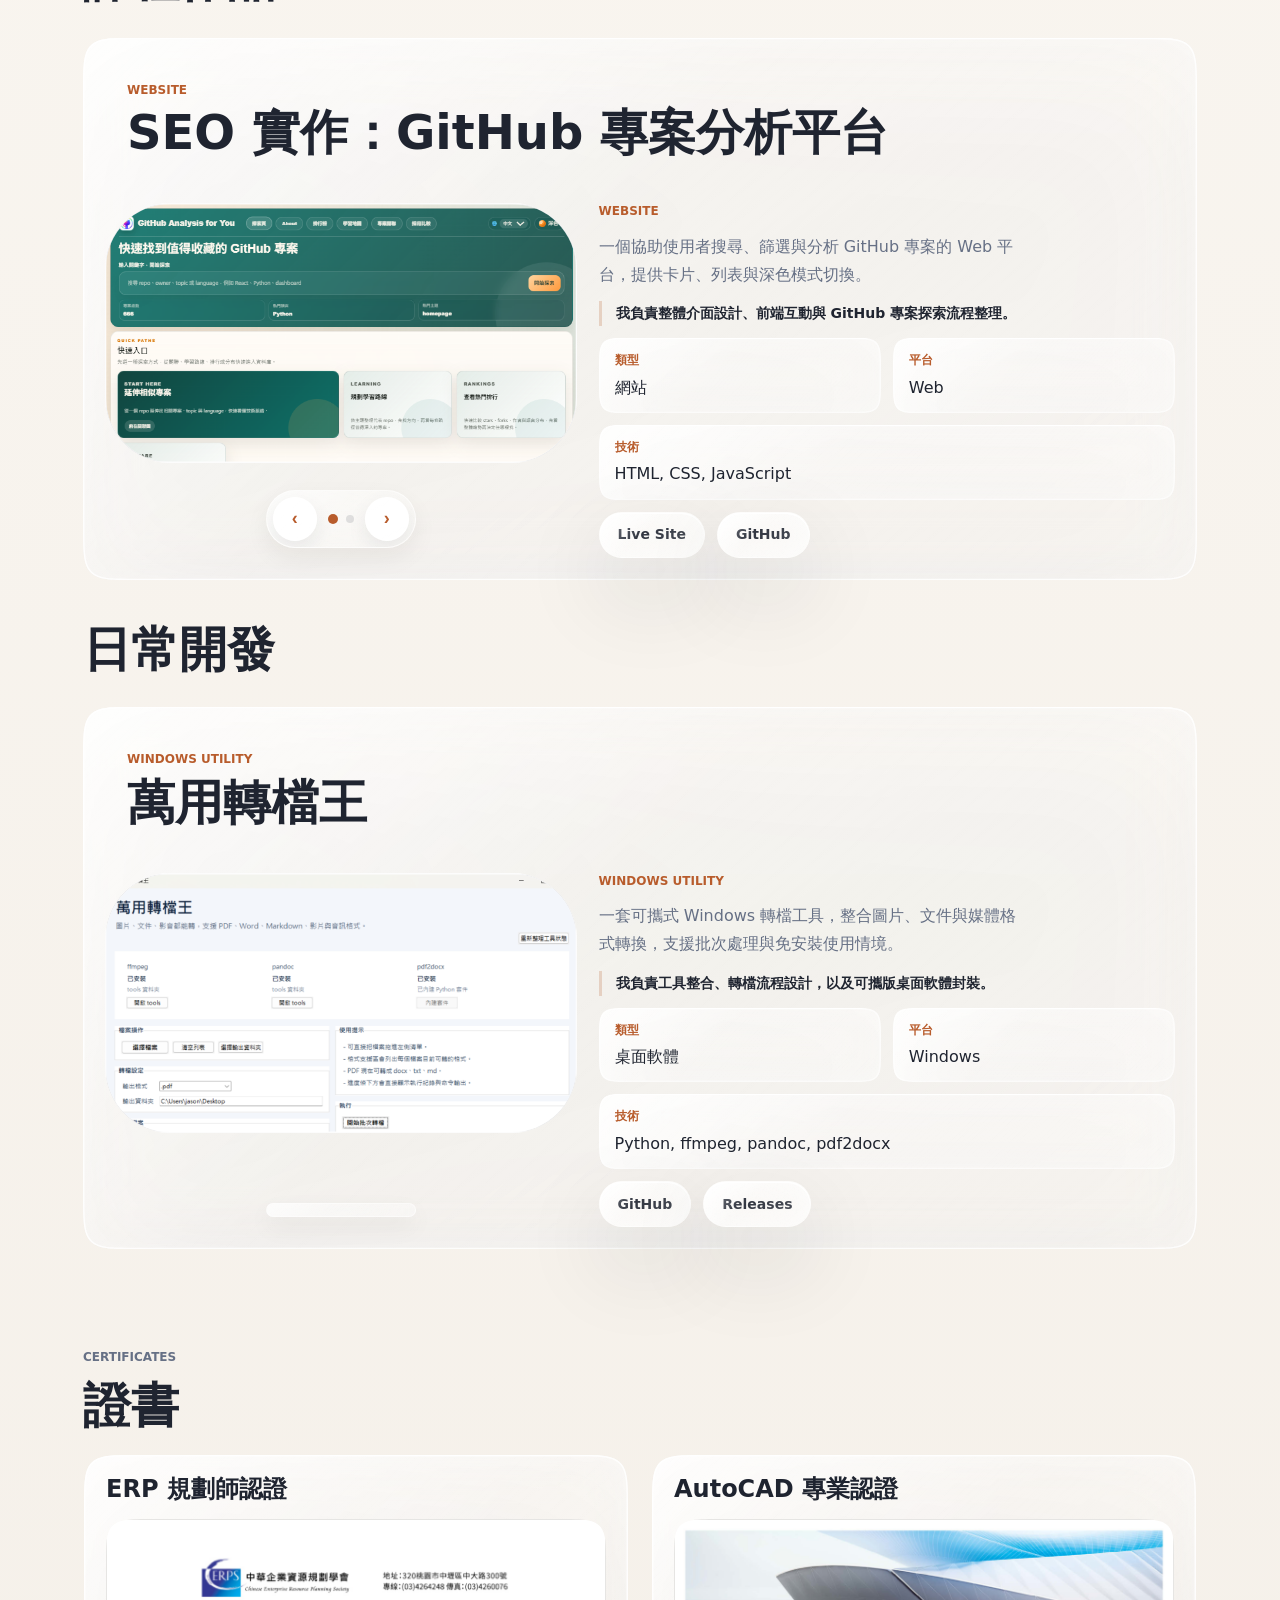
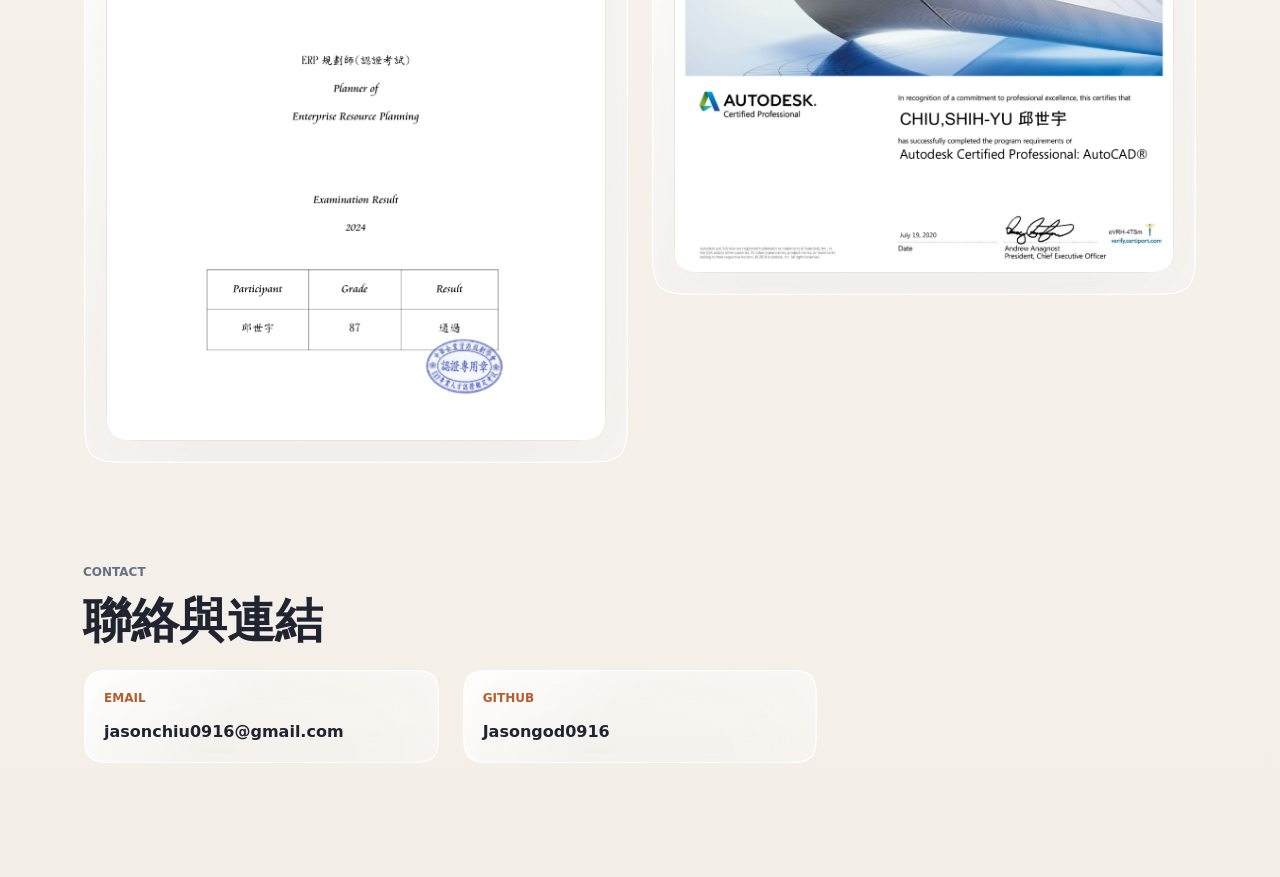
==== commit ec2940ca: "Project Design Revisions" ====
--- a/index.html
+++ b/index.html
@@ -12,7 +12,7 @@
     <script>
       document.documentElement.classList.add("js");
     </script>
-    <link rel="stylesheet" href="styles.css?v=37" />
+    <link rel="stylesheet" href="styles.css?v=45" />
   </head>
   <body data-page="home">
     <header class="site-header">
@@ -48,38 +48,32 @@
         <div class="hero-copy">
           <h1 class="hero-title">
             <span class="hero-title-line" data-i18n="homeHeroTitleLine1"
-              >專案與作品，</span
+              >你好，我是邱世宇</span
             >
             <span class="hero-title-line" data-i18n="homeHeroTitleLine2"
-              >始終來自於生活。</span
+              >讓想法點石成金</span
             >
           </h1>
           <p class="hero-lead" data-i18n="homeHeroLead">
-            你好！我是邱世宇，也可以叫我 Jason。
-            這裡收藏著我做過的專題、課程作品與實作成果，聚焦於
-            AI、產品設計與系統開發，並嘗試用技術解決真實的問題。
+            這裡收藏著我做過的專題、課程作品與實作成果，專注於 AI 應用、產品設計與系統開發，從真實需求出發，將想法轉化為實際可用的工具與服務。
           </p>
-          <div class="hero-actions">
-            <a
-              class="button button-primary"
-              href="project_1.html"
-              data-i18n="homePrimaryCta"
-              >查看代表專案</a
-            >
+        </div>
+
+        <a class="spotlight-card glass-surface reveal" href="project_1.html">
+          <div class="spotlight-visual">
+            <span class="spotlight-award" data-i18n="spotlightAward">全國 AI 創意實作競賽 第一名</span>
+            <div class="spotlight-screens">
+              <img class="spotlight-app" src="assets/works/cognicare-app.png" width="313" height="638" alt="智友 App 首頁：失智檢測、懷舊、運動與飲食檢測" />
+              <img class="spotlight-app" src="assets/works/cognicare-services.png" width="318" height="641" alt="智友 App 服務畫面：衛教聊天、安全區設置與聯絡簿" />
+            </div>
           </div>
-        </div>
-
-        <a class="spotlight-card glass-surface reveal" href="project_1.html">
+          <div class="spotlight-copy">
           <h2 data-i18n="project1Title">AI失智照護系統</h2>
-          <p class="spotlight-meta" data-i18n="project1Meta">Android AI App</p>
           <p class="spotlight-description" data-i18n="project1Summary">
-            結合即時監控與個人化陪伴的失智照護 AI 系統。
+            專注於個人化陪伴的失智照護 AI 系統。
           </p>
-          <ul class="spotlight-points">
-            <li data-i18n="homeProject1Point1">即時監控與失智陪伴整合</li>
-            <li data-i18n="homeProject1Point2">RAG 與 ChatGPT 驅動互動體驗</li>
-            <li data-i18n="homeProject1Point3">全國 AI 創新競賽第一名</li>
-          </ul>
+          <span class="button button-primary spotlight-cta" data-i18n="homePrimaryCta">查看代表專案</span>
+          </div>
         </a>
       </section>
 
@@ -93,24 +87,30 @@
         </div>
 
         <div class="project-grid">
-          <a class="project-card glass-surface reveal" href="project_1.html">
-            <span class="card-tag" data-i18n="project01Tag">專案 01</span>
-            <h3 data-i18n="project1Title">AI失智照護系統</h3>
-            <p class="card-meta" data-i18n="project1Meta">Android AI App</p>
-            <p class="card-description" data-i18n="project1Summary">
-              結合即時監控與個人化陪伴的失智照護 AI 系統。
-            </p>
+          <a class="project-card project-image-card glass-surface reveal" href="project_1.html">
+            <div class="project-cover project-cover-apps">
+              <div class="spotlight-screens">
+                <img class="spotlight-app" src="assets/works/cognicare-app.png" width="313" height="638" alt="智友 App 首頁" loading="lazy" />
+                <img class="spotlight-app" src="assets/works/cognicare-services.png" width="318" height="641" alt="智友 App 衛教聊天與安全區服務" loading="lazy" />
+              </div>
+            </div>
+            <div class="project-image-copy">
+              <span class="card-tag" data-i18n="project01Tag">專案 01</span>
+              <h3 data-i18n="project1Title">AI失智照護系統</h3>
+              <p class="card-description" data-i18n="project1Summary">專注於個人化陪伴的失智照護 AI 系統。</p>
+              <span class="spotlight-link"><span data-i18n="spotlightCta">查看專案</span><span aria-hidden="true">↗</span></span>
+            </div>
           </a>
-
-          <a class="project-card glass-surface reveal" href="project_2.html">
-            <span class="card-tag" data-i18n="project02Tag">專案 02</span>
-            <h3 data-i18n="project2Title">AI 無人機農務媒合平台</h3>
-            <p class="card-meta" data-i18n="project2Meta">
-              Drone + Agri Platform
-            </p>
-            <p class="card-description" data-i18n="project2Summary">
-              結合無人機巡檢、農務媒合與任務協調的農業平台。
-            </p>
+          <a class="project-card project-image-card glass-surface reveal" href="project_2.html">
+            <div class="project-cover">
+              <img class="project-cover-image" src="assets/works/wings-of-green-silver.png" width="1920" height="1080" alt="青銀之翼 Wings of Green Silver：無人機與農業主題專案封面" loading="lazy" />
+            </div>
+            <div class="project-image-copy">
+              <span class="card-tag" data-i18n="project02Tag">專案 02</span>
+              <h3 data-i18n="project2Title">AI 無人機農務媒合平台</h3>
+              <p class="card-description" data-i18n="project2Summary">結合無人機巡檢、農務媒合與任務協調的農業平台。</p>
+              <span class="spotlight-link"><span data-i18n="spotlightCta">查看專案</span><span aria-hidden="true">↗</span></span>
+            </div>
           </a>
         </div>
       </section>
@@ -198,7 +198,7 @@
                   </dl>
                   <div class="inline-actions">
                     <a
-                      class="text-link glass-surface "
+                      class="text-link glass-surface glass-capsule"
                       href="https://gitub-analysis-for-you.onrender.com/"
                       target="_blank"
                       rel="noreferrer"
@@ -206,7 +206,7 @@
                       >Live Site</a
                     >
                     <a
-                      class="text-link"
+                      class="text-link glass-surface glass-capsule"
                       href="https://github.com/Jasongod0916/Gitub_Analysis_for_You"
                       target="_blank"
                       rel="noreferrer"
@@ -297,14 +297,14 @@
                   </dl>
                   <div class="inline-actions">
                     <a
-                      class="text-link"
+                      class="text-link glass-surface glass-capsule"
                       href="https://github.com/Jasongod0916/WanyongConverter"
                       target="_blank"
                       rel="noreferrer"
                       >GitHub</a
                     >
                     <a
-                      class="text-link"
+                      class="text-link glass-surface glass-capsule"
                       href="https://github.com/Jasongod0916/WanyongConverter/releases"
                       target="_blank"
                       rel="noreferrer"
@@ -378,20 +378,20 @@
           </a>
           <a
             class="contact-card glass-surface"
-            href="https://github.com/Jasongod0916/portfolio"
+            href="https://github.com/Jasongod0916"
             target="_blank"
             rel="noreferrer"
           >
             <span class="contact-label">GitHub</span>
             <strong data-i18n="githubPortfolioLabel"
-              >Portfolio Repository</strong
+              >Jasongod0916</strong
             >
           </a>
         </div>
       </section>
     </main>
 
-    <script src="squircle.js?v=6"></script>
-    <script src="script.js?v=18"></script>
+    <script src="squircle.js?v=8"></script>
+    <script src="script.js?v=25"></script>
   </body>
 </html>
--- a/styles.css
+++ b/styles.css
@@ -396,6 +396,11 @@
   font-weight: var(--font-weight-black);
 }
 
+.hero-section .hero-title {
+  font-size: var(--text-3xl);
+  line-height: 1.4;
+}
+
 .hero-title-line {
   display: block;
 }
@@ -525,6 +530,122 @@
     var(--surface);
 }
 
+.spotlight-card:has(.spotlight-visual) {
+  padding: 10px;
+  gap: 0;
+  overflow: hidden;
+}
+
+.spotlight-visual {
+  display: grid;
+  justify-items: center;
+  gap: 18px;
+  padding: 20px 16px;
+  border-radius: 22px;
+  background: radial-gradient(ellipse at 50% 75%, #c6e5df, transparent 65%), #edf3ee;
+}
+
+.spotlight-award {
+  padding: 7px 12px;
+  border: 1px solid rgba(184, 92, 44, 0.18);
+  border-radius: 999px;
+  background: #fff8ed;
+  color: #925025;
+  font-size: 12px;
+  font-weight: 700;
+  text-align: center;
+}
+
+.spotlight-screens {
+  display: flex;
+  justify-content: center;
+  align-items: center;
+  gap: 14px;
+  width: 100%;
+  min-width: 0;
+}
+
+.spotlight-app,
+.spotlight-app.squircle-mask-direct {
+  border-radius: var(--radius-sm);
+  display: block;
+  width: auto;
+  height: 260px;
+  max-width: calc((100% - 14px) / 2);
+  object-fit: contain;
+  filter: drop-shadow(0 12px 14px rgba(27, 58, 52, 0.18));
+}
+
+.spotlight-copy {
+  display: grid;
+  gap: 10px;
+  padding: 20px 14px 14px;
+}
+
+.spotlight-cta {
+  justify-self: start;
+  margin-top: 6px;
+}
+
+.spotlight-link {
+  display: flex;
+  justify-content: space-between;
+  align-items: center;
+  color: var(--accent);
+  font-size: var(--text-sm);
+  font-weight: 700;
+  margin-top: 4px;
+}
+
+.project-card.project-image-card {
+  padding: 12px;
+  gap: 0;
+  grid-template-rows: auto 1fr;
+}
+
+.project-cover,
+.project-cover.squircle-mask-direct {
+  border-radius: var(--radius-sm);
+  aspect-ratio: 16 / 9;
+  overflow: hidden;
+  background: #f3f0e7;
+  min-width: 0;
+}
+
+.project-cover-apps {
+  display: grid;
+  place-items: center;
+  background: radial-gradient(ellipse at 50% 80%, #c6e5df, transparent 70%), #edf3ee;
+}
+
+.project-cover-apps .spotlight-screens {
+  height: 100%;
+  padding: 14px;
+}
+
+.project-cover-apps .spotlight-app {
+  height: auto;
+  width: 22%;
+}
+
+.project-cover-image {
+  display: block;
+  width: 100%;
+  height: 100%;
+  object-fit: contain;
+}
+
+.project-image-copy {
+  display: grid;
+  gap: 12px;
+  padding: 22px 14px 14px;
+  grid-template-rows: auto auto 1fr auto;
+}
+
+.project-image-copy h3 {
+  max-width: none;
+}
+
 .spotlight-topline {
   display: flex;
   align-items: center;
@@ -733,6 +854,18 @@
   /* Backdrop blur creates the frosted glass effect by blurring content behind */
   backdrop-filter: var(--glass-blur);
   -webkit-backdrop-filter: var(--glass-blur); /* Safari support */
+}
+
+.glass-surface.glass-capsule {
+  border-radius: var(--shape-capsule);
+  corner-shape: round;
+  overflow: hidden;
+  box-shadow: var(--glass-shadow), var(--glass-inner-shadow);
+}
+
+.glass-surface.glass-capsule::before {
+  border-radius: inherit;
+  corner-shape: round;
 }
 
 /* Shine overlay layer - creates surface light reflection */
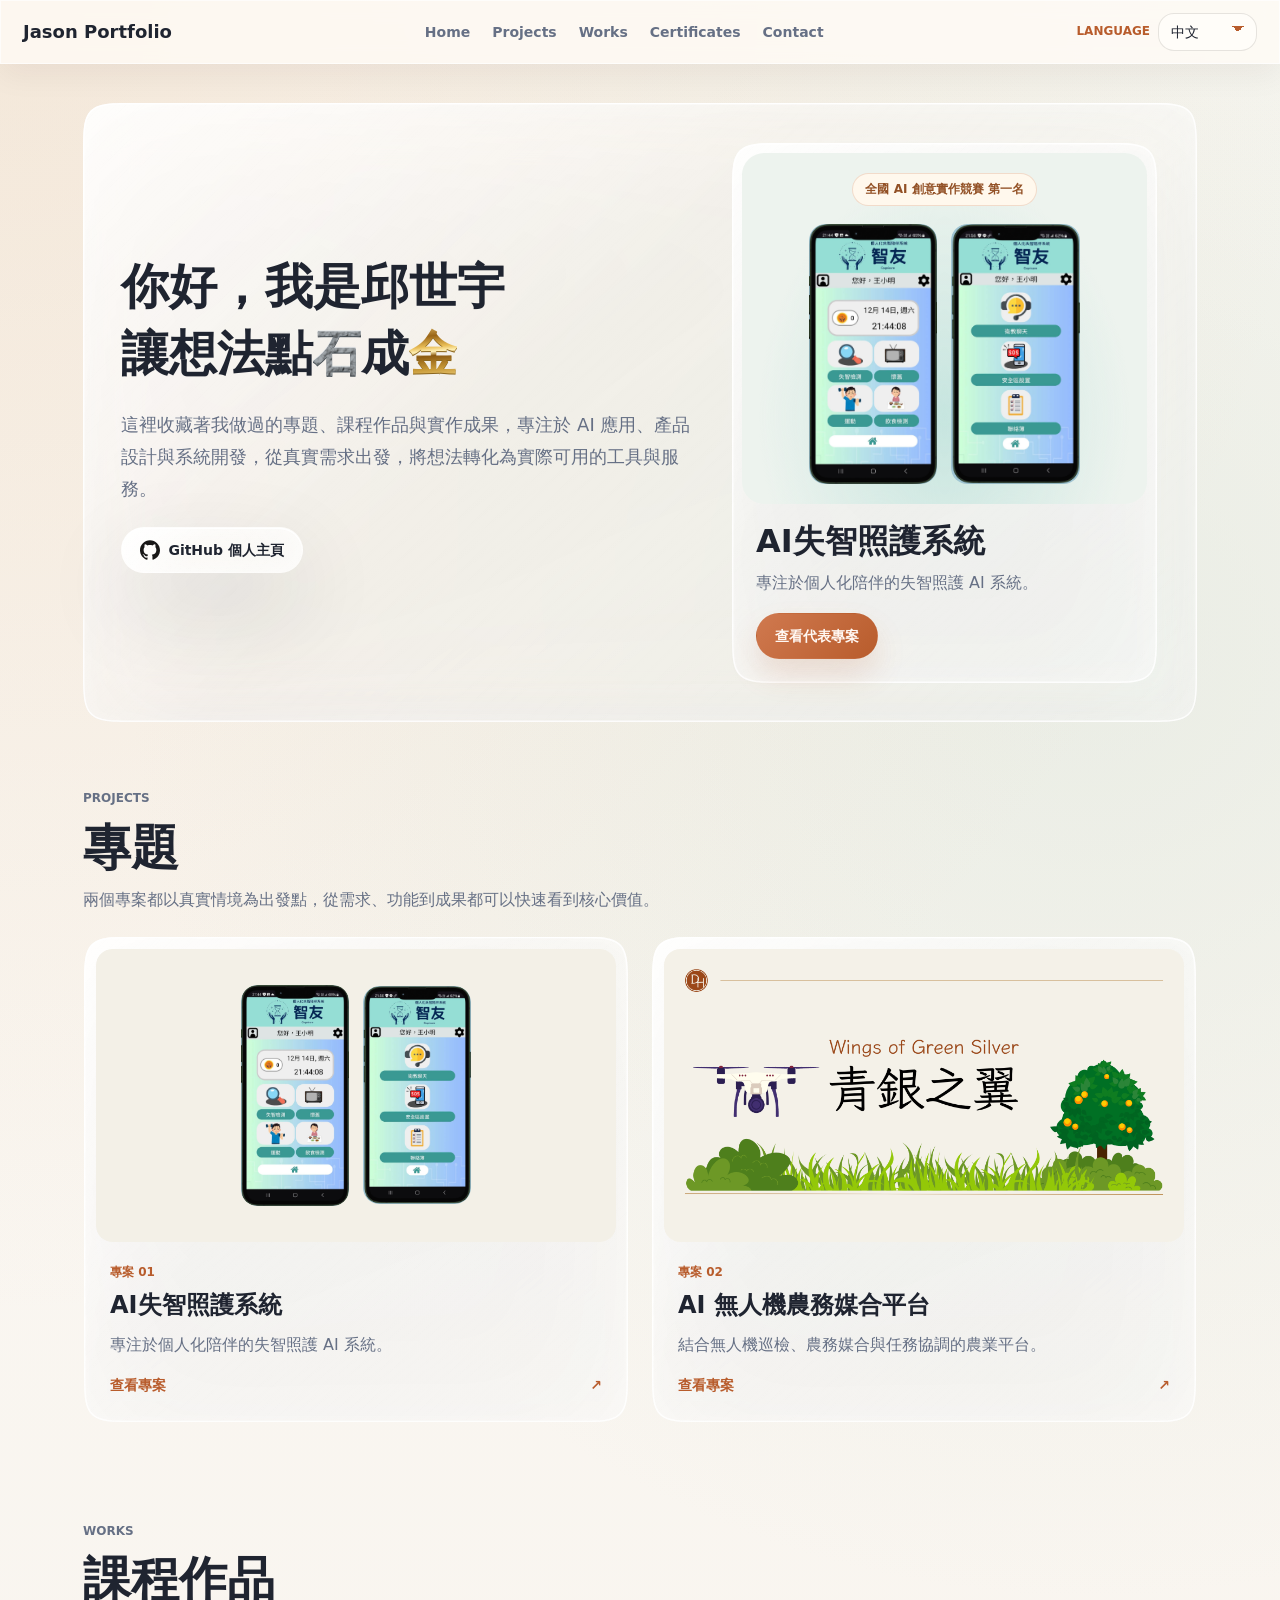
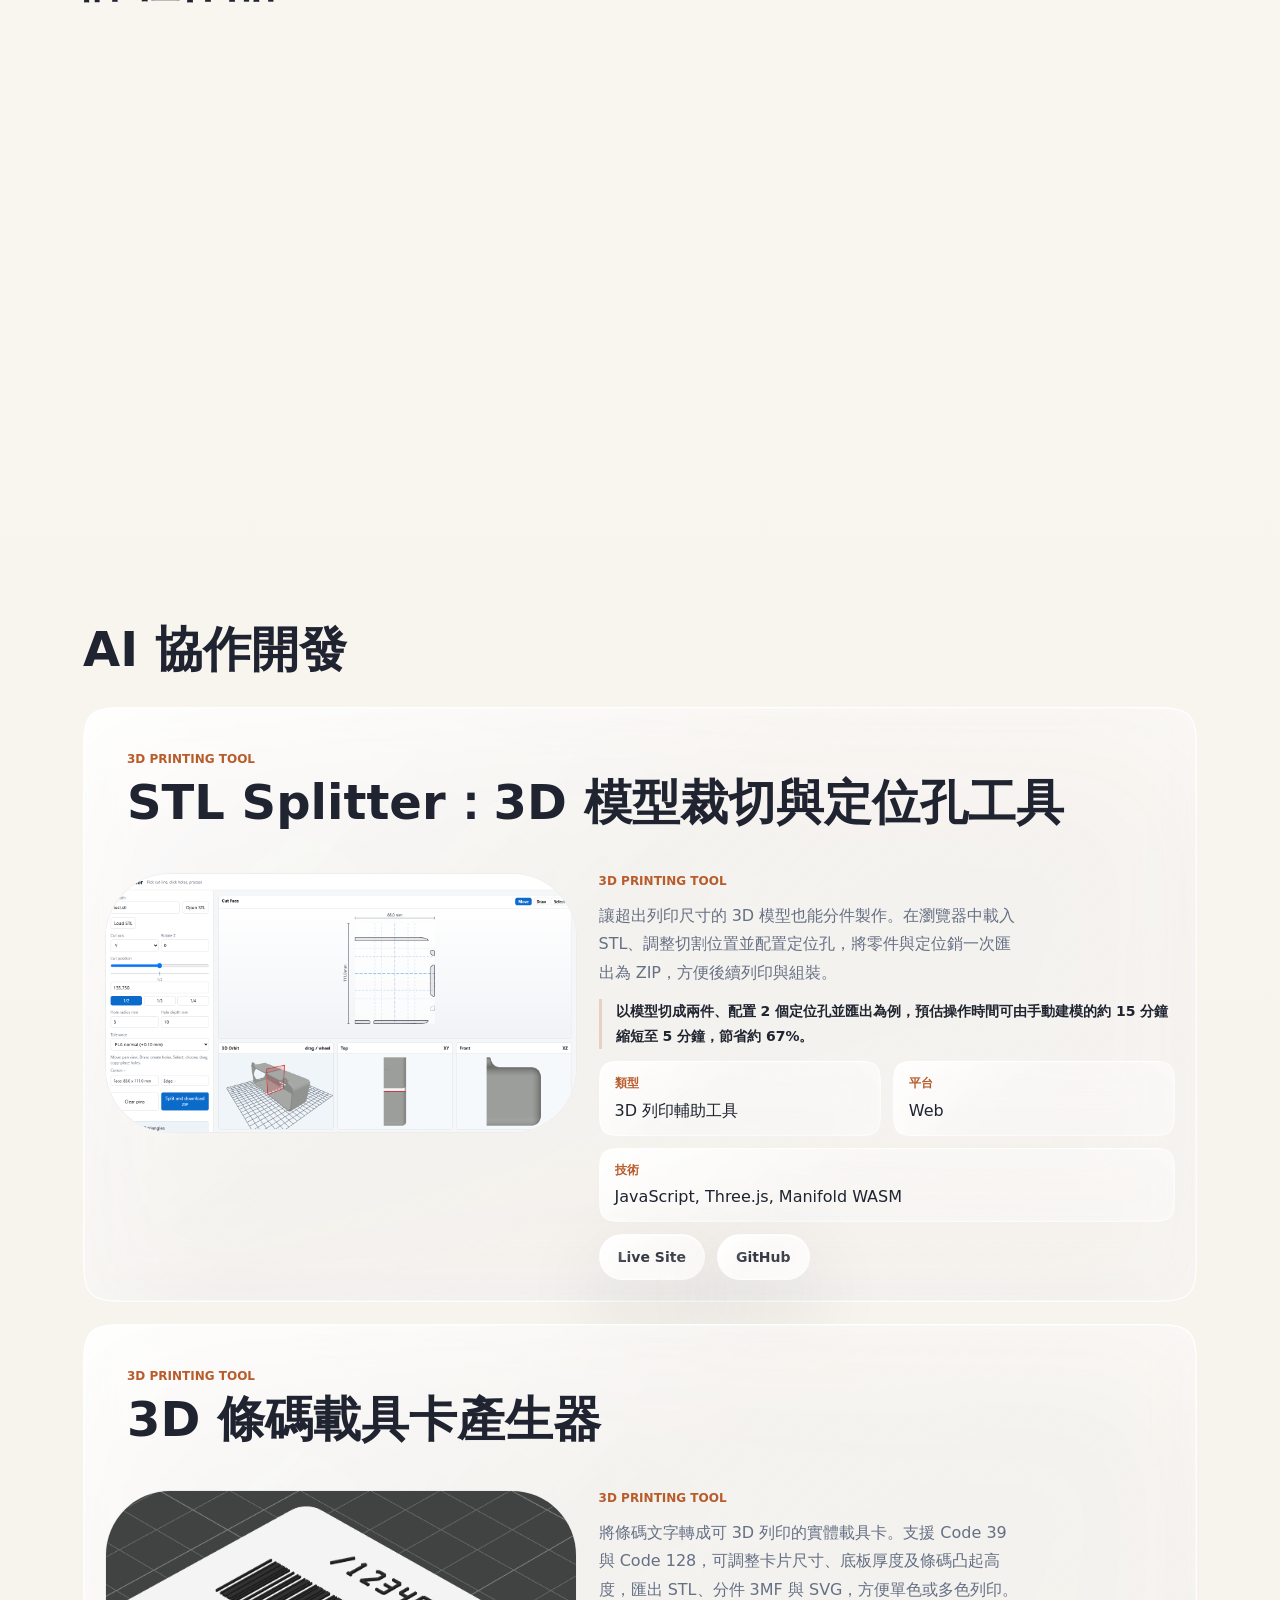
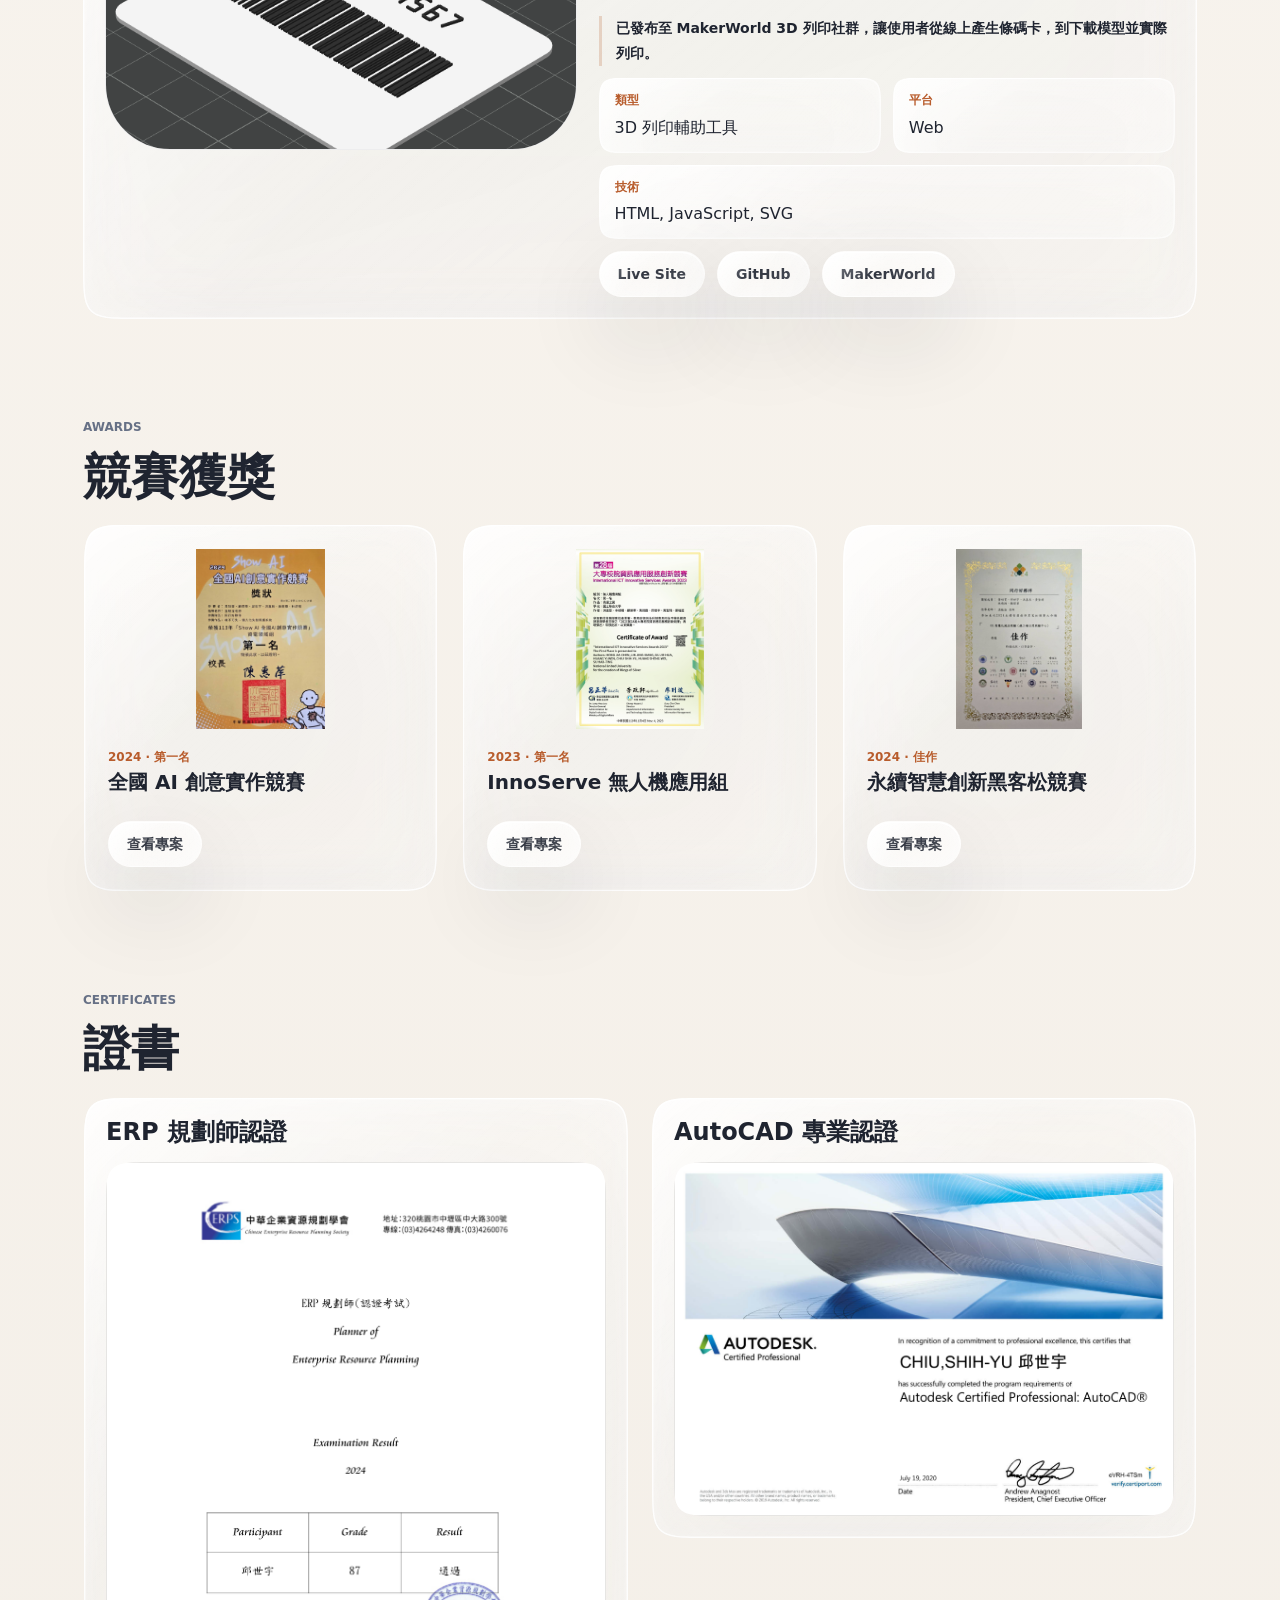
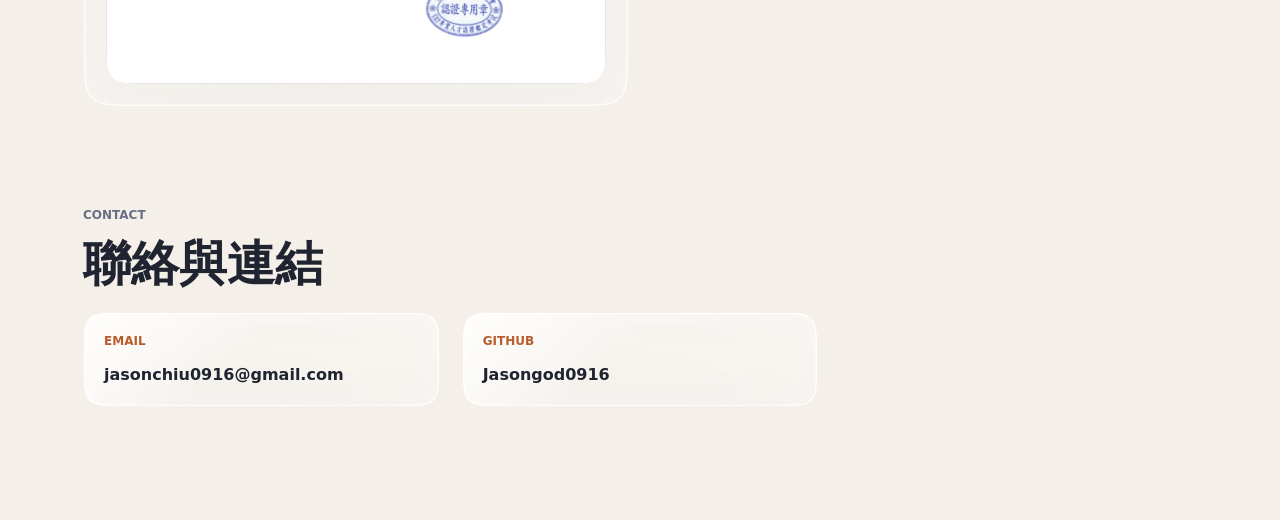
==== commit 57c6c7c9: "Update portfolio projects, awards, shared image previews and hero materials" ====
--- a/index.html
+++ b/index.html
@@ -12,7 +12,7 @@
     <script>
       document.documentElement.classList.add("js");
     </script>
-    <link rel="stylesheet" href="styles.css?v=45" />
+    <link rel="stylesheet" href="styles.css?v=52" />
   </head>
   <body data-page="home">
     <header class="site-header">
@@ -20,7 +20,7 @@
         <a class="site-brand" href="index.html">Jason Portfolio</a>
 
         <nav class="top-nav" aria-label="Primary">
-          <a href="#home" data-i18n="navHome">首頁</a>
+          <a href="#home" data-i18n="navHome">Home</a>
           <a href="#projects" data-i18n="navProjects">Projects</a>
           <a href="#works" data-i18n="navWorks">Works</a>
           <a href="#certificates" data-i18n="navCertificates">Certificates</a>
@@ -51,12 +51,19 @@
               >你好，我是邱世宇</span
             >
             <span class="hero-title-line" data-i18n="homeHeroTitleLine2"
-              >讓想法點石成金</span
+              >讓想法點<span class="hero-material hero-material-stone">石</span>成<span class="hero-material hero-material-gold">金</span></span
             >
           </h1>
           <p class="hero-lead" data-i18n="homeHeroLead">
             這裡收藏著我做過的專題、課程作品與實作成果，專注於 AI 應用、產品設計與系統開發，從真實需求出發，將想法轉化為實際可用的工具與服務。
           </p>
+          <div class="hero-actions">
+            <a class="text-link glass-surface glass-capsule hero-github-link"
+              href="https://github.com/Jasongod0916" target="_blank" rel="noreferrer">
+              <img src="assets/icons/github.svg" width="20" height="20" alt="" aria-hidden="true" />
+              <span data-i18n="homeGithubCta">GitHub 個人主頁</span>
+            </a>
+          </div>
         </div>
 
         <a class="spotlight-card glass-surface reveal" href="project_1.html">
@@ -139,13 +146,13 @@
                 >
                   <div class="gallery-track">
                     <img
-                      class="work-card-image work-slide is-active"
+                      class="work-card-image work-slide is-active" data-image-preview
                       src="assets/works/work2/1.png"
                       alt="GitHub SEO 專案分析平台 截圖 1"
                       loading="lazy"
                     />
                     <img
-                      class="work-card-image work-slide"
+                      class="work-card-image work-slide" data-image-preview
                       src="assets/works/work2/2.png"
                       alt="GitHub SEO 專案分析平台 截圖 2"
                       loading="lazy"
@@ -220,11 +227,84 @@
         </div>
         <div class="section-heading">
           <p></p>
-          <h2 data-i18n="worksSubsectionTitle">日常開發</h2>
+          <h2 data-i18n="worksSubsectionTitle">AI 協作開發</h2>
         </div>
         <div class="work-group">
           <div class="work-grid">
-            <article class="work-accordion reveal" id="work-wanyongconverter">
+            <article class="work-accordion reveal" id="work-stl-split-and-pin">
+              <div class="work-card glass-surface squircle-surface">
+                <div class="work-title-header">
+                  <span class="work-toggle-tag" data-i18n="work3Tag">3D Printing Tool</span>
+                  <h2 class="work-toggle-title" data-i18n="work3Title">STL Splitter：3D 模型裁切與定位孔工具</h2>
+                </div>
+                <div class="work-card-media">
+                  <img class="work-card-image" data-image-preview src="assets/works/stl-split-and-pin/preview.png"
+                    alt="STL Splitter showing a loaded model, cut face, and 3D views" loading="lazy" />
+                </div>
+                <div class="work-card-body">
+                  <span class="card-tag" data-i18n="work3Tag">3D Printing Tool</span>
+                  <h3 data-i18n="work3Title">STL Splitter：3D 模型裁切與定位孔工具</h3>
+                  <p class="card-description" data-i18n="work3Description">讓超出列印尺寸的 3D 模型也能分件製作。在瀏覽器中載入 STL、調整切割位置並配置定位孔，將零件與定位銷一次匯出為 ZIP，方便後續列印與組裝。</p>
+                  <p class="work-role" data-i18n="work3Efficiency">以模型切成兩件、配置 2 個定位孔並匯出為例，預估操作時間可由手動建模的約 15 分鐘縮短至 5 分鐘，節省約 67%。</p>
+                  <dl class="meta-list">
+                    <div class="glass-surface squircle-surface">
+                      <dt data-i18n="typeLabel">類型</dt>
+                      <dd data-i18n="work3Type">3D 列印輔助工具</dd>
+                    </div>
+                    <div class="glass-surface squircle-surface">
+                      <dt data-i18n="platformLabel">平台</dt>
+                      <dd>Web</dd>
+                    </div>
+                    <div class="meta-list-wide glass-surface squircle-surface">
+                      <dt data-i18n="techLabel">技術</dt>
+                      <dd>JavaScript, Three.js, Manifold WASM</dd>
+                    </div>
+                  </dl>
+                  <div class="inline-actions">
+                    <a class="text-link glass-surface glass-capsule" href="https://jasongod0916.github.io/stl-split-and-pin/" target="_blank" rel="noreferrer" data-i18n="liveSite">Live Site</a>
+                    <a class="text-link glass-surface glass-capsule" href="https://github.com/Jasongod0916/stl-split-and-pin" target="_blank" rel="noreferrer">GitHub</a>
+                  </div>
+                </div>
+              </div>
+            </article>
+            <article class="work-accordion reveal" id="work-barcode-3d-carrier-converter">
+              <div class="work-card glass-surface squircle-surface">
+                <div class="work-title-header">
+                  <span class="work-toggle-tag" data-i18n="work4Tag">3D Printing Tool</span>
+                  <h2 class="work-toggle-title" data-i18n="work4Title">3D 條碼載具卡產生器</h2>
+                </div>
+                <div class="work-card-media">
+                  <img class="work-card-image" data-image-preview src="assets/works/barcode-3d-carrier-converter/preview.png"
+                    alt="3D printable carrier card with raised barcode and carrier number" loading="lazy" />
+                </div>
+                <div class="work-card-body">
+                  <span class="card-tag" data-i18n="work4Tag">3D Printing Tool</span>
+                  <h3 data-i18n="work4Title">3D 條碼載具卡產生器</h3>
+                  <p class="card-description" data-i18n="work4Description">將條碼文字轉成可 3D 列印的實體載具卡。支援 Code 39 與 Code 128，可調整卡片尺寸、底板厚度及條碼凸起高度，匯出 STL、分件 3MF 與 SVG，方便單色或多色列印。</p>
+                  <p class="work-role" data-i18n="work4Community">已發布至 MakerWorld 3D 列印社群，讓使用者從線上產生條碼卡，到下載模型並實際列印。</p>
+                  <dl class="meta-list">
+                    <div class="glass-surface squircle-surface">
+                      <dt data-i18n="typeLabel">類型</dt>
+                      <dd data-i18n="work4Type">3D 列印輔助工具</dd>
+                    </div>
+                    <div class="glass-surface squircle-surface">
+                      <dt data-i18n="platformLabel">平台</dt>
+                      <dd>Web</dd>
+                    </div>
+                    <div class="meta-list-wide glass-surface squircle-surface">
+                      <dt data-i18n="techLabel">技術</dt>
+                      <dd>HTML, JavaScript, SVG</dd>
+                    </div>
+                  </dl>
+                  <div class="inline-actions">
+                    <a class="text-link glass-surface glass-capsule" href="https://jasongod0916.github.io/barcode-3d-carrier-converter/" target="_blank" rel="noreferrer" data-i18n="liveSite">Live Site</a>
+                    <a class="text-link glass-surface glass-capsule" href="https://github.com/Jasongod0916/barcode-3d-carrier-converter" target="_blank" rel="noreferrer">GitHub</a>
+                    <a class="text-link glass-surface glass-capsule" href="https://makerworld.com/zh/models/3058397-customizable-3d-barcode-card-generator-support-for#profileId-3441298" target="_blank" rel="noreferrer">MakerWorld</a>
+                  </div>
+                </div>
+              </div>
+            </article>
+            <article class="work-accordion reveal" id="work-wanyongconverter" hidden>
               <div class="work-card glass-surface squircle-surface">
                 <div class="work-title-header">
                   <span class="work-toggle-tag" data-i18n="work1Tag"
@@ -240,13 +320,13 @@
                 >
                   <div class="gallery-track">
                     <img
-                      class="work-card-image work-slide is-active"
+                      class="work-card-image work-slide is-active" data-image-preview
                       src="assets/works/work1/work1.png"
                       alt="WanyongConverter application screenshot"
                       loading="lazy"
                     />
                     <!-- 如果之後要新增幻燈片圖片，直接在這裡新增一個 .work-slide 元素：
-                  <img class="work-card-image work-slide" src="assets/works/work1/2.png" alt="WanyongConverter screenshot 2" loading="lazy">
+                  <img class="work-card-image work-slide" data-image-preview src="assets/works/work1/2.png" alt="WanyongConverter screenshot 2" loading="lazy">
                   --></div>
                   <div class="gallery-bottom-controls">
                     <button
@@ -319,6 +399,39 @@
         </div>
       </section>
 
+      <section class="section-block reveal" id="awards">
+        <div class="section-heading">
+          <p class="section-kicker">Awards</p>
+          <h2 data-i18n="awardsTitle">競賽獲獎</h2>
+        </div>
+        <div class="awards-grid">
+          <article class="award-card glass-surface reveal">
+            <a class="award-preview" data-image-preview href="assets/awards/1_全國AI創意實作競賽.JPG" aria-haspopup="dialog">
+              <img src="assets/awards/1_全國AI創意實作競賽.JPG" alt="2024 National AI competition award certificate" loading="lazy" />
+            </a>
+            <p class="card-tag">2024 · <span data-i18n="awardFirst">第一名</span></p>
+            <h3 data-i18n="awardAiTitle">全國 AI 創意實作競賽</h3>
+            <a class="text-link glass-surface glass-capsule" href="project_1.html" data-i18n="spotlightCta">查看專案</a>
+          </article>
+          <article class="award-card glass-surface reveal">
+            <a class="award-preview" data-image-preview href="assets/awards/2_Innoserve.jpg" aria-haspopup="dialog">
+              <img src="assets/awards/2_Innoserve.jpg" alt="2023 InnoServe competition award" loading="lazy" />
+            </a>
+            <p class="card-tag">2023 · <span data-i18n="awardFirst">第一名</span></p>
+            <h3 data-i18n="awardInnoserveTitle">InnoServe 無人機應用組</h3>
+            <a class="text-link glass-surface glass-capsule" href="project_2.html" data-i18n="spotlightCta">查看專案</a>
+          </article>
+          <article class="award-card glass-surface reveal">
+            <a class="award-preview" data-image-preview href="assets/awards/1_黑客松.JPG" aria-haspopup="dialog">
+              <img src="assets/awards/1_黑客松.JPG" alt="2024 sustainability and smart innovation hackathon award certificate" loading="lazy" />
+            </a>
+            <p class="card-tag">2024 · <span data-i18n="awardMerit">佳作</span></p>
+            <h3 data-i18n="awardHackathonTitle">永續智慧創新黑客松競賽</h3>
+            <a class="text-link glass-surface glass-capsule" href="project_1.html" data-i18n="spotlightCta">查看專案</a>
+          </article>
+        </div>
+      </section>
+
       <section class="section-block reveal" id="certificates">
         <div class="section-heading">
           <p class="section-kicker" data-i18n="certificatesEyebrow">
@@ -336,7 +449,7 @@
             </h3>
             <div class="certificate-preview">
               <img
-                class="certificate-image"
+                class="certificate-image" data-image-preview
                 src="assets/certificates/2024_ERP規劃師認證.png"
                 alt="ERP 規劃師認證證照"
                 loading="lazy"
@@ -352,7 +465,7 @@
             </h3>
             <div class="certificate-preview">
               <img
-                class="certificate-image"
+                class="certificate-image" data-image-preview
                 src="assets/certificates/2020_Autodesk_AutoCAD專業認證.png"
                 alt="AutoCAD 專業認證證照"
                 loading="lazy"
@@ -391,7 +504,14 @@
       </section>
     </main>
 
-    <script src="squircle.js?v=8"></script>
-    <script src="script.js?v=25"></script>
+    <dialog class="image-preview" aria-labelledby="image-preview-title">
+      <h2 id="image-preview-title" class="image-preview-title">圖片預覽</h2>
+      <form method="dialog">
+        <button class="image-preview-close" type="submit" aria-label="Close" title="Close">&times;</button>
+      </form>
+      <img class="image-preview-image" alt="" />
+    </dialog>
+    <script src="squircle.js?v=9"></script>
+    <script src="script.js?v=31"></script>
   </body>
 </html>
--- a/styles.css
+++ b/styles.css
@@ -315,6 +315,7 @@
   .project-card,
   .work-toggle,
   .certificate-card,
+  .award-card,
   .contact-card,
   .text-link,
   .project-pill,
@@ -345,6 +346,7 @@
 .project-card,
 .work-toggle,
 .certificate-card,
+.award-card,
 .contact-card,
 .squircle-test-card {
   --surface-fill: linear-gradient(
@@ -405,6 +407,45 @@
   display: block;
 }
 
+.hero-material {
+  display: inline-block;
+  background-clip: text;
+  -webkit-background-clip: text;
+  color: transparent;
+  -webkit-text-fill-color: transparent;
+}
+
+.hero-material-stone {
+  background-color: #747c82;
+  background-image: url("assets/textures/stone.svg");
+  background-size: 80px 80px;
+  filter: drop-shadow(0 1px 0 #414950) drop-shadow(0 -1px 0 #e5e8ea);
+}
+
+.hero-material-gold {
+  background-color: #aa771c;
+  background-image: linear-gradient(112deg, transparent 35%, #fff4cd 47%, #ffffff 50%, #fff4cd 53%, transparent 65%),
+    linear-gradient(175deg, #f2d482 3%, #9a6516 25%, #e9bd56 40%, #fff0b5 47%, #8c5a12 53%, #c99b39 72%, #f3d88e 90%);
+  background-size: 300% 100%, 100% 100%;
+  background-repeat: no-repeat;
+  background-position: 150% 0, 0 0;
+  filter: drop-shadow(0 1px 0 #8a651d);
+  animation: hero-gold-sheen 7s ease-in-out infinite;
+}
+
+@keyframes hero-gold-sheen {
+  0%, 25% { background-position: 150% 0, 0 0; }
+  65%, 100% { background-position: -150% 0, 0 0; }
+}
+
+@media (prefers-reduced-motion: reduce) {
+  .hero-material-gold { animation: none; }
+}
+
+@media (forced-colors: active) {
+  .hero-material { background: none; color: CanvasText; -webkit-text-fill-color: CanvasText; filter: none; }
+}
+
 .project-hero h1 {
   max-width: 15ch;
 }
@@ -449,6 +490,136 @@
   display: flex;
   flex-wrap: wrap;
   gap: var(--space-sm);
+}
+
+.hero-github-link {
+  gap: 8px;
+}
+
+.awards-grid {
+  display: grid;
+  grid-template-columns: repeat(3, minmax(0, 1fr));
+  gap: 24px;
+}
+
+.award-card {
+  padding: 24px;
+  border-radius: var(--radius-lg);
+  display: flex;
+  flex-direction: column;
+  align-items: flex-start;
+}
+
+.award-preview {
+  display: block;
+  width: 100%;
+  height: 180px;
+  margin-bottom: 20px;
+  cursor: zoom-in;
+}
+
+.award-preview img {
+  width: 100%;
+  height: 100%;
+  object-fit: contain;
+}
+
+.image-preview {
+  position: fixed;
+  inset: 0;
+  width: 100%;
+  max-width: none;
+  height: 100%;
+  max-height: none;
+  margin: 0;
+  padding: 64px 24px 24px;
+  border: 0;
+  background: transparent;
+  overflow: hidden;
+}
+
+.image-preview[open] {
+  display: grid;
+  place-items: center;
+}
+
+.image-preview::backdrop {
+  background: rgba(0, 0, 0, 0.78);
+  backdrop-filter: blur(8px);
+}
+
+.image-preview-image {
+  display: block;
+  max-width: 100%;
+  max-height: calc(100dvh - 88px);
+  width: auto;
+  height: auto;
+  object-fit: contain;
+}
+
+img[data-image-preview][role="button"] {
+  cursor: zoom-in;
+}
+
+img[data-image-preview][role="button"]:focus-visible {
+  outline: 3px solid var(--accent);
+  outline-offset: -4px;
+}
+
+.image-preview > form {
+  position: absolute;
+  top: 0;
+  right: 0;
+  margin: 0;
+}
+
+.image-preview-close {
+  position: absolute;
+  top: 12px;
+  right: 16px;
+  width: 44px;
+  height: 44px;
+  border: 1px solid rgba(255, 255, 255, 0.35);
+  border-radius: 50%;
+  background: rgba(255, 255, 255, 0.12);
+  color: white;
+  font-size: 32px;
+  line-height: 1;
+  cursor: pointer;
+}
+
+.image-preview-close:focus-visible {
+  outline: 2px solid white;
+  outline-offset: 3px;
+}
+
+.image-preview-title {
+  position: absolute;
+  width: 1px;
+  height: 1px;
+  overflow: hidden;
+  clip-path: inset(50%);
+}
+
+html.image-preview-open {
+  overflow: hidden;
+  scrollbar-gutter: stable;
+}
+
+.award-card h3 {
+  font-size: 20px;
+  line-height: 1.5;
+  margin: 0 0 24px;
+}
+
+.award-card > .text-link {
+  margin-top: auto;
+}
+
+@media (max-width: 760px) {
+  .awards-grid {
+    grid-template-columns: 1fr;
+  }
 }
 
 .button,
@@ -744,6 +915,7 @@
 
 #projects,
 #works,
+#awards,
 #certificates,
 #contact {
   --surface-fill: transparent;
@@ -757,6 +929,7 @@
 
 #projects.squircle-surface::before,
 #works.squircle-surface::before,
+#awards.squircle-surface::before,
 #certificates.squircle-surface::before,
 #contact.squircle-surface::before {
   display: none;
@@ -764,6 +937,7 @@
 
 #projects.squircle-surface::after,
 #works.squircle-surface::after,
+#awards.squircle-surface::after,
 #certificates.squircle-surface::after,
 #contact.squircle-surface::after {
   display: none;
@@ -1042,6 +1216,10 @@
   line-height: var(--leading-title);
 }
 
+.work-accordion[hidden] {
+  display: none;
+}
+
 .work-accordion {
   display: grid;
   gap: var(--space-sm);
@@ -1234,6 +1412,7 @@
 }
 
 .work-gallery .work-slide {
+  pointer-events: none;
   position: absolute;
   inset: 0;
   width: 100%;
@@ -1246,6 +1425,7 @@
 }
 
 .work-gallery .work-slide.is-active {
+  pointer-events: auto;
   opacity: 1;
   transform: translateX(0) scale(1);
   position: absolute;
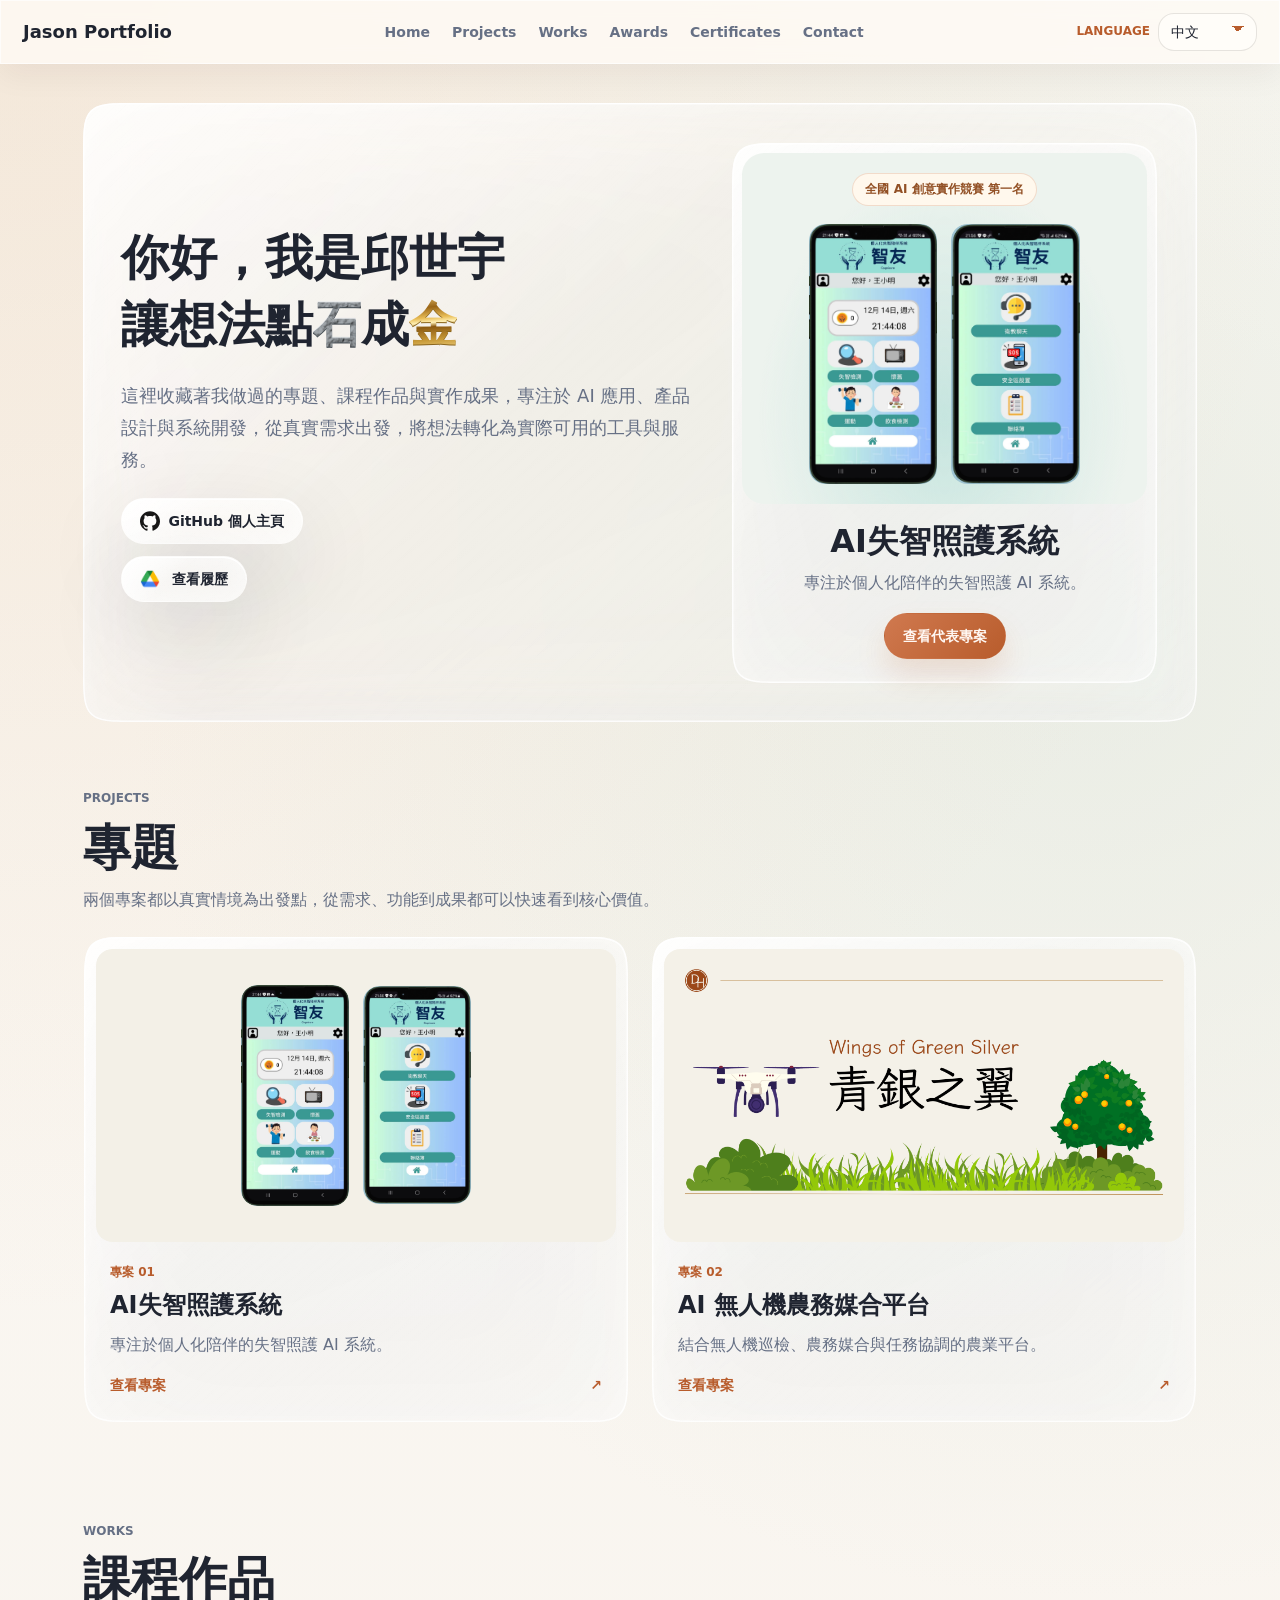
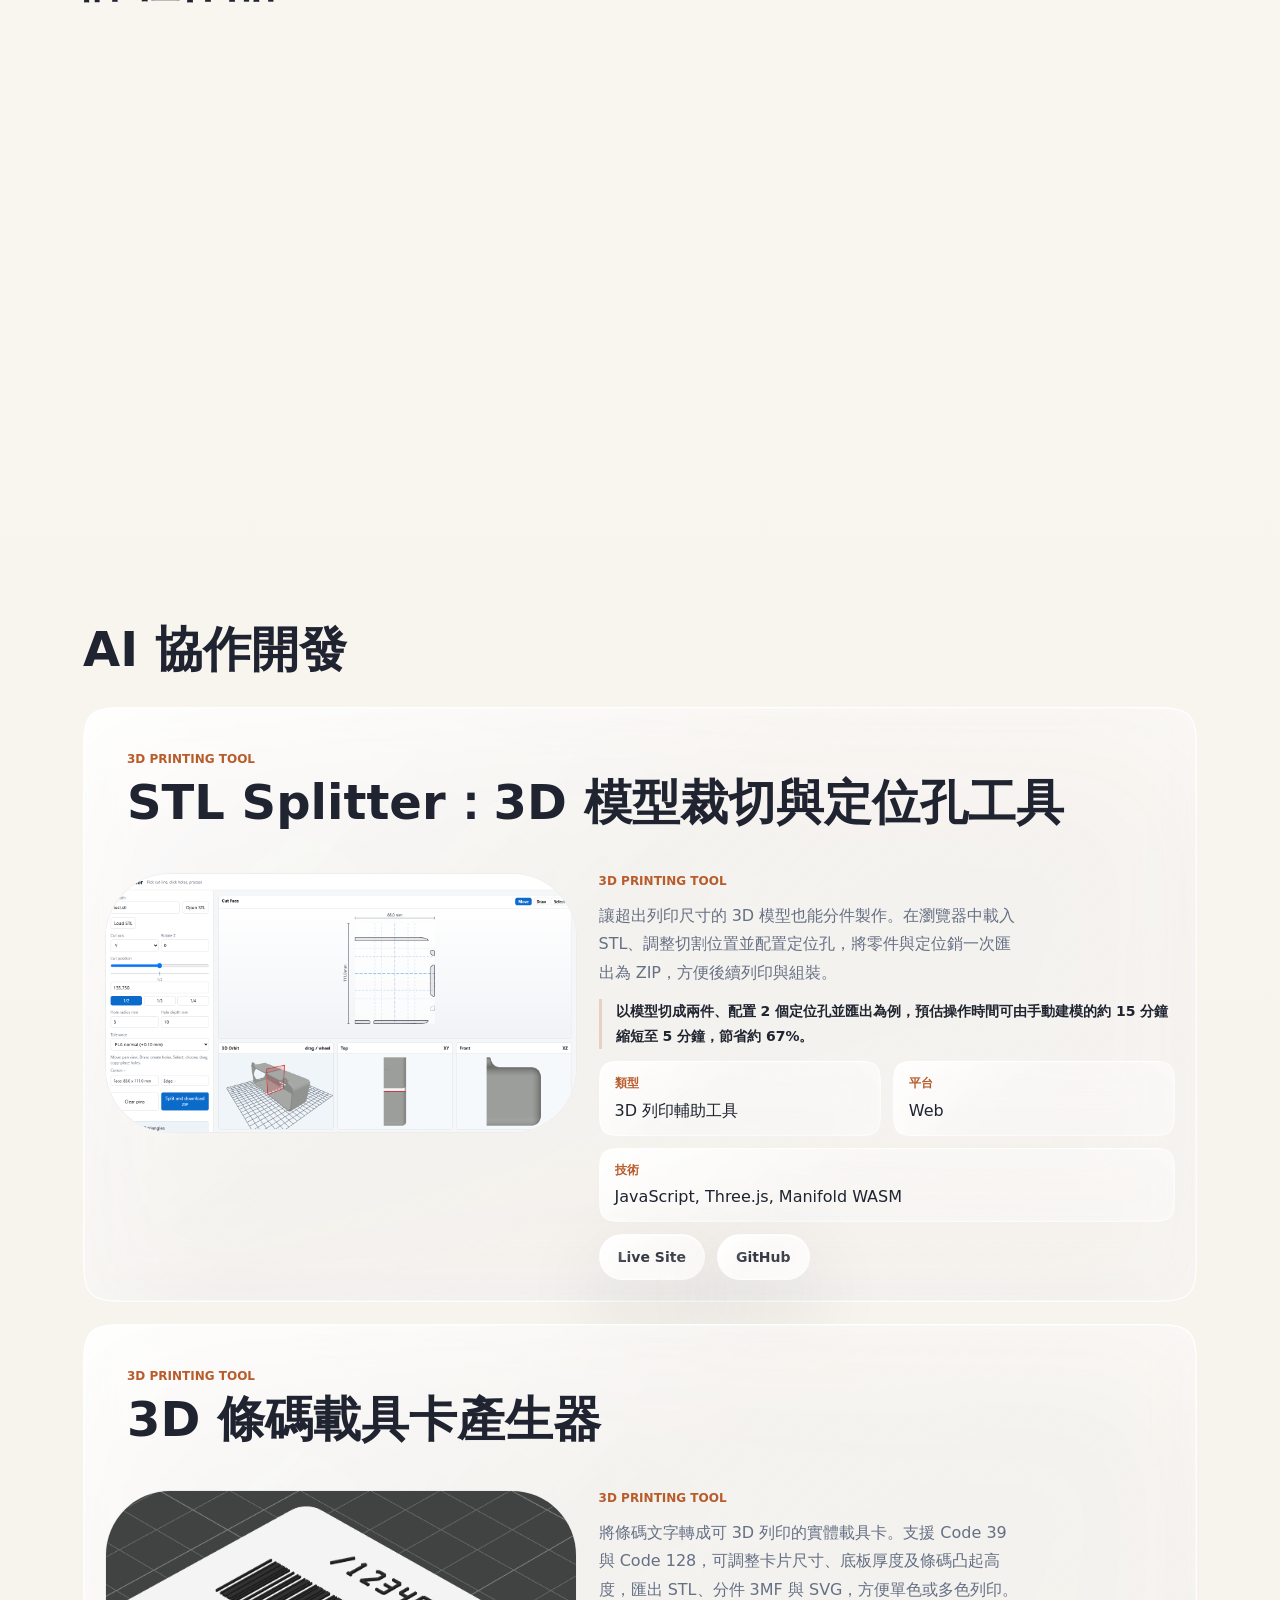
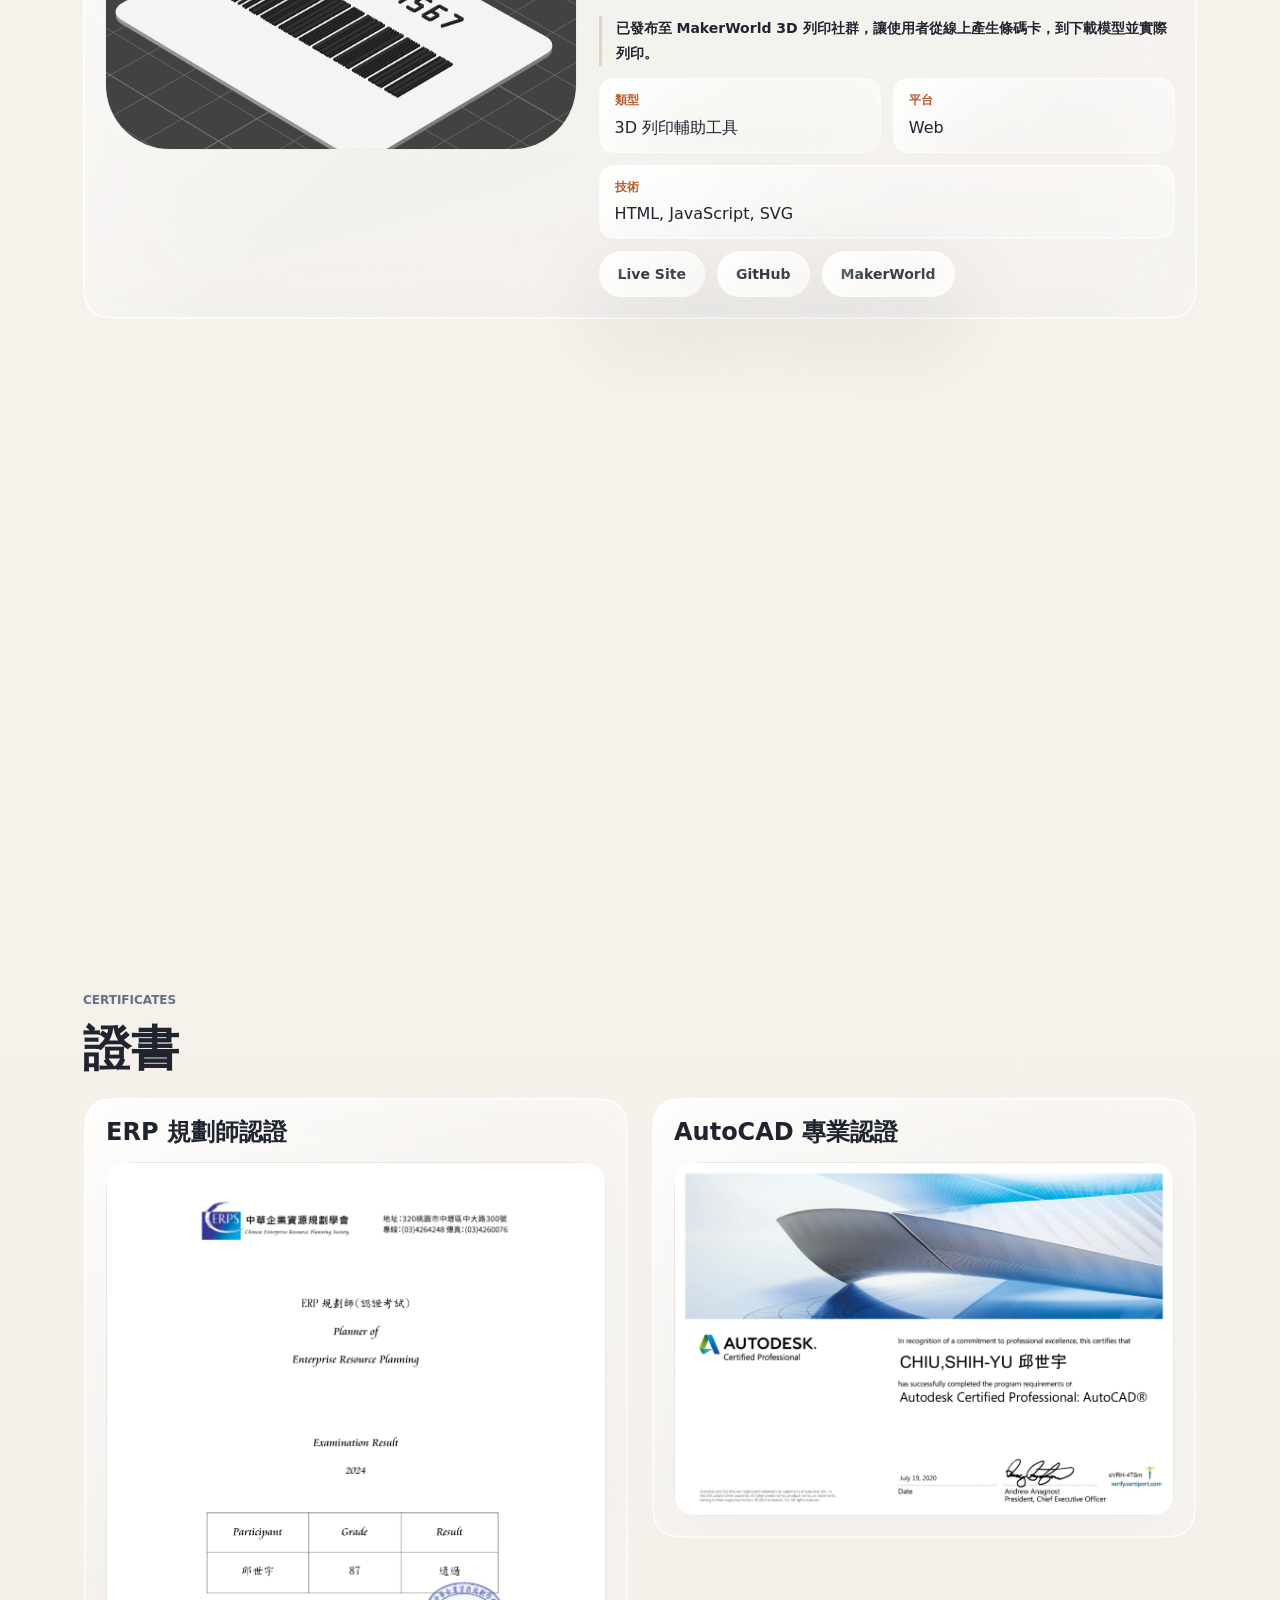
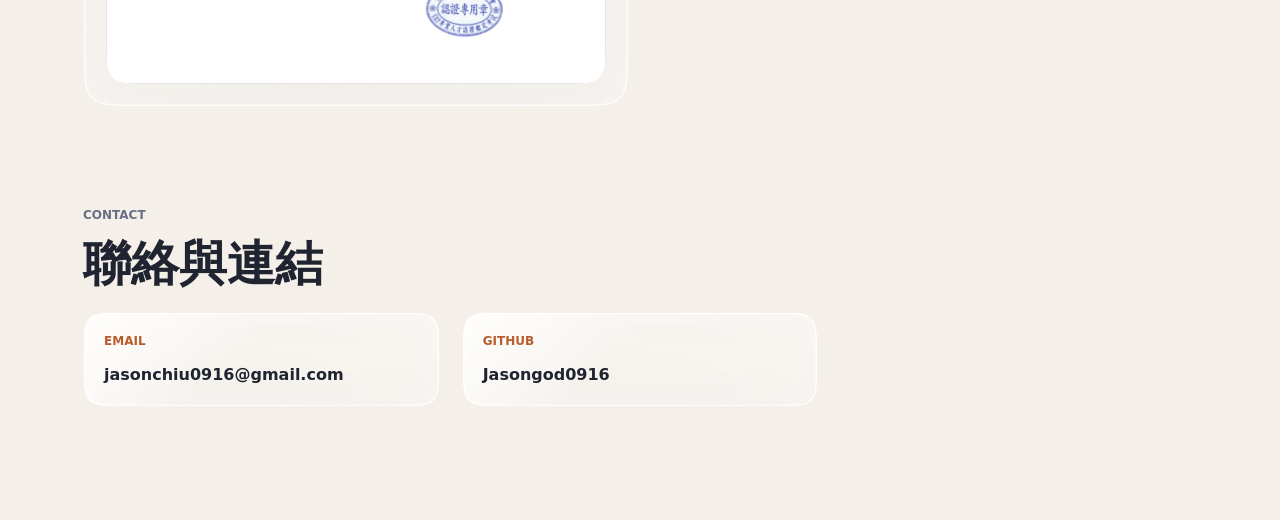
==== commit f683ed9f: "Improve mobile layout and add resume link and Awards navigation" ====
--- a/index.html
+++ b/index.html
@@ -12,7 +12,7 @@
     <script>
       document.documentElement.classList.add("js");
     </script>
-    <link rel="stylesheet" href="styles.css?v=52" />
+    <link rel="stylesheet" href="styles.css?v=59" />
   </head>
   <body data-page="home">
     <header class="site-header">
@@ -23,6 +23,7 @@
           <a href="#home" data-i18n="navHome">Home</a>
           <a href="#projects" data-i18n="navProjects">Projects</a>
           <a href="#works" data-i18n="navWorks">Works</a>
+          <a href="#awards" data-i18n="navAwards">Awards</a>
           <a href="#certificates" data-i18n="navCertificates">Certificates</a>
           <a href="#contact" data-i18n="navContact">Contact</a>
         </nav>
@@ -62,6 +63,12 @@
               href="https://github.com/Jasongod0916" target="_blank" rel="noreferrer">
               <img src="assets/icons/github.svg" width="20" height="20" alt="" aria-hidden="true" />
               <span data-i18n="homeGithubCta">GitHub 個人主頁</span>
+            </a>
+            <a class="text-link glass-surface glass-capsule hero-resume-link"
+              href="https://drive.google.com/drive/folders/15SMqM8-mmqCDkFOoYZouwnE1Vrhe8iMj?usp=sharing"
+              target="_blank" rel="noopener noreferrer">
+              <img src="assets/icons/google-drive.png" width="20" height="20" alt="" aria-hidden="true" />
+              <span data-i18n="homeResumeCta">查看履歷</span>
             </a>
           </div>
         </div>
@@ -512,6 +519,6 @@
       <img class="image-preview-image" alt="" />
     </dialog>
     <script src="squircle.js?v=9"></script>
-    <script src="script.js?v=31"></script>
+    <script src="script.js?v=33"></script>
   </body>
 </html>
--- a/styles.css
+++ b/styles.css
@@ -492,8 +492,18 @@
   gap: var(--space-sm);
 }
 
-.hero-github-link {
+.hero-github-link,
+.hero-resume-link {
   gap: 8px;
+}
+
+.hero-actions {
+  flex-direction: column;
+  align-items: flex-start;
+}
+
+.hero-resume-link {
+  gap: 12px;
 }
 
 .awards-grid {
@@ -749,12 +759,13 @@
 
 .spotlight-copy {
   display: grid;
+  text-align: center;
   gap: 10px;
   padding: 20px 14px 14px;
 }
 
 .spotlight-cta {
-  justify-self: start;
+  justify-self: center;
   margin-top: 6px;
 }
 
@@ -1401,7 +1412,7 @@
 
 .work-gallery {
   position: relative;
-  padding-bottom: 64px;
+  padding-bottom: calc(var(--control-icon-size) + 2 * var(--gallery-controls-padding) + 2px + var(--gallery-controls-inset) + 24px);
 }
 
 .work-gallery .gallery-track {
@@ -1886,10 +1897,6 @@
     --text-xl: 1.375rem;
   }
 
-  .site-header {
-    padding-top: 12px;
-  }
-
   .site-header-inner {
     display: grid;
     grid-template-columns: 1fr;
@@ -1898,6 +1905,7 @@
   }
 
   .site-main {
+    padding-top: 16px;
     padding-bottom: 56px;
   }
 
@@ -1911,6 +1919,12 @@
 
   .language-switcher {
     justify-self: start;
+  }
+
+  .top-nav a {
+    display: inline-flex;
+    align-items: center;
+    min-height: 44px;
   }
 }
 
@@ -1950,7 +1964,12 @@
   }
 
   .meta-list {
-    grid-template-columns: 1fr;
+    grid-template-columns: repeat(2, minmax(0, 1fr));
+  }
+
+  .meta-list > div {
+    min-width: 0;
+    overflow-wrap: anywhere;
   }
 
   .hero-actions,
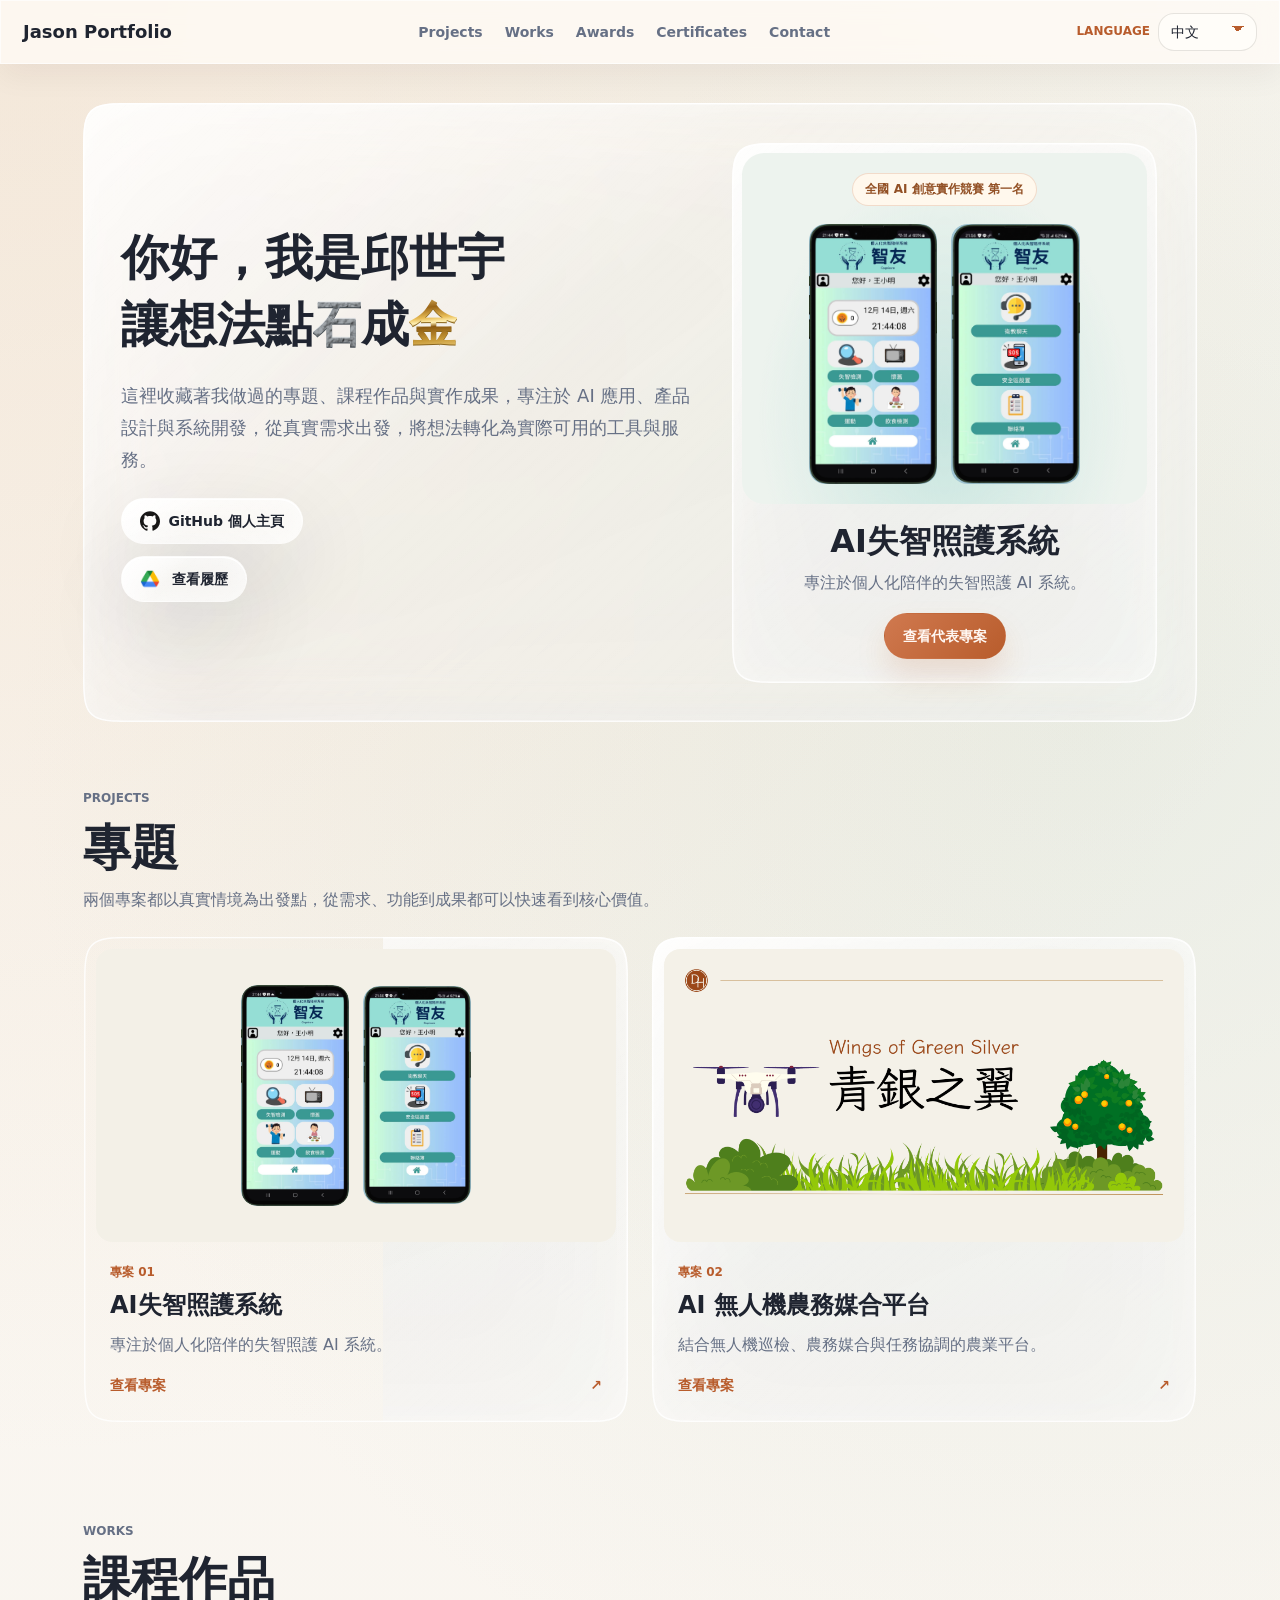
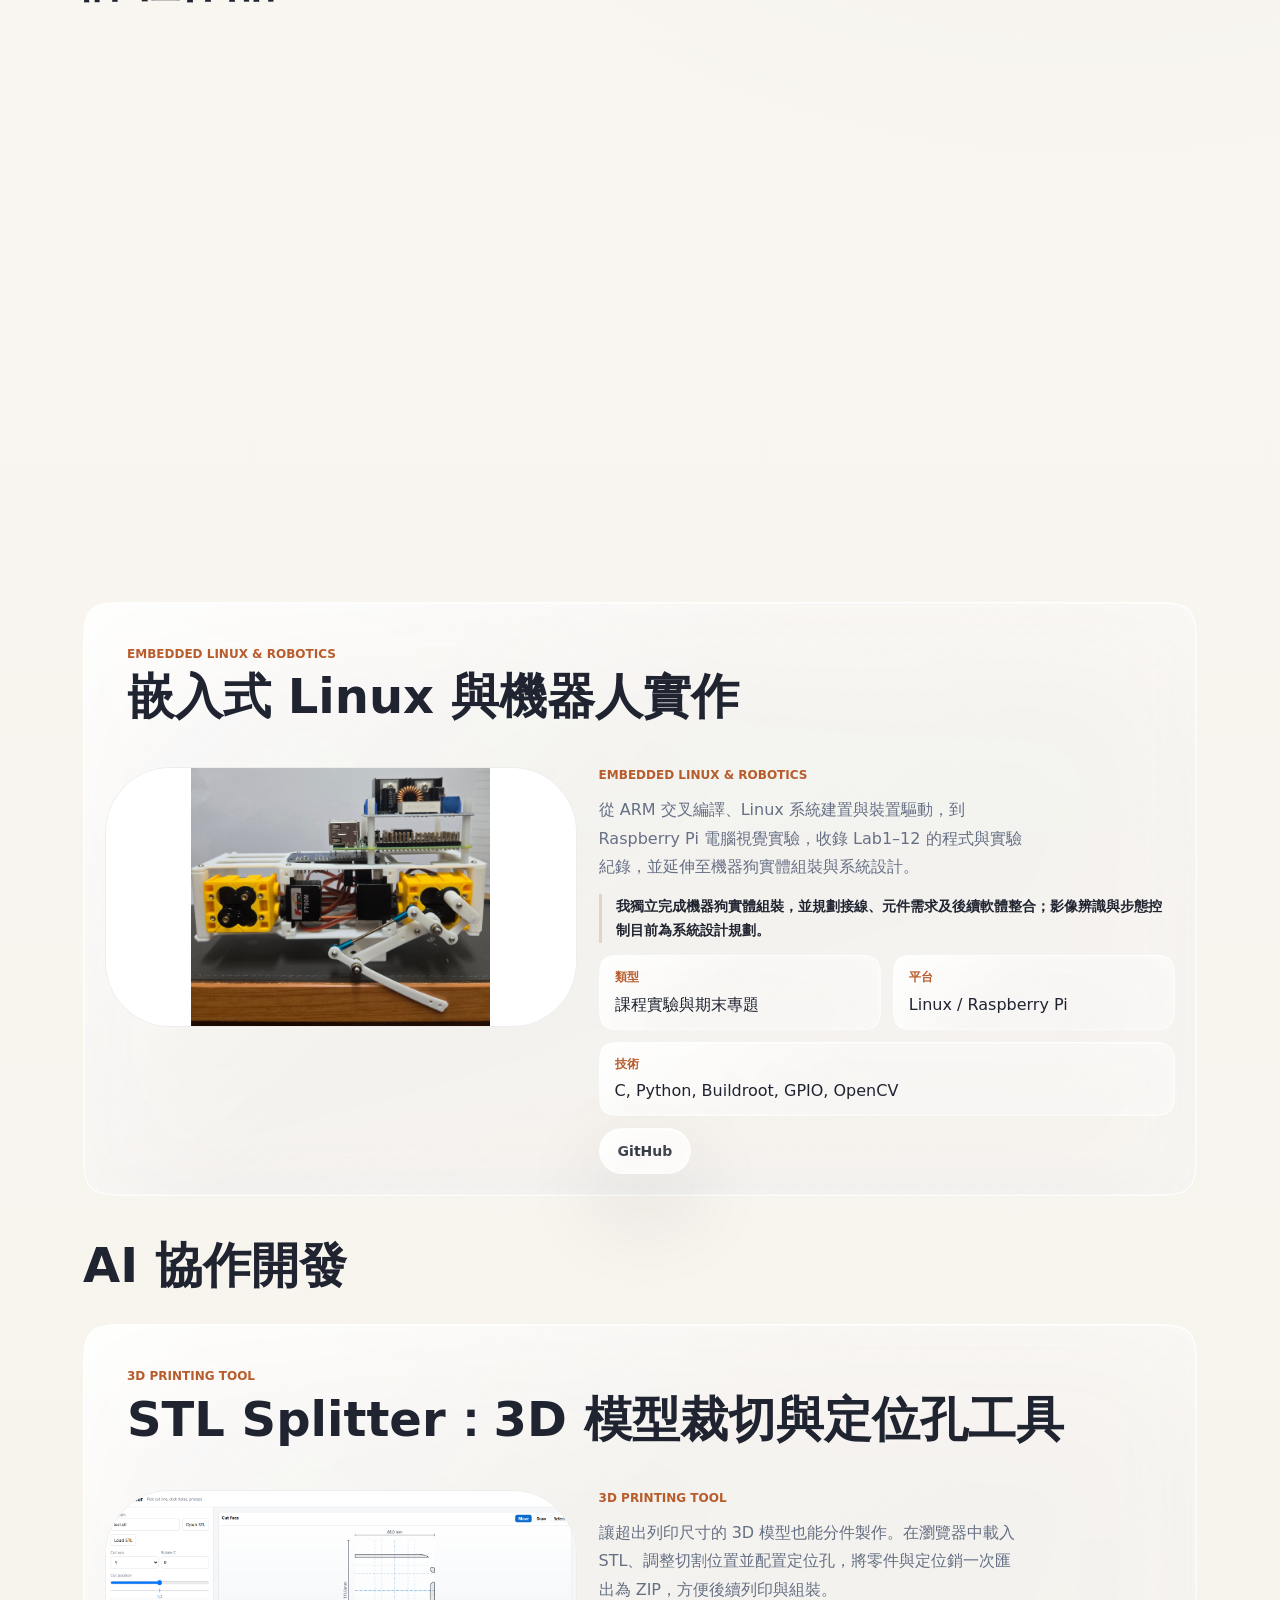
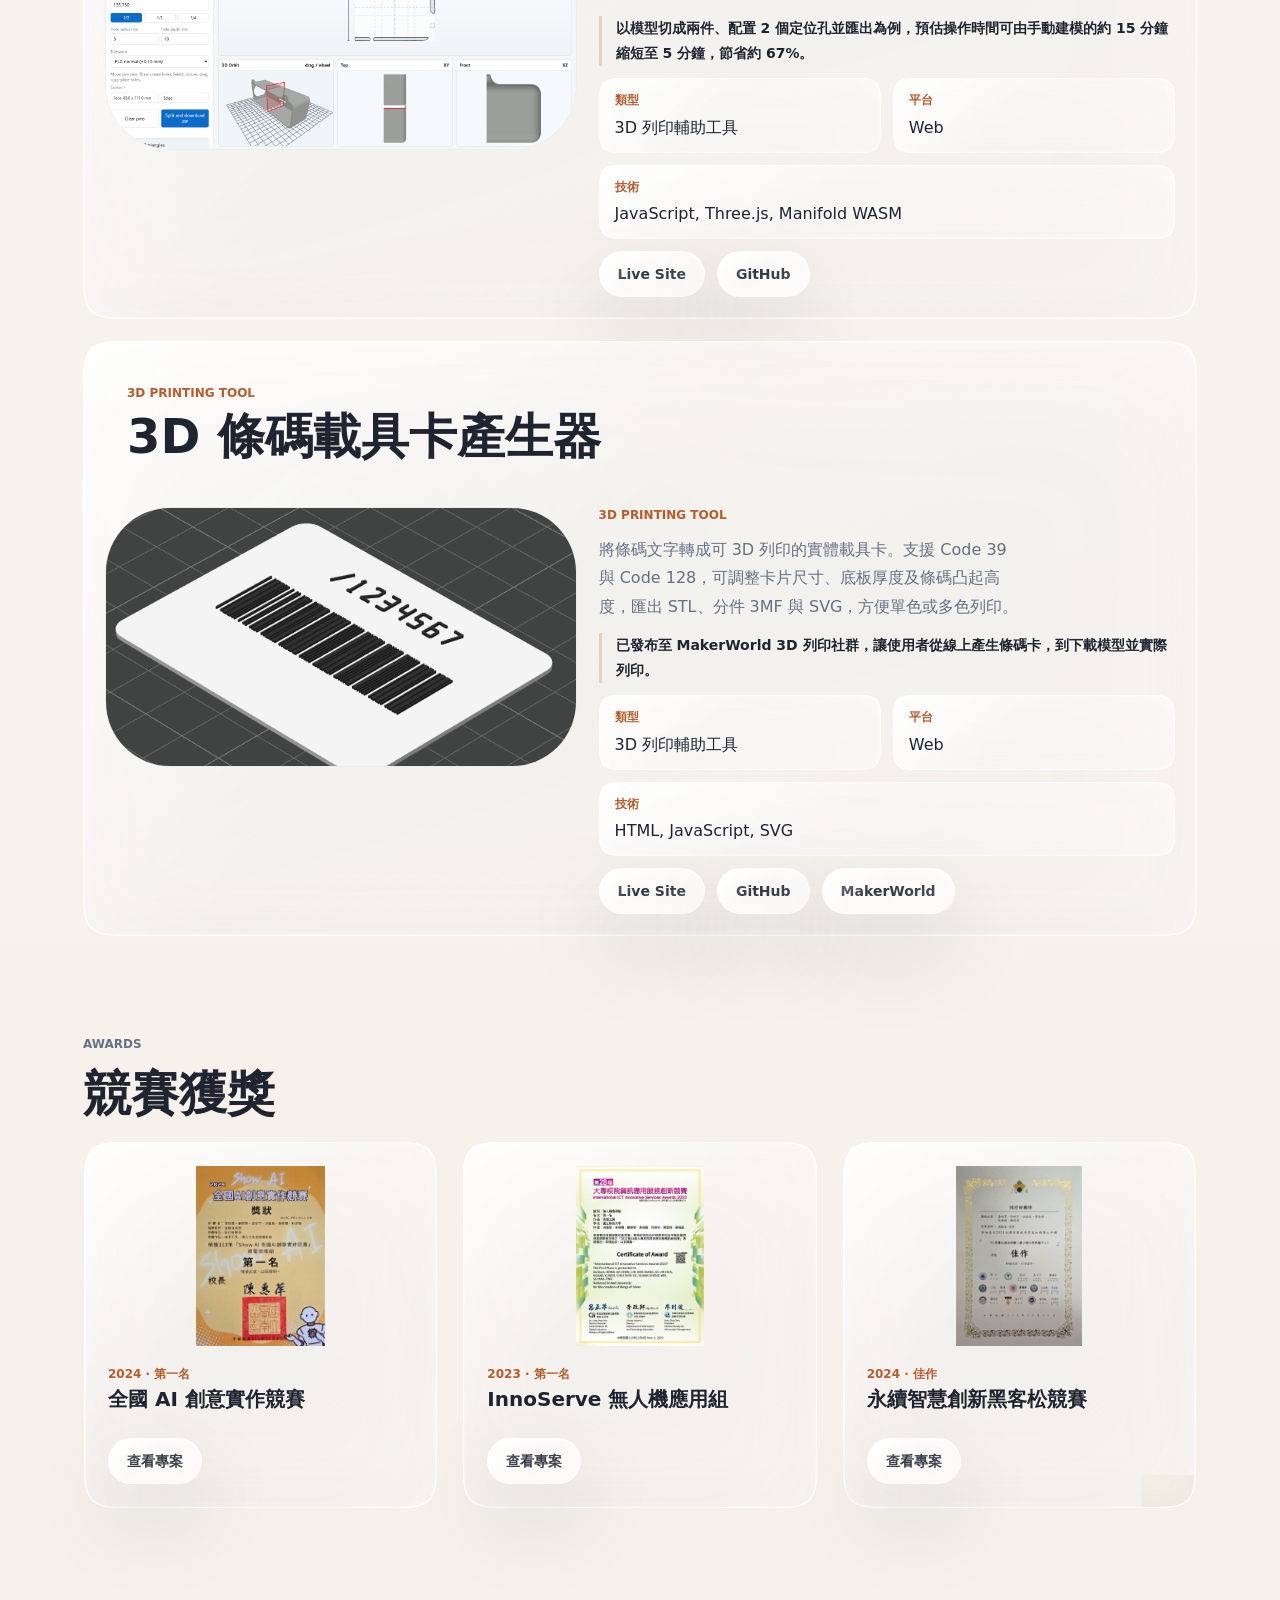
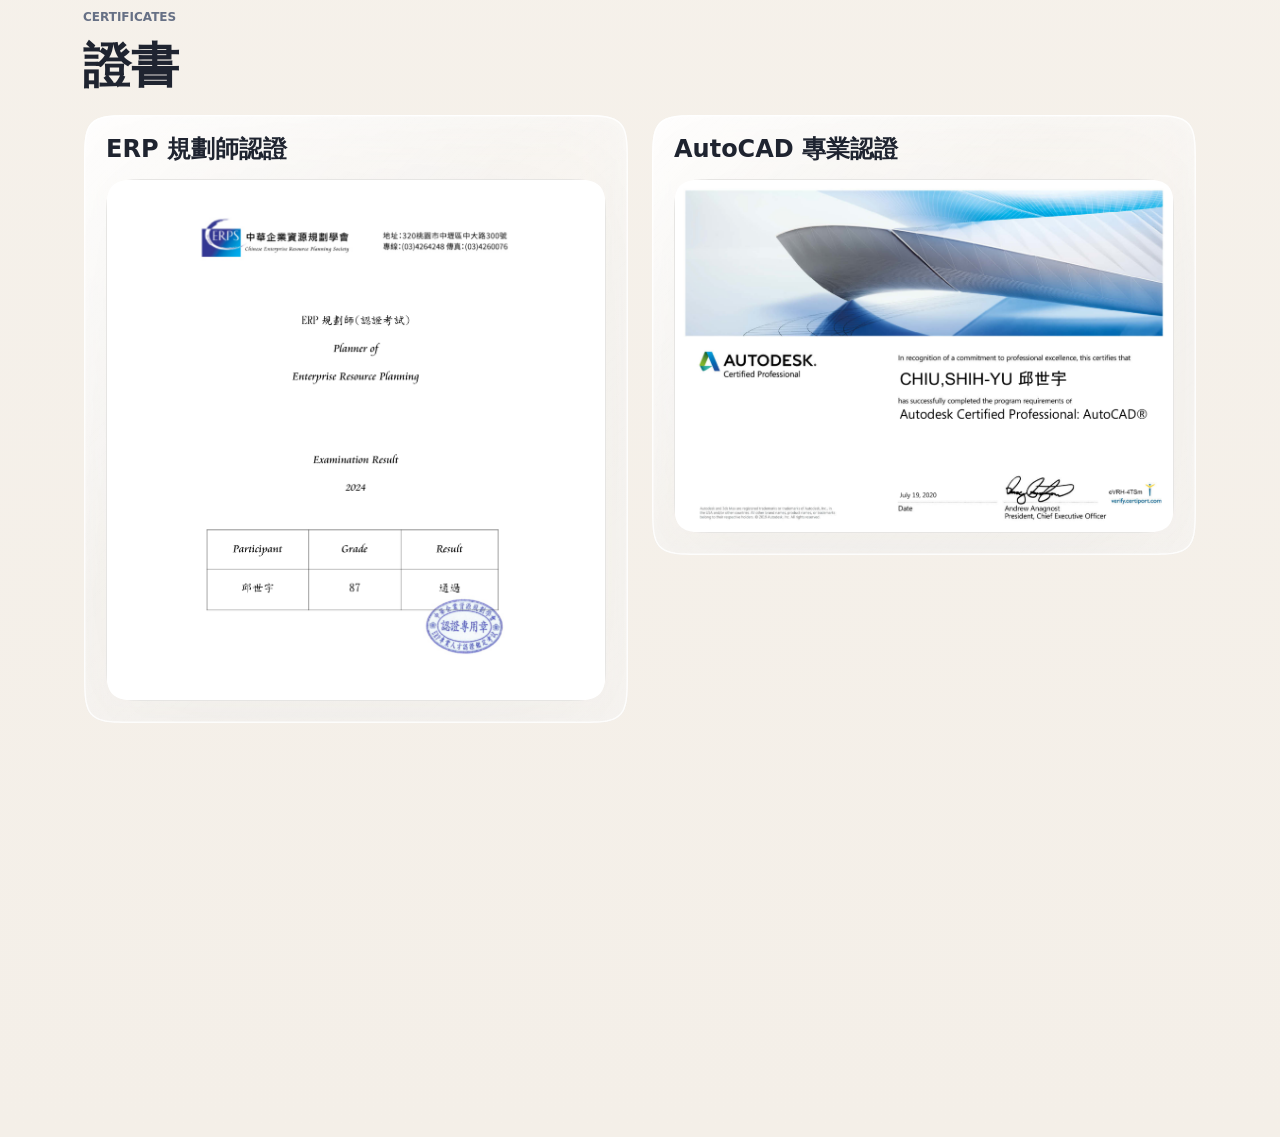
==== commit 07b024ad: "Add embedded Linux robotics coursework and simplify navigation" ====
--- a/index.html
+++ b/index.html
@@ -12,7 +12,7 @@
     <script>
       document.documentElement.classList.add("js");
     </script>
-    <link rel="stylesheet" href="styles.css?v=59" />
+    <link rel="stylesheet" href="styles.css?v=60" />
   </head>
   <body data-page="home">
     <header class="site-header">
@@ -20,7 +20,6 @@
         <a class="site-brand" href="index.html">Jason Portfolio</a>
 
         <nav class="top-nav" aria-label="Primary">
-          <a href="#home" data-i18n="navHome">Home</a>
           <a href="#projects" data-i18n="navProjects">Projects</a>
           <a href="#works" data-i18n="navWorks">Works</a>
           <a href="#awards" data-i18n="navAwards">Awards</a>
@@ -230,6 +229,30 @@
                 </div>
               </div>
             </article>
+            <article class="work-accordion reveal" id="work-embedded-linux-robotics">
+              <div class="work-card glass-surface squircle-surface">
+                <div class="work-title-header">
+                  <span class="work-toggle-tag">Embedded Linux &amp; Robotics</span>
+                  <h2 class="work-toggle-title" data-i18n="work5Title">嵌入式 Linux 與機器人實作</h2>
+                </div>
+                <div class="work-card-media">
+                  <img class="work-card-image robotics-image" data-image-preview src="assets/works/embedded-linux-robotics/robot-dog.jpg" alt="機器狗實體組裝：機構、伺服馬達與電路板配置" loading="lazy" />
+                </div>
+                <div class="work-card-body">
+                  <span class="card-tag">Embedded Linux &amp; Robotics</span>
+                  <p class="card-description" data-i18n="work5Description">從 ARM 交叉編譯、Linux 系統建置與裝置驅動，到 Raspberry Pi 電腦視覺實驗，收錄 Lab1–12 的程式與實驗紀錄，並延伸至機器狗實體組裝與系統設計。</p>
+                  <p class="work-role" data-i18n="work5Role">我獨立完成機器狗實體組裝，並規劃接線、元件需求及後續軟體整合；影像辨識與步態控制目前為系統設計規劃。</p>
+                  <dl class="meta-list">
+                    <div class="glass-surface squircle-surface"><dt data-i18n="typeLabel">類型</dt><dd data-i18n="work5Type">課程實驗與期末專題</dd></div>
+                    <div class="glass-surface squircle-surface"><dt data-i18n="platformLabel">平台</dt><dd>Linux / Raspberry Pi</dd></div>
+                    <div class="meta-list-wide glass-surface squircle-surface"><dt data-i18n="techLabel">技術</dt><dd>C, Python, Buildroot, GPIO, OpenCV</dd></div>
+                  </dl>
+                  <div class="inline-actions">
+                    <a class="text-link glass-surface glass-capsule" href="https://github.com/Jasongod0916/embedded-linux-robotics-portfolio" target="_blank" rel="noopener noreferrer">GitHub</a>
+                  </div>
+                </div>
+              </div>
+            </article>
           </div>
         </div>
         <div class="section-heading">
@@ -519,6 +542,6 @@
       <img class="image-preview-image" alt="" />
     </dialog>
     <script src="squircle.js?v=9"></script>
-    <script src="script.js?v=33"></script>
+    <script src="script.js?v=34"></script>
   </body>
 </html>
--- a/styles.css
+++ b/styles.css
@@ -1410,6 +1410,11 @@
   background: #fff;
 }
 
+.work-card-image.robotics-image {
+  object-fit: contain;
+  object-position: center;
+}
+
 .work-gallery {
   position: relative;
   padding-bottom: calc(var(--control-icon-size) + 2 * var(--gallery-controls-padding) + 2px + var(--gallery-controls-inset) + 24px);
